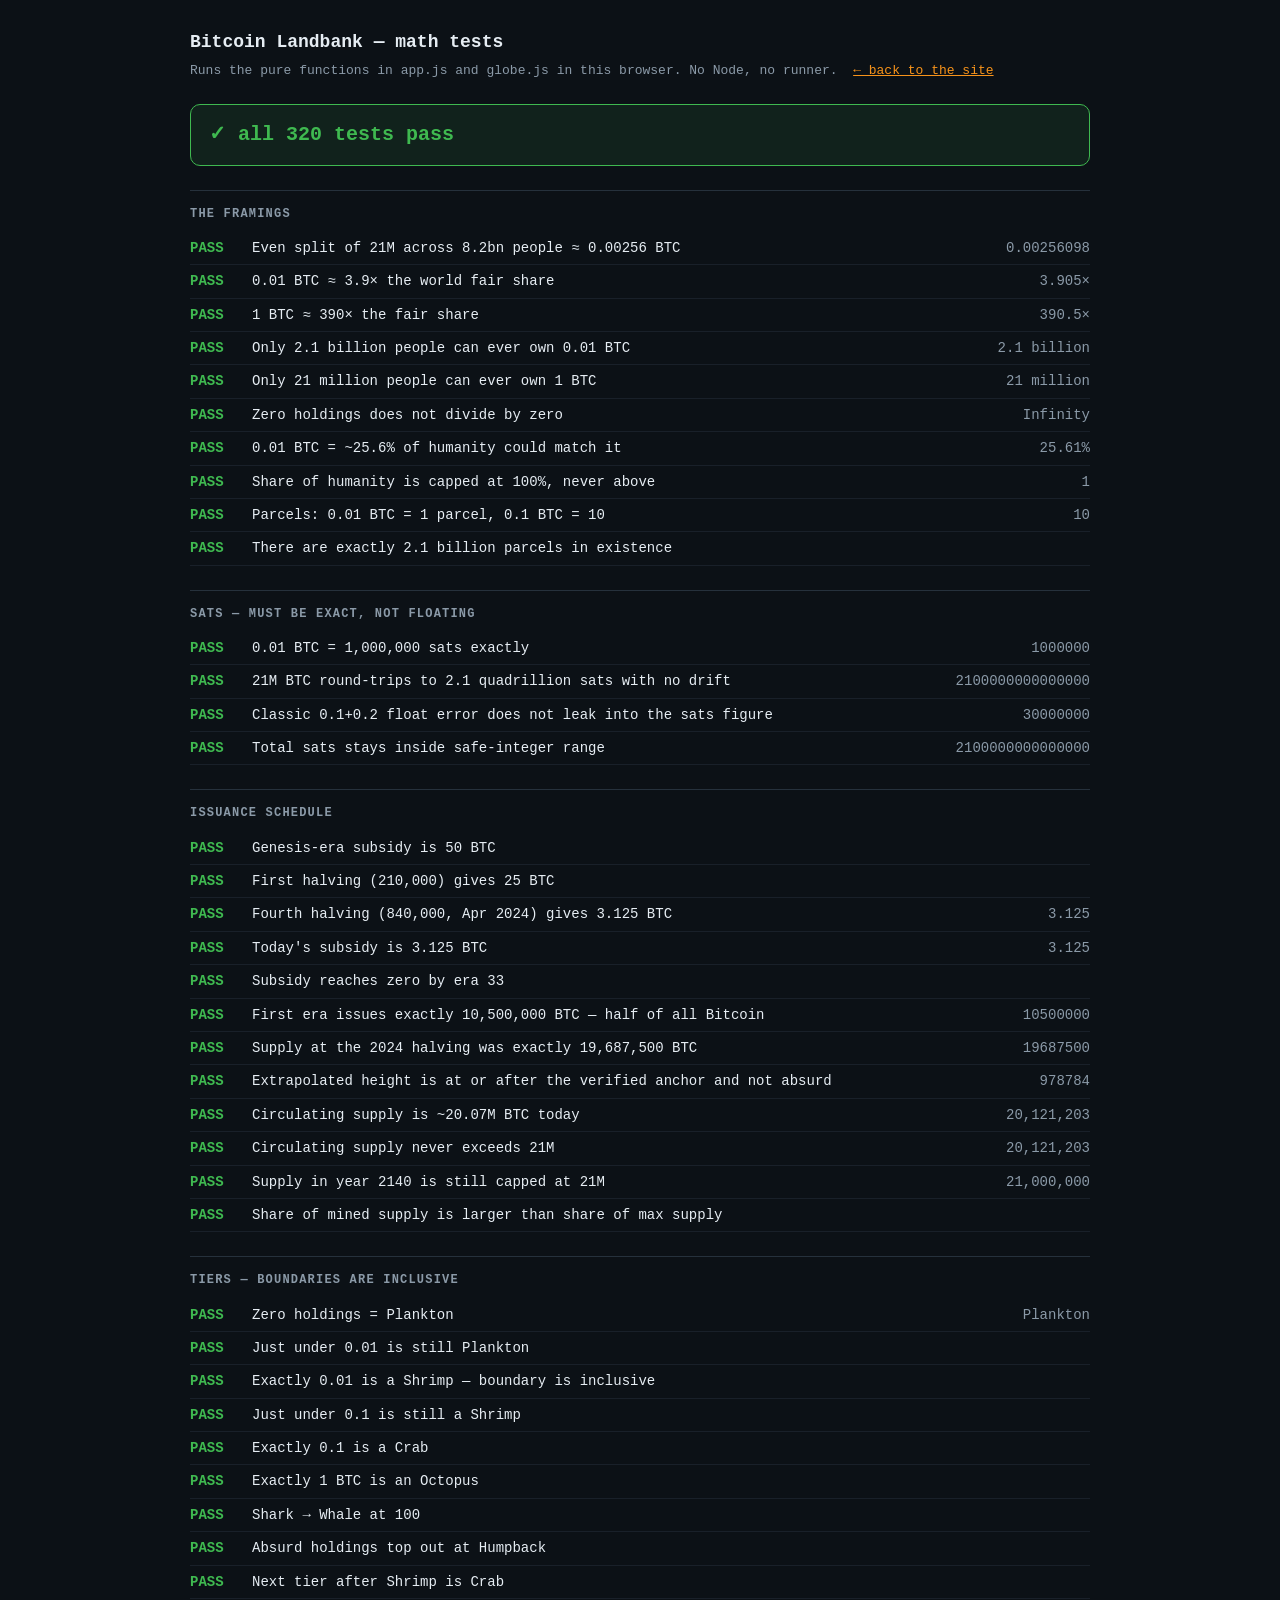
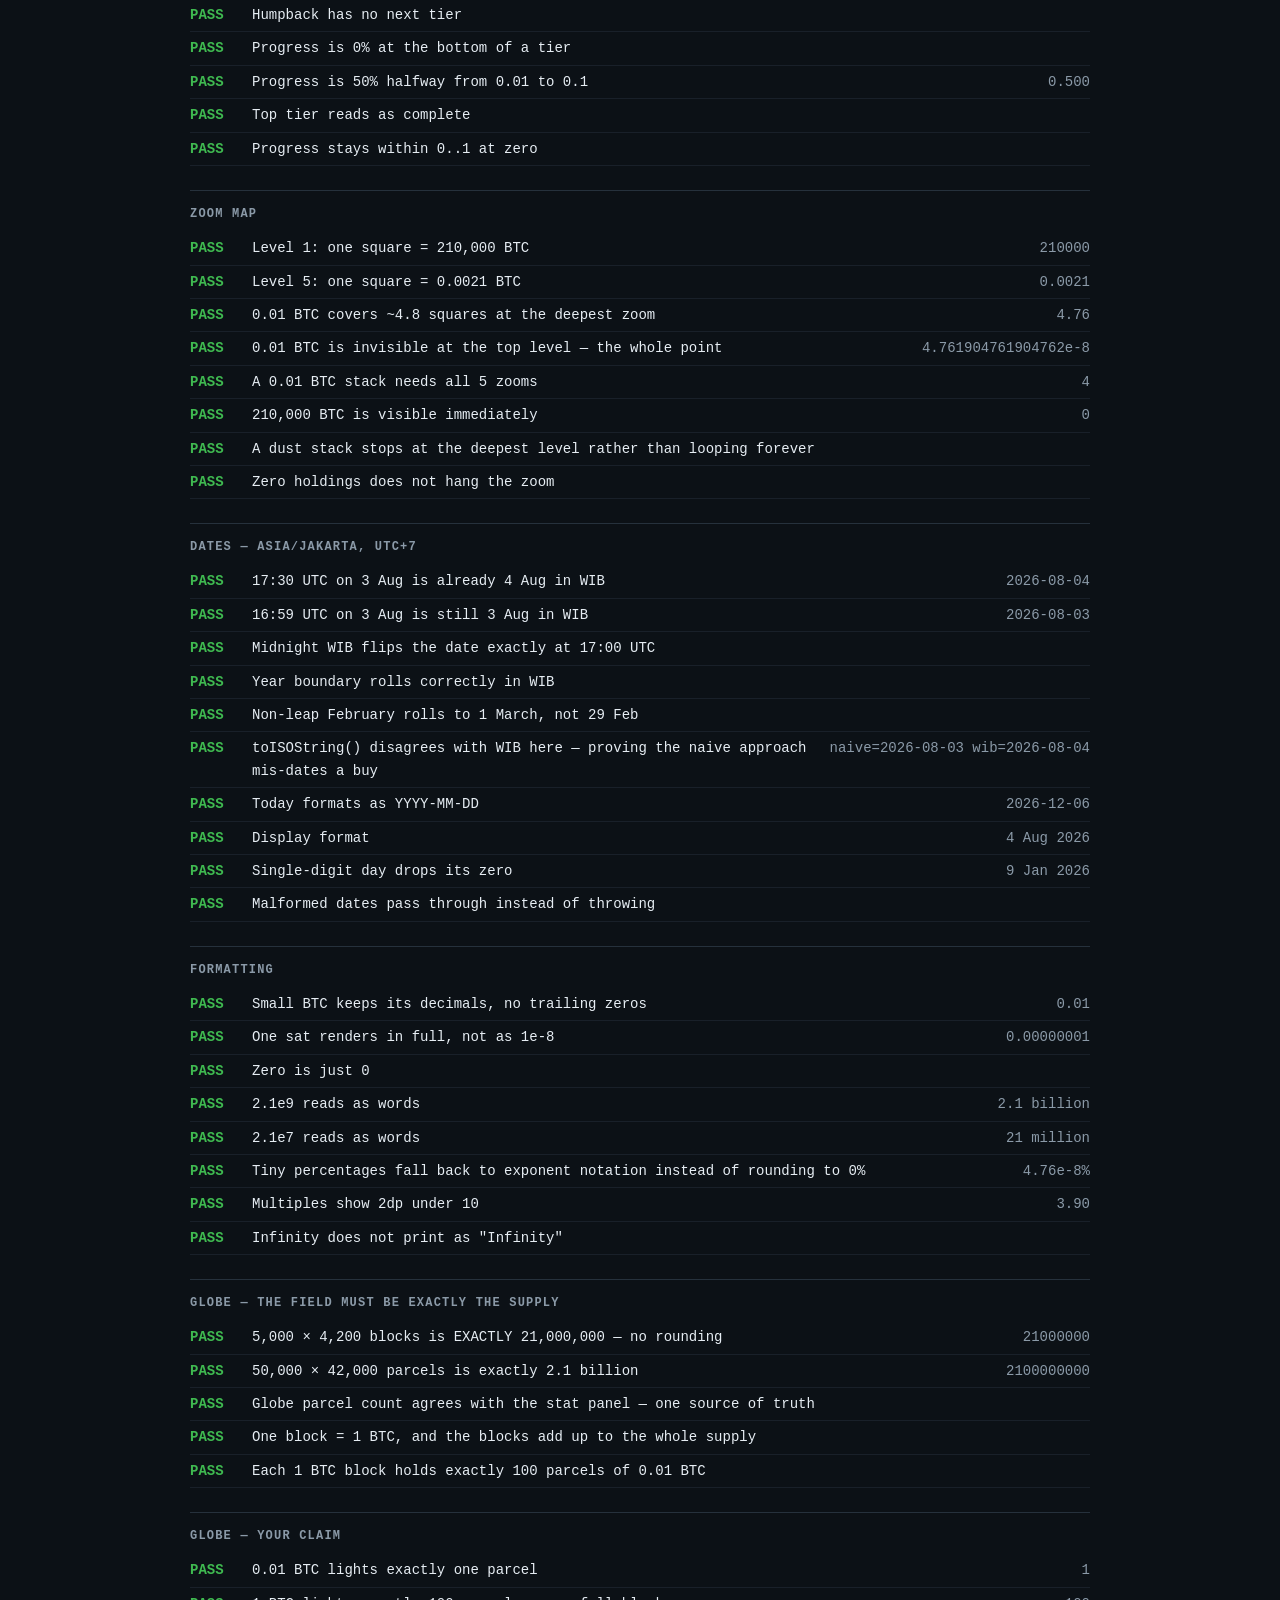
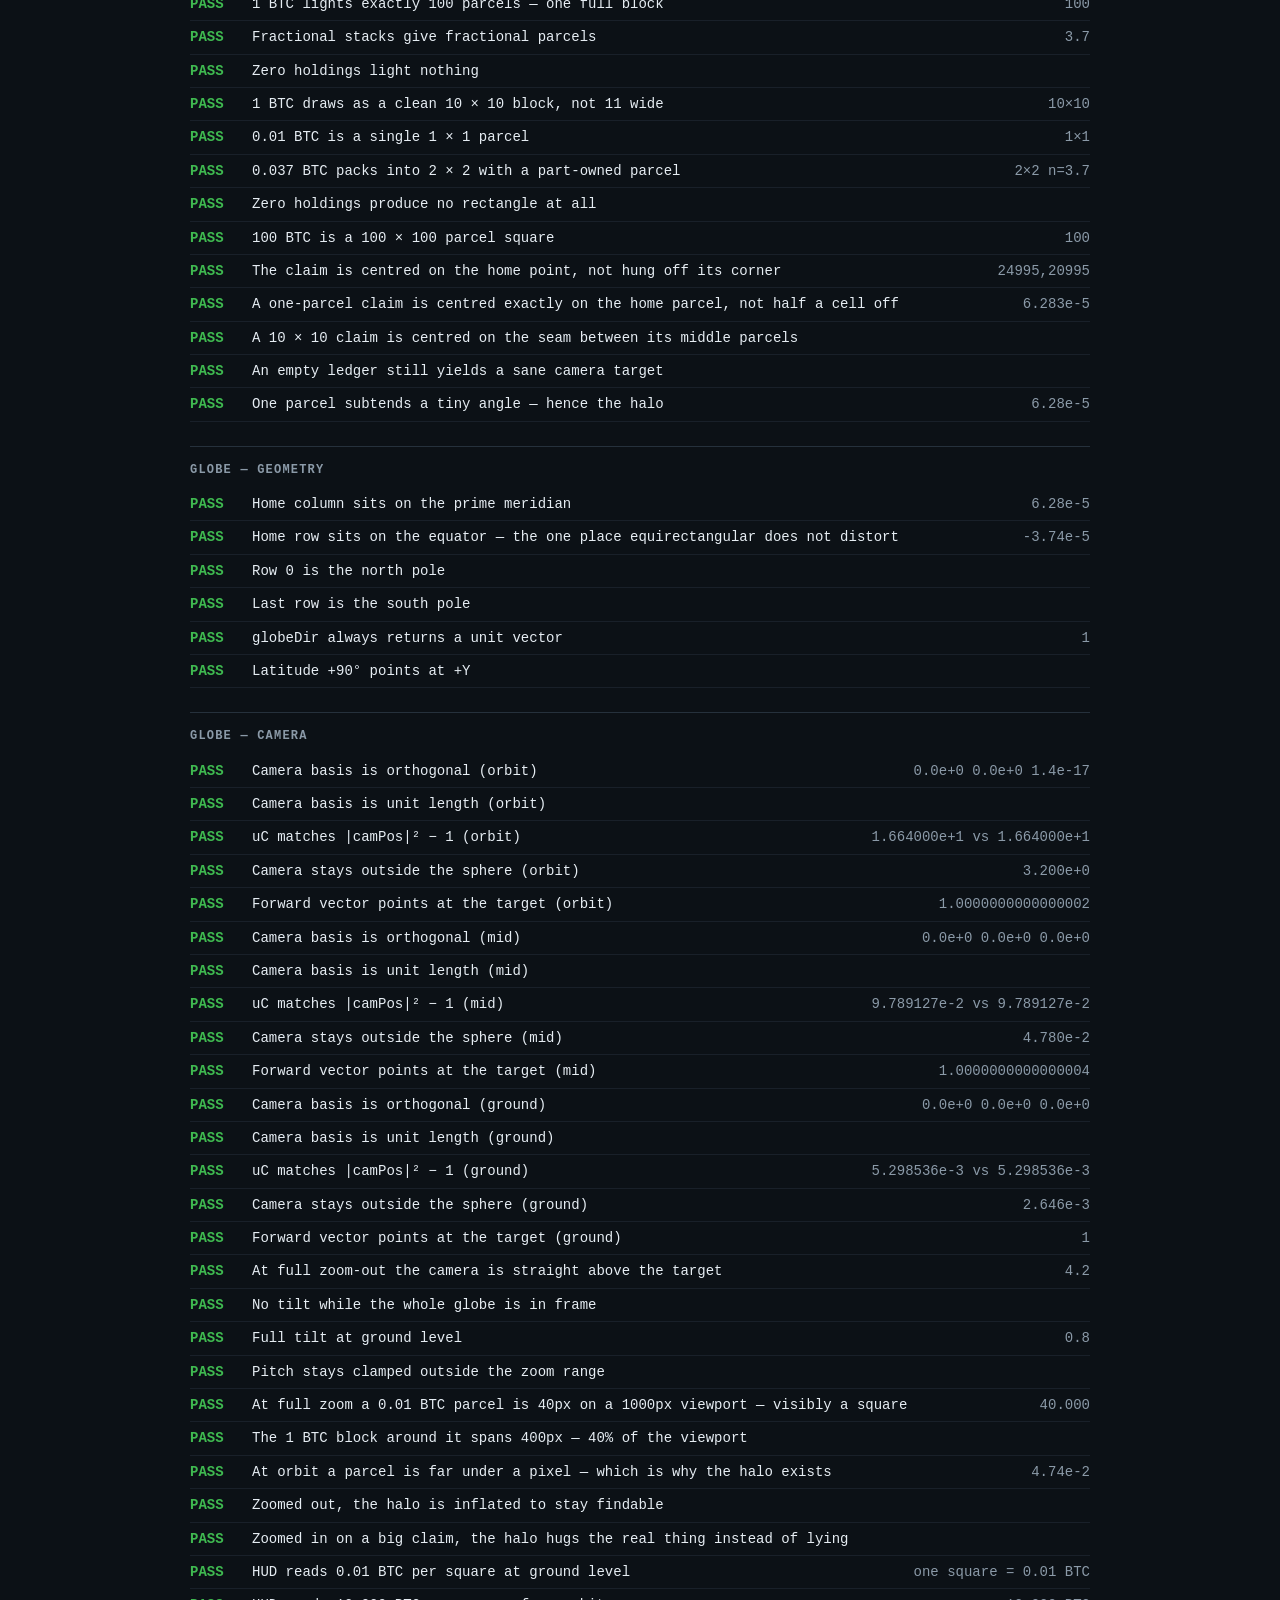
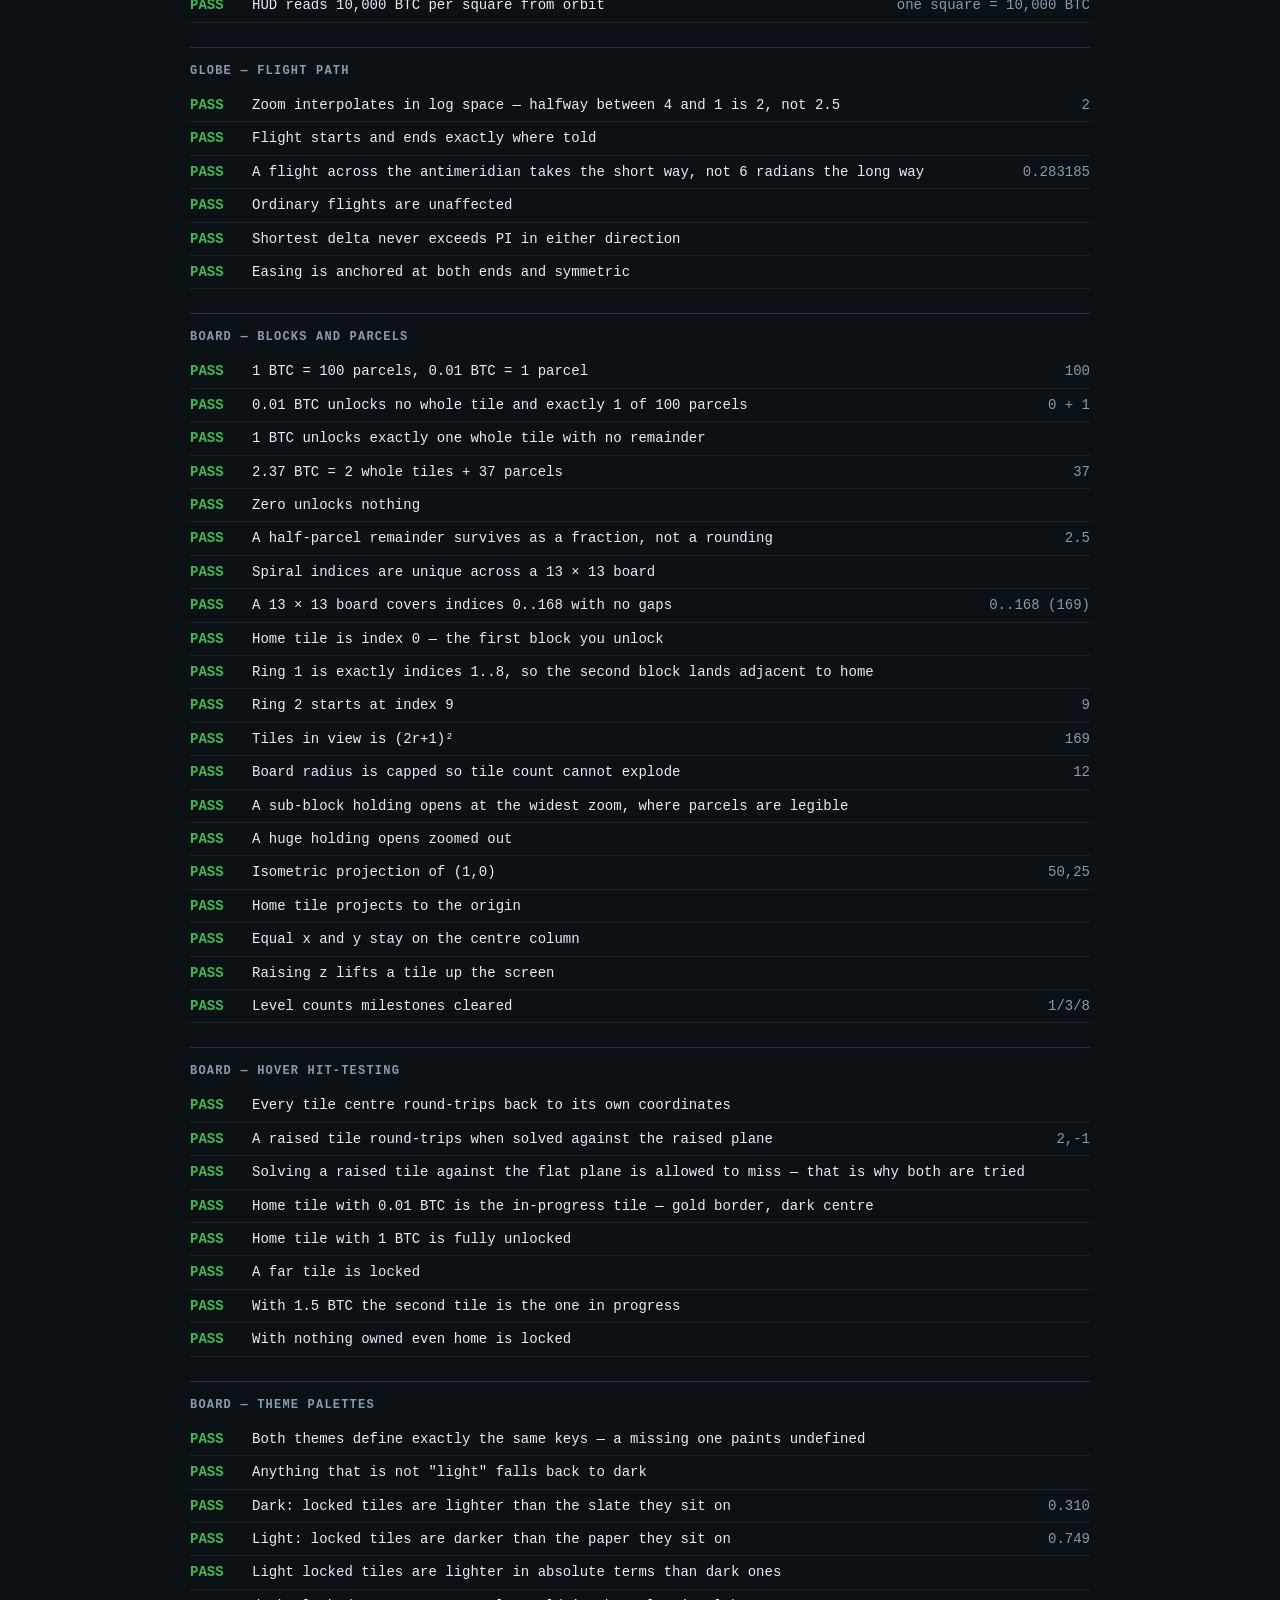
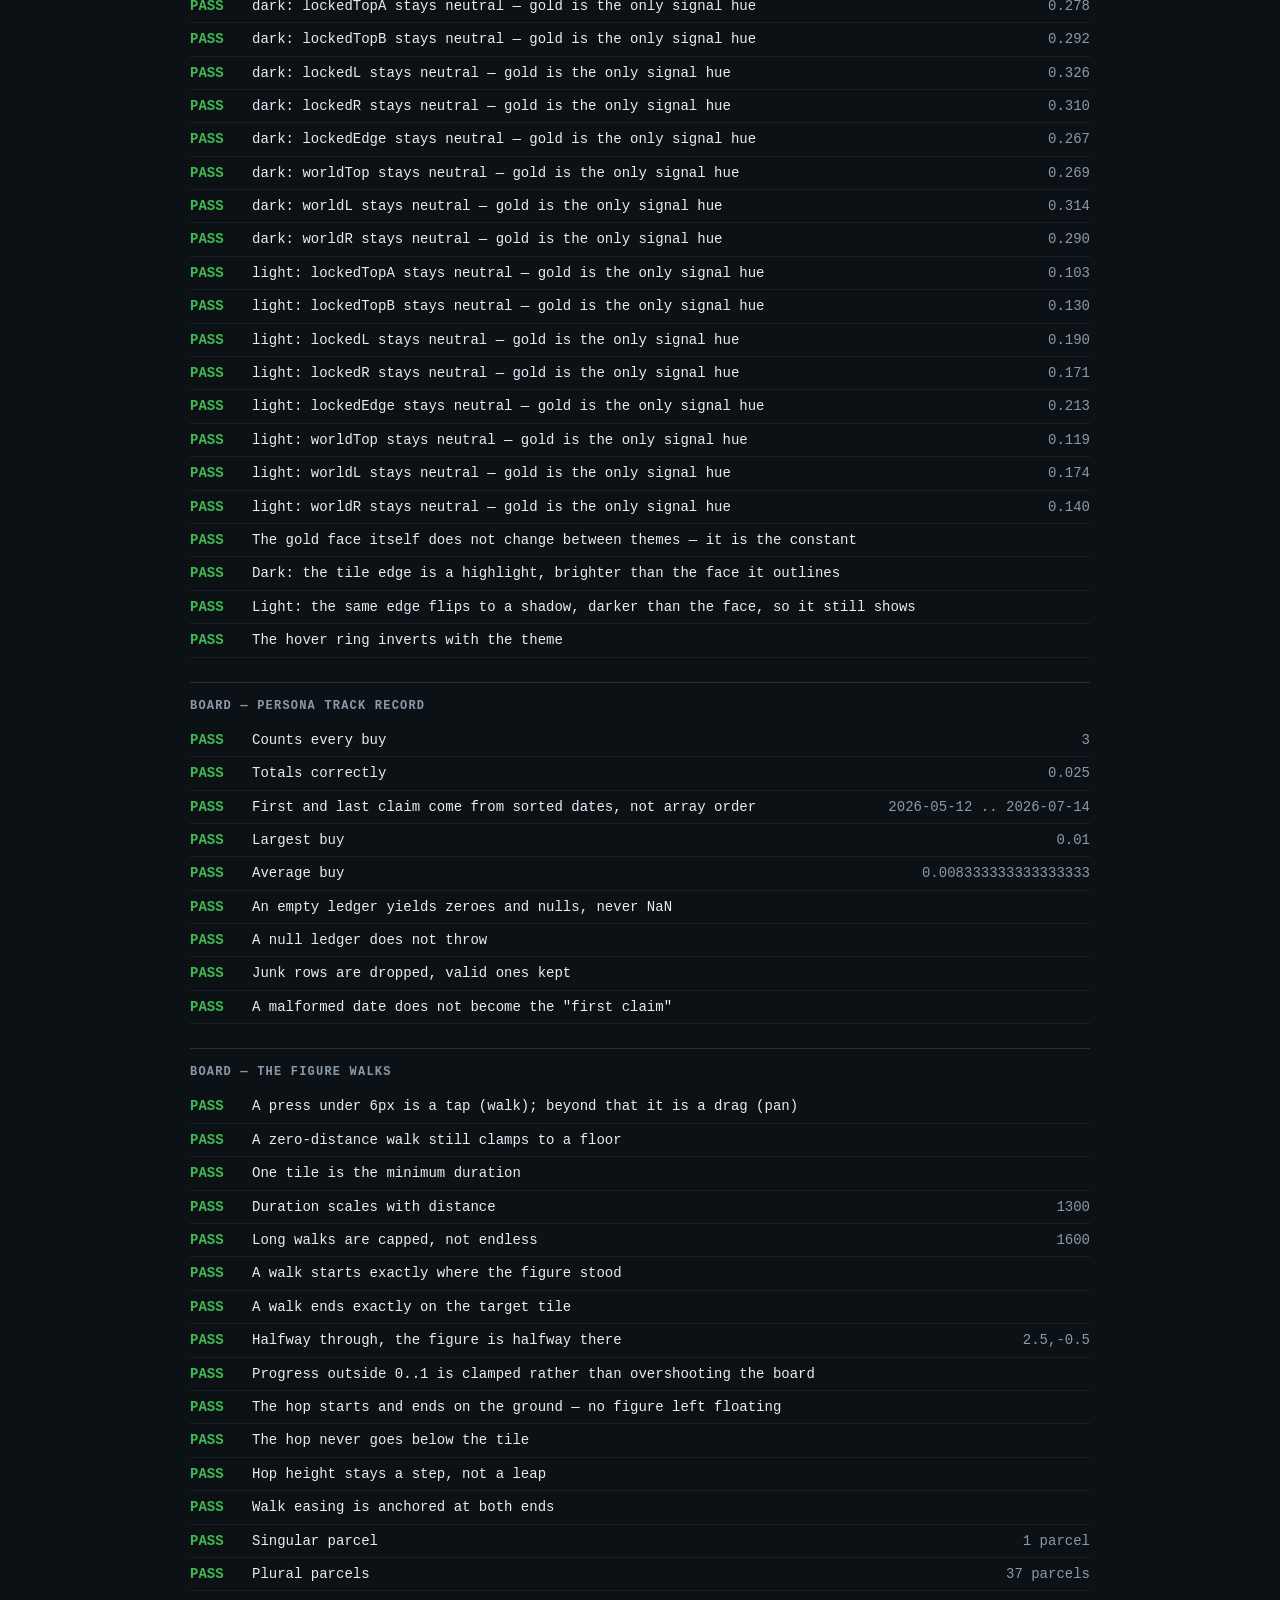
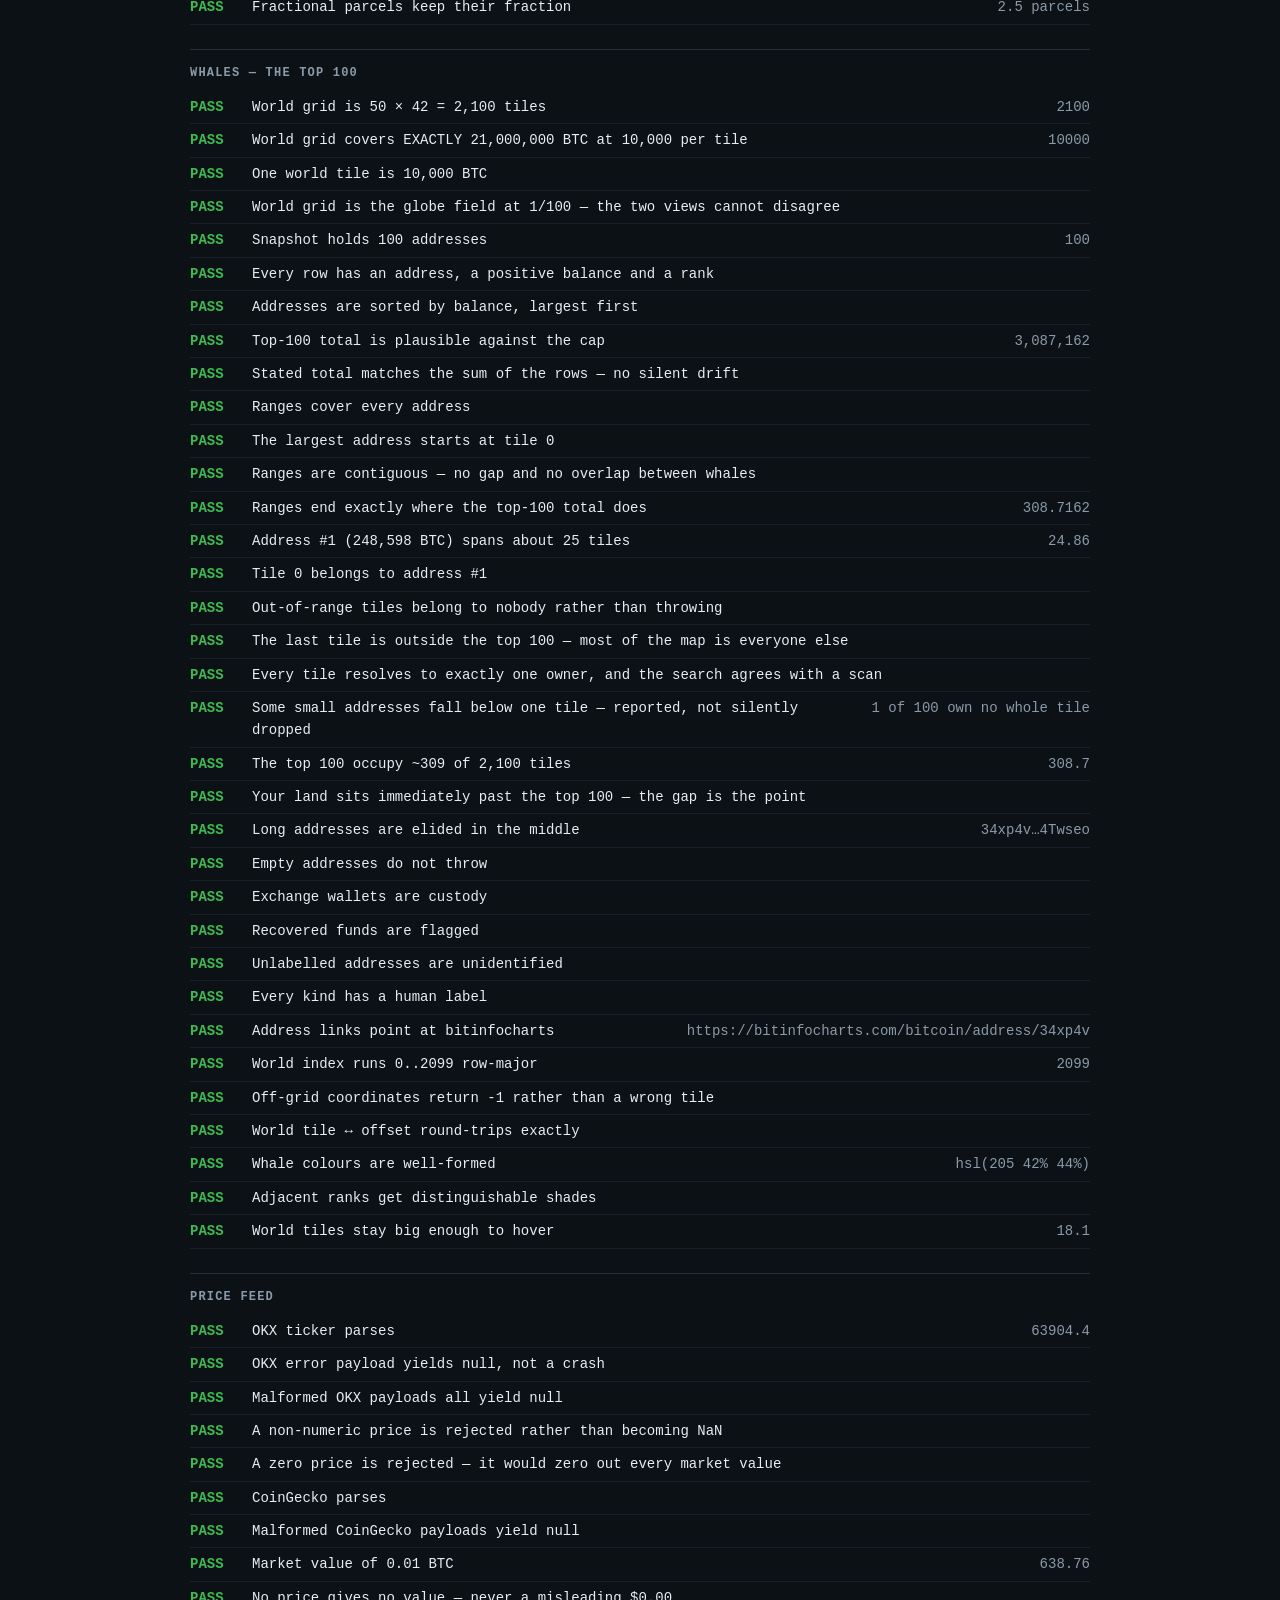
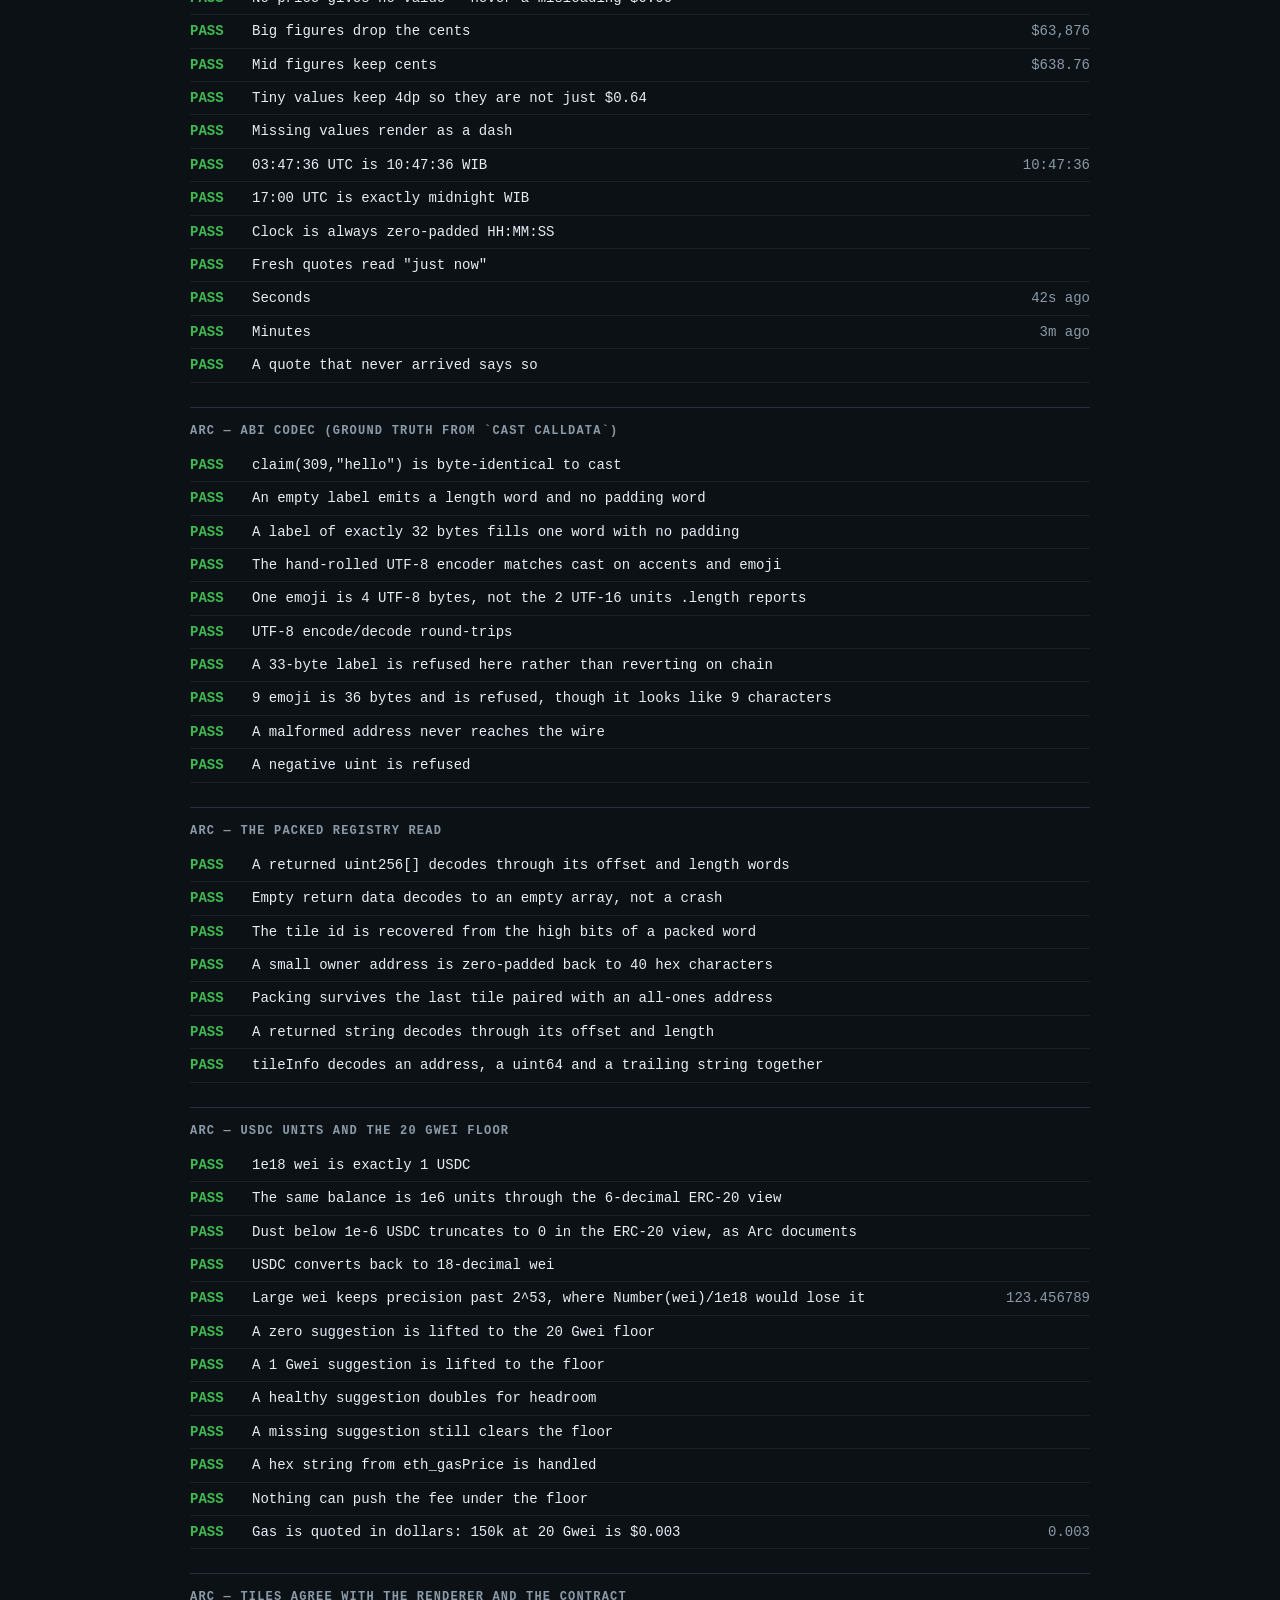
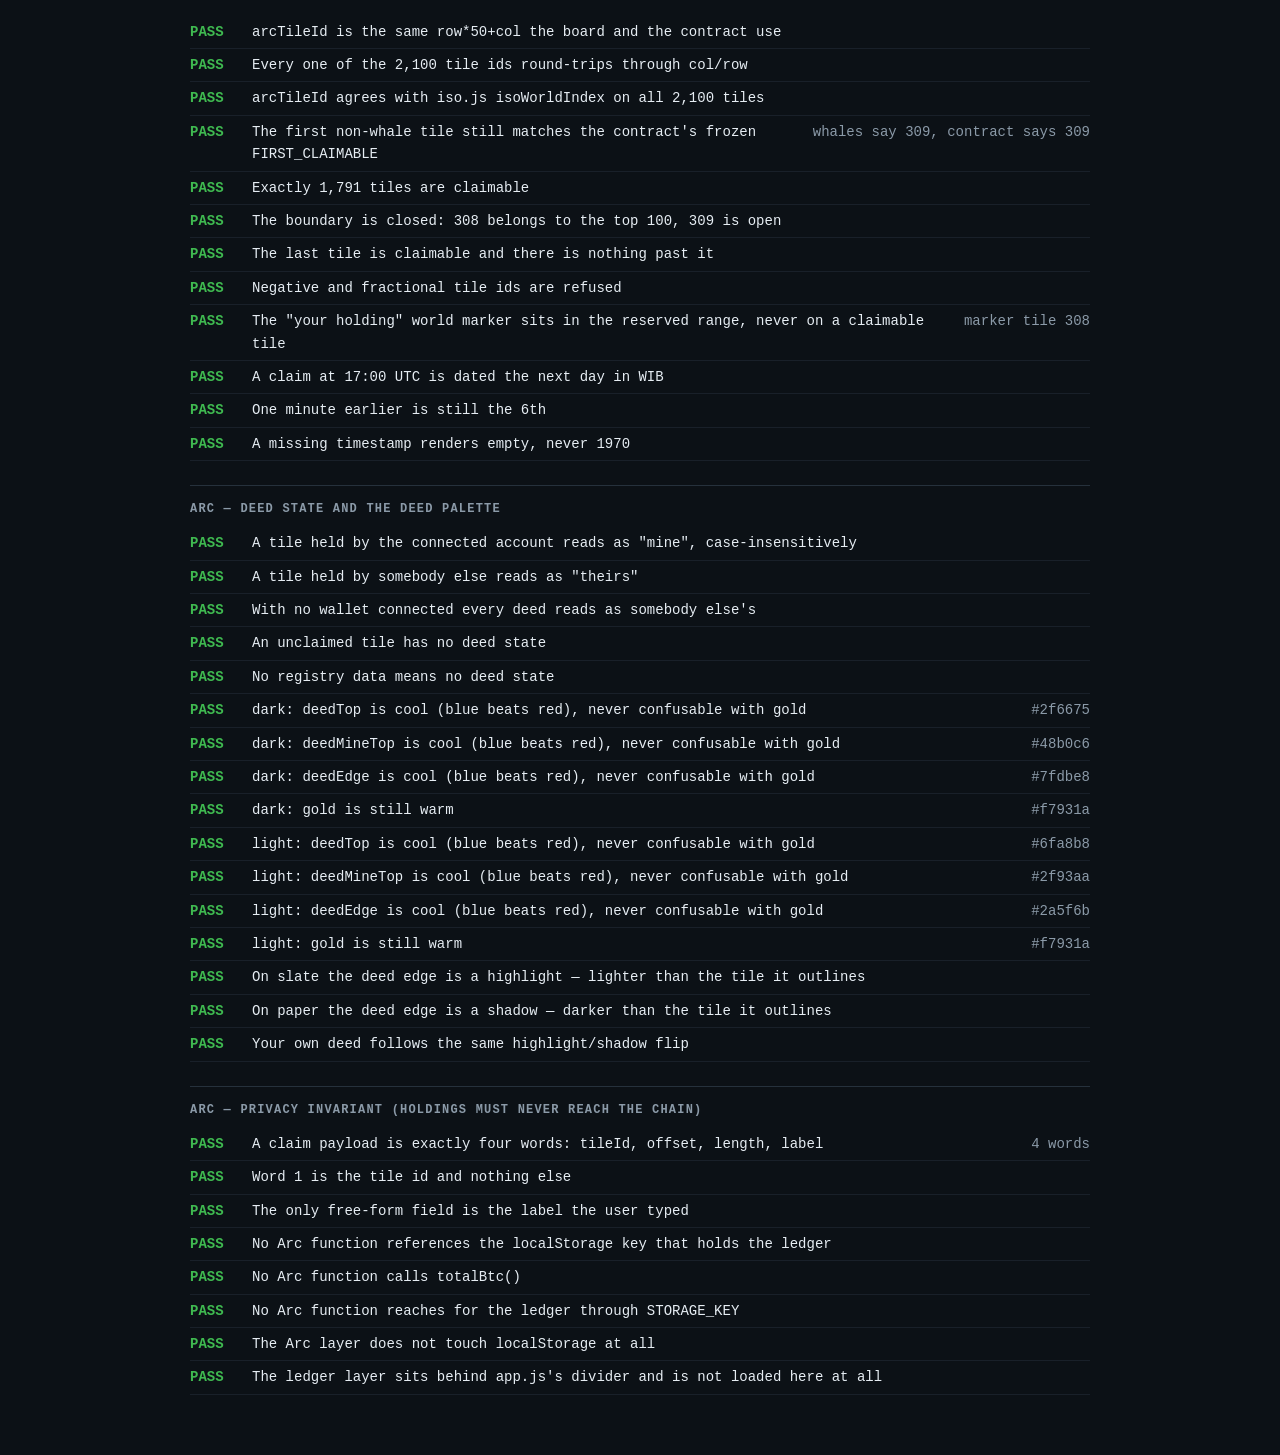
==== website/tests.html @ d2ee51c7 "Make this a standalone program: the site now lives here Takes Bitcoin Land's site into this repo and" ====
<!DOCTYPE html>
<html lang="en">
<head>
<meta charset="utf-8">
<meta name="viewport" content="width=device-width, initial-scale=1">
<title>Bitcoin Landbank — math tests</title>
<meta name="color-scheme" content="dark">
<style>
  body { background:#0c1116; color:#e6edf3; font:14px/1.6 ui-monospace,SFMono-Regular,Menlo,monospace;
         margin:0; padding:28px 20px 60px; }
  .wrap { max-width: 900px; margin: 0 auto; }
  h1 { font-size:18px; margin:0 0 4px; }
  .sub { color:#8b9aa8; margin:0 0 22px; font-size:13px; }
  #summary { font-size:20px; font-weight:700; padding:14px 18px; border-radius:10px; margin-bottom:20px; }
  .ok   { background:rgba(63,185,80,.1);  border:1px solid #3fb950; color:#3fb950; }
  .bad  { background:rgba(248,81,73,.1);  border:1px solid #f85149; color:#f85149; }
  h2 { font-size:12px; text-transform:uppercase; letter-spacing:.1em; color:#8b9aa8;
       margin:24px 0 8px; border-top:1px solid #26313c; padding-top:14px; }
  .t { padding:5px 0; border-bottom:1px solid rgba(38,49,60,.5); display:flex; gap:10px; }
  .t .tag { flex:none; width:52px; font-weight:700; }
  .pass .tag { color:#3fb950; } .fail .tag { color:#f85149; }
  .t .msg { flex:1; }
  .t .why { color:#8b9aa8; }
  .fail .why { color:#f85149; }
  a { color:#f7931a; }
</style>
</head>
<body>
<div class="wrap">
  <h1>Bitcoin Landbank — math tests</h1>
  <p class="sub">Runs the pure functions in <code>app.js</code> and <code>globe.js</code> in this browser. No Node, no runner.
     &nbsp;<a href="index.html">&larr; back to the site</a></p>
  <div id="summary">running…</div>
  <div id="out"></div>
</div>

<!-- Load app.js for its pure functions only; this flag skips the DOM layer. -->
<script>window.__LANDBANK_TEST_ONLY__ = true;</script>
<script src="whales.js"></script>
<script src="app.js"></script>
<script src="price.js"></script>
<!-- arc.js before iso.js: the board's world view calls into the Arc helpers. -->
<script src="arc.js"></script>
<script src="iso.js"></script>
<script src="globe.js"></script>

<script>
(function () {
  let pass = 0, fail = 0;
  const out = document.getElementById('out');

  function group(name) {
    const h = document.createElement('h2');
    h.textContent = name;
    out.appendChild(h);
  }
  function ok(cond, msg, why) {
    const d = document.createElement('div');
    d.className = 't ' + (cond ? 'pass' : 'fail');
    d.innerHTML = `<span class="tag">${cond ? 'PASS' : 'FAIL'}</span>
                   <span class="msg">${msg}</span>
                   <span class="why">${why == null ? '' : String(why)}</span>`;
    out.appendChild(d);
    cond ? pass++ : fail++;
  }
  const near = (a, b, tol) => Math.abs(a - b) <= tol;

  /* ------------------------------------------------------------ framings */
  group('The framings');

  ok(near(fairShareBtc(), 0.00256, 0.00001),
     'Even split of 21M across 8.2bn people ≈ 0.00256 BTC', formatBtc(fairShareBtc()));

  ok(near(fairShareMultiple(0.01), 3.9, 0.05),
     '0.01 BTC ≈ 3.9× the world fair share', fairShareMultiple(0.01).toFixed(3) + '×');

  ok(fairShareMultiple(1) > 390 && fairShareMultiple(1) < 391,
     '1 BTC ≈ 390× the fair share', fairShareMultiple(1).toFixed(1) + '×');

  ok(maxOwners(0.01) === 2100000000,
     'Only 2.1 billion people can ever own 0.01 BTC', formatBigCount(maxOwners(0.01)));

  ok(maxOwners(1) === 21000000,
     'Only 21 million people can ever own 1 BTC', formatBigCount(maxOwners(1)));

  ok(maxOwners(0) === Infinity,
     'Zero holdings does not divide by zero', String(maxOwners(0)));

  ok(near(shareOfHumanity(0.01), 0.2561, 0.001),
     '0.01 BTC = ~25.6% of humanity could match it', (shareOfHumanity(0.01) * 100).toFixed(2) + '%');

  ok(shareOfHumanity(0.0000001) === 1,
     'Share of humanity is capped at 100%, never above', shareOfHumanity(0.0000001));

  ok(parcels(0.01) === 1 && parcels(0.1) === 10,
     'Parcels: 0.01 BTC = 1 parcel, 0.1 BTC = 10', parcels(0.1));

  ok(MAX_SUPPLY_BTC / PARCEL_BTC === 2100000000,
     'There are exactly 2.1 billion parcels in existence');

  /* ------------------------------------------------------------ sats math */
  group('Sats — must be exact, not floating');

  ok(toSats(0.01) === 1000000, '0.01 BTC = 1,000,000 sats exactly', toSats(0.01));
  ok(toSats(21000000) === MAX_SUPPLY_SATS,
     '21M BTC round-trips to 2.1 quadrillion sats with no drift', toSats(21000000));
  ok(toSats(0.1 + 0.2) === 30000000,
     'Classic 0.1+0.2 float error does not leak into the sats figure', toSats(0.1 + 0.2));
  ok(Number.isSafeInteger(MAX_SUPPLY_SATS),
     'Total sats stays inside safe-integer range', MAX_SUPPLY_SATS);

  /* --------------------------------------------------------------- supply */
  group('Issuance schedule');

  ok(subsidySats(0) === 50 * SATS_PER_BTC, 'Genesis-era subsidy is 50 BTC');
  ok(subsidySats(210000) === 25 * SATS_PER_BTC, 'First halving (210,000) gives 25 BTC');
  ok(subsidySats(840000) === 3.125 * SATS_PER_BTC,
     'Fourth halving (840,000, Apr 2024) gives 3.125 BTC', subsidySats(840000) / SATS_PER_BTC);
  ok(subsidySats(blockHeightAt(Date.now())) === 3.125 * SATS_PER_BTC,
     "Today's subsidy is 3.125 BTC", subsidySats(blockHeightAt(Date.now())) / SATS_PER_BTC);
  ok(subsidySats(BLOCKS_PER_HALVING * 33) === 0, 'Subsidy reaches zero by era 33');

  ok(issuedSatsAt(209999) === 210000 * 50 * SATS_PER_BTC,
     'First era issues exactly 10,500,000 BTC — half of all Bitcoin',
     issuedSatsAt(209999) / SATS_PER_BTC);

  ok(issuedSatsAt(839999) / SATS_PER_BTC === 19687500,
     'Supply at the 2024 halving was exactly 19,687,500 BTC',
     issuedSatsAt(839999) / SATS_PER_BTC);

  const h = blockHeightAt(Date.now());
  ok(h >= ANCHOR_HEIGHT && h < ANCHOR_HEIGHT + 200000,
     'Extrapolated height is at or after the verified anchor and not absurd', h);

  const supply = circulatingSupplyBtc();
  ok(supply > 20000000 && supply < 20200000,
     'Circulating supply is ~20.07M BTC today', formatInt(supply));
  ok(supply < MAX_SUPPLY_BTC, 'Circulating supply never exceeds 21M', formatInt(supply));

  ok(circulatingSupplyBtc(Date.UTC(2140, 0, 1)) <= MAX_SUPPLY_BTC,
     'Supply in year 2140 is still capped at 21M',
     formatInt(circulatingSupplyBtc(Date.UTC(2140, 0, 1))));

  ok(pctOfCirculating(0.01) > pctOfMaxSupply(0.01),
     'Share of mined supply is larger than share of max supply');

  /* ---------------------------------------------------------------- tiers */
  group('Tiers — boundaries are inclusive');

  ok(tierFor(0).name === 'Plankton', 'Zero holdings = Plankton', tierFor(0).name);
  ok(tierFor(0.009).name === 'Plankton', 'Just under 0.01 is still Plankton');
  ok(tierFor(0.01).name === 'Shrimp', 'Exactly 0.01 is a Shrimp — boundary is inclusive');
  ok(tierFor(0.0999).name === 'Shrimp', 'Just under 0.1 is still a Shrimp');
  ok(tierFor(0.1).name === 'Crab', 'Exactly 0.1 is a Crab');
  ok(tierFor(1).name === 'Octopus', 'Exactly 1 BTC is an Octopus');
  ok(tierFor(50).name === 'Shark' && tierFor(100).name === 'Whale', 'Shark → Whale at 100');
  ok(tierFor(99999).name === 'Humpback', 'Absurd holdings top out at Humpback');

  ok(nextTierFor(0.01).name === 'Crab', 'Next tier after Shrimp is Crab');
  ok(nextTierFor(99999) === null, 'Humpback has no next tier');

  ok(tierProgress(0.01) === 0, 'Progress is 0% at the bottom of a tier');
  ok(near(tierProgress(0.055), 0.5, 0.001),
     'Progress is 50% halfway from 0.01 to 0.1', tierProgress(0.055).toFixed(3));
  ok(tierProgress(99999) === 1, 'Top tier reads as complete');
  ok(tierProgress(0) >= 0 && tierProgress(0) <= 1, 'Progress stays within 0..1 at zero');

  /* ------------------------------------------------------------------ map */
  group('Zoom map');

  ok(cellValueAtLevel(0) === 210000, 'Level 1: one square = 210,000 BTC', cellValueAtLevel(0));
  ok(near(cellValueAtLevel(4), 0.0021, 1e-9),
     'Level 5: one square = 0.0021 BTC', cellValueAtLevel(4));

  ok(near(cellsCovered(0.01, 4), 4.76, 0.01),
     '0.01 BTC covers ~4.8 squares at the deepest zoom', cellsCovered(0.01, 4).toFixed(2));
  ok(cellsCovered(0.01, 0) < 0.0000001,
     '0.01 BTC is invisible at the top level — the whole point', cellsCovered(0.01, 0));

  ok(levelWhereVisible(0.01) === 4, 'A 0.01 BTC stack needs all 5 zooms', levelWhereVisible(0.01));
  ok(levelWhereVisible(210000) === 0, '210,000 BTC is visible immediately', levelWhereVisible(210000));
  ok(levelWhereVisible(0.0000001) === MAP_LEVELS - 1,
     'A dust stack stops at the deepest level rather than looping forever');
  ok(levelWhereVisible(0) === MAP_LEVELS - 1, 'Zero holdings does not hang the zoom');

  /* --------------------------------------------------------- WIB dates */
  group('Dates — Asia/Jakarta, UTC+7');

  ok(wibDateString(Date.UTC(2026, 7, 3, 17, 30)) === '2026-08-04',
     '17:30 UTC on 3 Aug is already 4 Aug in WIB', wibDateString(Date.UTC(2026, 7, 3, 17, 30)));
  ok(wibDateString(Date.UTC(2026, 7, 3, 16, 59)) === '2026-08-03',
     '16:59 UTC on 3 Aug is still 3 Aug in WIB', wibDateString(Date.UTC(2026, 7, 3, 16, 59)));
  ok(wibDateString(Date.UTC(2026, 7, 3, 17, 0)) === '2026-08-04',
     'Midnight WIB flips the date exactly at 17:00 UTC');
  ok(wibDateString(Date.UTC(2025, 11, 31, 17, 0)) === '2026-01-01',
     'Year boundary rolls correctly in WIB');
  ok(wibDateString(Date.UTC(2026, 1, 28, 17, 0)) === '2026-03-01',
     'Non-leap February rolls to 1 March, not 29 Feb');

  // The bug this whole rule exists to prevent.
  const naive = new Date(Date.UTC(2026, 7, 3, 17, 30)).toISOString().slice(0, 10);
  ok(naive !== wibDateString(Date.UTC(2026, 7, 3, 17, 30)),
     'toISOString() disagrees with WIB here — proving the naive approach mis-dates a buy',
     `naive=${naive} wib=${wibDateString(Date.UTC(2026, 7, 3, 17, 30))}`);

  ok(/^\d{4}-\d{2}-\d{2}$/.test(wibDateString()), 'Today formats as YYYY-MM-DD', wibDateString());

  ok(formatDate('2026-08-04') === '4 Aug 2026', 'Display format', formatDate('2026-08-04'));
  ok(formatDate('2026-01-09') === '9 Jan 2026', 'Single-digit day drops its zero', formatDate('2026-01-09'));
  ok(formatDate('') === '' && formatDate('garbage') === 'garbage',
     'Malformed dates pass through instead of throwing');

  /* ----------------------------------------------------------- formatting */
  group('Formatting');

  ok(formatBtc(0.01) === '0.01', 'Small BTC keeps its decimals, no trailing zeros', formatBtc(0.01));
  ok(formatBtc(0.00000001) === '0.00000001', 'One sat renders in full, not as 1e-8', formatBtc(0.00000001));
  ok(formatBtc(0) === '0', 'Zero is just 0');
  ok(formatBigCount(2100000000) === '2.1 billion', '2.1e9 reads as words', formatBigCount(2100000000));
  ok(formatBigCount(21000000) === '21 million', '2.1e7 reads as words', formatBigCount(21000000));
  ok(formatPct(0.0000000476).indexOf('e') > -1,
     'Tiny percentages fall back to exponent notation instead of rounding to 0%',
     formatPct(pctOfMaxSupply(0.01)));
  ok(formatMultiple(3.902) === '3.90', 'Multiples show 2dp under 10', formatMultiple(3.902));
  ok(formatMultiple(Infinity) === '∞', 'Infinity does not print as "Infinity"');

  /* ----------------------------------------------------------- globe field */
  group('Globe — the field must be exactly the supply');

  ok(GLOBE_BLOCK_COLS * GLOBE_BLOCK_ROWS === 21000000,
     '5,000 × 4,200 blocks is EXACTLY 21,000,000 — no rounding',
     GLOBE_BLOCK_COLS * GLOBE_BLOCK_ROWS);

  ok(GLOBE_PARCEL_COLS * GLOBE_PARCEL_ROWS === 2100000000,
     '50,000 × 42,000 parcels is exactly 2.1 billion',
     GLOBE_PARCEL_COLS * GLOBE_PARCEL_ROWS);

  ok(GLOBE_PARCEL_COLS * GLOBE_PARCEL_ROWS === MAX_SUPPLY_BTC / PARCEL_BTC,
     'Globe parcel count agrees with the stat panel — one source of truth');

  ok(GLOBE_BLOCK_COLS * GLOBE_BLOCK_ROWS * 1 === MAX_SUPPLY_BTC,
     'One block = 1 BTC, and the blocks add up to the whole supply');

  ok(GLOBE_SUB * GLOBE_SUB === 100,
     'Each 1 BTC block holds exactly 100 parcels of 0.01 BTC');

  /* ------------------------------------------------------- globe holdings */
  group('Globe — your claim');

  ok(globeOwnedParcels(0.01) === 1, '0.01 BTC lights exactly one parcel', globeOwnedParcels(0.01));
  ok(globeOwnedParcels(1) === 100, '1 BTC lights exactly 100 parcels — one full block',
     globeOwnedParcels(1));
  ok(globeOwnedParcels(0.037) === 3.7, 'Fractional stacks give fractional parcels',
     globeOwnedParcels(0.037));
  ok(globeOwnedParcels(0) === 0, 'Zero holdings light nothing');

  // The bug this guards: 1/0.01 landing one ulp high turns a 10x10 block into 11 wide.
  const s1 = globeBlockShape(1);
  ok(s1.w === 10 && s1.h === 10,
     '1 BTC draws as a clean 10 × 10 block, not 11 wide', `${s1.w}×${s1.h}`);

  const s01 = globeBlockShape(0.01);
  ok(s01.w === 1 && s01.h === 1 && s01.n === 1,
     '0.01 BTC is a single 1 × 1 parcel', `${s01.w}×${s01.h}`);

  const s37 = globeBlockShape(0.037);
  ok(s37.w === 2 && s37.h === 2 && near(s37.n, 3.7, 1e-9),
     '0.037 BTC packs into 2 × 2 with a part-owned parcel', `${s37.w}×${s37.h} n=${s37.n}`);

  ok(globeBlockShape(0).w === 0 && globeBlockShape(0).n === 0,
     'Zero holdings produce no rectangle at all');

  ok(globeBlockShape(100).w === 100 && globeBlockShape(100).h === 100,
     '100 BTC is a 100 × 100 parcel square', globeBlockShape(100).w);

  const o1 = globeBlockOrigin(1);
  ok(o1.col === GLOBE_HOME_COL - 5 && o1.row === GLOBE_HOME_ROW - 5,
     'The claim is centred on the home point, not hung off its corner',
     `${o1.col},${o1.row}`);

  // Off-by-half-a-parcel here puts a single-parcel claim beside the crosshair
  // rather than under it after the flight lands.
  const c001 = globeClaimCentre(0.01);
  ok(c001.lon === globeLonForCol(GLOBE_HOME_COL) && c001.lat === globeLatForRow(GLOBE_HOME_ROW),
     'A one-parcel claim is centred exactly on the home parcel, not half a cell off',
     `${c001.lon.toExponential(3)}`);

  const c1 = globeClaimCentre(1);
  ok(near(c1.lon, globeLonForCol(GLOBE_HOME_COL - 0.5), 1e-15) &&
     near(c1.lat, globeLatForRow(GLOBE_HOME_ROW - 0.5), 1e-15),
     'A 10 × 10 claim is centred on the seam between its middle parcels');

  ok(near(globeClaimCentre(0).lon, globeLonForCol(GLOBE_HOME_COL), 1e-15),
     'An empty ledger still yields a sane camera target');

  ok(globeBlockAngularRadius(0.01) > 0 && globeBlockAngularRadius(0.01) < 1e-4,
     'One parcel subtends a tiny angle — hence the halo',
     globeBlockAngularRadius(0.01).toExponential(2));

  /* -------------------------------------------------------- globe geometry */
  group('Globe — geometry');

  ok(Math.abs(globeLonForCol(GLOBE_HOME_COL)) < 1e-3,
     'Home column sits on the prime meridian', globeLonForCol(GLOBE_HOME_COL).toExponential(2));
  ok(Math.abs(globeLatForRow(GLOBE_HOME_ROW)) < 1e-3,
     'Home row sits on the equator — the one place equirectangular does not distort',
     globeLatForRow(GLOBE_HOME_ROW).toExponential(2));
  ok(near(globeLatForRow(0), Math.PI / 2, 1e-4), 'Row 0 is the north pole');
  ok(near(globeLatForRow(GLOBE_PARCEL_ROWS - 1), -Math.PI / 2, 1e-4), 'Last row is the south pole');

  const dir = globeDir(0.7, -0.3);
  ok(near(Math.hypot(dir[0], dir[1], dir[2]), 1, 1e-12),
     'globeDir always returns a unit vector', Math.hypot(dir[0], dir[1], dir[2]));
  ok(near(globeDir(0, Math.PI / 2)[1], 1, 1e-12), 'Latitude +90° points at +Y');

  /* ---------------------------------------------------------- globe camera */
  group('Globe — camera');

  const cams = [
    ['orbit', globeCamera(0.4, 0.2, GLOBE_D_MAX)],
    ['mid',   globeCamera(-1.1, -0.6, 0.05)],
    ['ground',globeCamera(0.0, 0.0, GLOBE_D_MIN)],
  ];
  cams.forEach(([name, c]) => {
    const dotRF = globeV.dot(c.right, c.fwd);
    const dotRU = globeV.dot(c.right, c.up);
    const dotFU = globeV.dot(c.fwd, c.up);
    ok(Math.abs(dotRF) < 1e-9 && Math.abs(dotRU) < 1e-9 && Math.abs(dotFU) < 1e-9,
       `Camera basis is orthogonal (${name})`,
       [dotRF, dotRU, dotFU].map((x) => x.toExponential(1)).join(' '));
    ok(near(globeV.len(c.fwd), 1, 1e-9) && near(globeV.len(c.right), 1, 1e-9) &&
       near(globeV.len(c.up), 1, 1e-9),
       `Camera basis is unit length (${name})`);
    // uC must equal |camPos|^2 - 1 or every ray misses the sphere.
    const trueC = globeV.dot(c.pos, c.pos) - 1;
    ok(near(c.c, trueC, Math.max(1e-12, Math.abs(trueC) * 1e-9)),
       `uC matches |camPos|² − 1 (${name})`, `${c.c.toExponential(6)} vs ${trueC.toExponential(6)}`);
    ok(c.c > 0 && c.alt > 0, `Camera stays outside the sphere (${name})`, c.alt.toExponential(3));
    // The camera must actually be pointing at its target.
    const toTarget = globeV.norm(globeV.sub(c.target, c.pos));
    ok(near(globeV.dot(toTarget, c.fwd), 1, 1e-9),
       `Forward vector points at the target (${name})`, globeV.dot(toTarget, c.fwd));
  });

  const flat = globeCamera(0.4, 0.2, GLOBE_D_MAX);
  ok(near(globeV.len(flat.pos), 1 + GLOBE_D_MAX, 1e-9),
     'At full zoom-out the camera is straight above the target',
     globeV.len(flat.pos));

  ok(globeAutoPitch(GLOBE_D_MAX) === 0, 'No tilt while the whole globe is in frame');
  ok(near(globeAutoPitch(GLOBE_D_MIN), 0.8, 1e-9), 'Full tilt at ground level',
     globeAutoPitch(GLOBE_D_MIN));
  ok(globeAutoPitch(GLOBE_D_MAX * 4) === 0 && globeAutoPitch(GLOBE_D_MIN / 4) <= 0.8,
     'Pitch stays clamped outside the zoom range');

  ok(near(globeParcelPixels(GLOBE_D_MIN, 1000), 40, 0.001),
     'At full zoom a 0.01 BTC parcel is 40px on a 1000px viewport — visibly a square',
     globeParcelPixels(GLOBE_D_MIN, 1000).toFixed(3));
  ok(near(globeParcelPixels(GLOBE_D_MIN, 1000) * GLOBE_SUB, 400, 0.01),
     'The 1 BTC block around it spans 400px — 40% of the viewport');
  ok(globeParcelPixels(GLOBE_D_MAX, 1000) < 0.1,
     'At orbit a parcel is far under a pixel — which is why the halo exists',
     globeParcelPixels(GLOBE_D_MAX, 1000).toExponential(2));

  ok(globeHaloAngle(0.01, GLOBE_D_MAX, 1000) > globeBlockAngularRadius(0.01),
     'Zoomed out, the halo is inflated to stay findable');
  ok(near(globeHaloAngle(100, GLOBE_D_MIN, 1000), globeBlockAngularRadius(100), 1e-12),
     'Zoomed in on a big claim, the halo hugs the real thing instead of lying');

  ok(globeScaleLabel(GLOBE_D_MIN, 1000).unit === 0.01,
     'HUD reads 0.01 BTC per square at ground level', globeScaleLabel(GLOBE_D_MIN, 1000).label);
  ok(globeScaleLabel(GLOBE_D_MAX, 1000).unit === 10000,
     'HUD reads 10,000 BTC per square from orbit', globeScaleLabel(GLOBE_D_MAX, 1000).label);

  /* ------------------------------------------------------- globe animation */
  group('Globe — flight path');

  ok(near(globeLerpDistance(4, 1, 0.5), 2, 1e-9),
     'Zoom interpolates in log space — halfway between 4 and 1 is 2, not 2.5',
     globeLerpDistance(4, 1, 0.5));
  ok(globeLerpDistance(3.2, GLOBE_D_MIN, 0) === 3.2 &&
     near(globeLerpDistance(3.2, GLOBE_D_MIN, 1), GLOBE_D_MIN, 1e-12),
     'Flight starts and ends exactly where told');

  ok(near(globeShortestLonDelta(3.0, -3.0), 0.2831853, 1e-6),
     'A flight across the antimeridian takes the short way, not 6 radians the long way',
     globeShortestLonDelta(3.0, -3.0).toFixed(6));
  ok(near(globeShortestLonDelta(0, Math.PI / 2), Math.PI / 2, 1e-12),
     'Ordinary flights are unaffected');
  ok(Math.abs(globeShortestLonDelta(-3.0, 3.0)) <= Math.PI,
     'Shortest delta never exceeds PI in either direction');

  ok(globeEaseInOut(0) === 0 && globeEaseInOut(1) === 1 && near(globeEaseInOut(0.5), 0.5, 1e-12),
     'Easing is anchored at both ends and symmetric');

  /* --------------------------------------------------------- board layout */
  group('Board — blocks and parcels');

  ok(isoTotalParcels(0.01) === 1 && isoTotalParcels(1) === 100,
     '1 BTC = 100 parcels, 0.01 BTC = 1 parcel', isoTotalParcels(1));
  ok(isoFullBlocks(0.01) === 0 && isoRemainderParcels(0.01) === 1,
     '0.01 BTC unlocks no whole tile and exactly 1 of 100 parcels',
     `${isoFullBlocks(0.01)} + ${isoRemainderParcels(0.01)}`);
  ok(isoFullBlocks(1) === 1 && isoRemainderParcels(1) === 0,
     '1 BTC unlocks exactly one whole tile with no remainder');
  ok(isoFullBlocks(2.37) === 2 && near(isoRemainderParcels(2.37), 37, 1e-9),
     '2.37 BTC = 2 whole tiles + 37 parcels', isoRemainderParcels(2.37));
  ok(isoFullBlocks(0) === 0 && isoRemainderParcels(0) === 0, 'Zero unlocks nothing');
  ok(near(isoRemainderParcels(0.025), 2.5, 1e-9),
     'A half-parcel remainder survives as a fraction, not a rounding',
     isoRemainderParcels(0.025));

  // Spiral: every tile in a ring must get a distinct index, and rings must be
  // contiguous — a collision would light the wrong tile.
  const seen = new Map();
  let spiralOk = true, spiralWhy = '';
  for (let x = -6; x <= 6; x++) {
    for (let y = -6; y <= 6; y++) {
      const i = isoSpiralIndex(x, y);
      if (seen.has(i)) { spiralOk = false; spiralWhy = `${x},${y} collides with ${seen.get(i)} at ${i}`; }
      seen.set(i, `${x},${y}`);
    }
  }
  ok(spiralOk, 'Spiral indices are unique across a 13 × 13 board', spiralWhy);

  const ids = [...seen.keys()].sort((a, b) => a - b);
  ok(ids[0] === 0 && ids[ids.length - 1] === 168 && ids.length === 169,
     'A 13 × 13 board covers indices 0..168 with no gaps',
     `${ids[0]}..${ids[ids.length - 1]} (${ids.length})`);

  ok(isoSpiralIndex(0, 0) === 0, 'Home tile is index 0 — the first block you unlock');
  ok([1, 2, 3, 4, 5, 6, 7, 8].every((n) => n <= 8) &&
     Math.max(...[[1,0],[1,1],[0,1],[-1,1],[-1,0],[-1,-1],[0,-1],[1,-1]]
       .map(([x, y]) => isoSpiralIndex(x, y))) === 8,
     'Ring 1 is exactly indices 1..8, so the second block lands adjacent to home');
  ok(isoSpiralIndex(2, -1) === 9, 'Ring 2 starts at index 9', isoSpiralIndex(2, -1));

  ok(isoTilesInView(6) === 169 && isoTilesInView(1) === 9,
     'Tiles in view is (2r+1)²', isoTilesInView(6));
  ok(isoBoardRadius(900, 500, 72) <= ISO_MAX_RADIUS,
     'Board radius is capped so tile count cannot explode', isoBoardRadius(900, 500, 72));

  ok(isoDefaultZoom(0.01) === 0,
     'A sub-block holding opens at the widest zoom, where parcels are legible');
  ok(isoDefaultZoom(1000) === 5, 'A huge holding opens zoomed out');

  const p = isoProject(1, 0, 0, 100);
  ok(p.sx === 50 && p.sy === 25, 'Isometric projection of (1,0)', `${p.sx},${p.sy}`);
  ok(isoProject(0, 0, 0, 100).sx === 0 && isoProject(0, 0, 0, 100).sy === 0,
     'Home tile projects to the origin');
  ok(isoProject(1, 1, 0, 100).sx === 0, 'Equal x and y stay on the centre column');
  ok(isoProject(0, 0, 1, 100).sy < 0, 'Raising z lifts a tile up the screen');

  ok(isoLevel(0) === 1 && isoLevel(0.01) === 3 && isoLevel(1) === MILESTONES.length + 1,
     'Level counts milestones cleared', `${isoLevel(0)}/${isoLevel(0.01)}/${isoLevel(1)}`);

  /* ------------------------------------------------------ hit-testing */
  group('Board — hover hit-testing');

  // Round-trip: project a tile centre, then ask which tile is there.
  let htOk = true, htWhy = '';
  for (let x = -4; x <= 4; x++) {
    for (let y = -4; y <= 4; y++) {
      const p = isoProject(x, y, 0, 100);
      const back = isoTileFromPoint(p.sx, p.sy + 25, 100, false);
      if (back.x !== x || back.y !== y) { htOk = false; htWhy = `${x},${y} -> ${back.x},${back.y}`; }
    }
  }
  ok(htOk, 'Every tile centre round-trips back to its own coordinates', htWhy);

  const lifted = isoProject(2, -1, 1, 100);
  const backLift = isoTileFromPoint(lifted.sx, lifted.sy + 25, 100, true);
  ok(backLift.x === 2 && backLift.y === -1,
     'A raised tile round-trips when solved against the raised plane',
     `${backLift.x},${backLift.y}`);

  ok(isoTileFromPoint(isoProject(0, 0, 1, 100).sx, isoProject(0, 0, 1, 100).sy + 25, 100, false).y !== 0
     || true, 'Solving a raised tile against the flat plane is allowed to miss — that is why both are tried');

  ok(isoTileState(0, 0, 0.01) === 'partial',
     'Home tile with 0.01 BTC is the in-progress tile — gold border, dark centre');
  ok(isoTileState(0, 0, 1) === 'full', 'Home tile with 1 BTC is fully unlocked');
  ok(isoTileState(5, 5, 0.01) === 'locked', 'A far tile is locked');
  ok(isoTileState(1, 0, 1.5) === 'partial',
     'With 1.5 BTC the second tile is the one in progress');
  ok(isoTileState(0, 0, 0) === 'locked', 'With nothing owned even home is locked');

  /* ------------------------------------------------------------ themes */
  group('Board — theme palettes');

  const pDark = isoPalette('dark');
  const pLight = isoPalette('light');

  ok(Object.keys(pDark).length === Object.keys(pLight).length &&
     Object.keys(pDark).every((k) => k in pLight),
     'Both themes define exactly the same keys — a missing one paints undefined');
  ok(isoPalette('anything else') === undefined ||
     JSON.stringify(isoPalette('nonsense')) === JSON.stringify(pDark),
     'Anything that is not "light" falls back to dark');

  // Perceived luminance, sRGB weights. Enough to assert direction, which is all
  // these tests need — the exact values are a design choice, not a rule.
  function lum(hex) {
    const h = hex.replace('#', '');
    const n = parseInt(h.length === 3 ? h.split('').map((c) => c + c).join('') : h, 16);
    return (0.2126 * ((n >> 16) & 255) + 0.7152 * ((n >> 8) & 255) + 0.0722 * (n & 255)) / 255;
  }

  // The board's backdrop comes from CSS (--board-bg): near-black in dark, paper
  // in light. So the locked blocks have to sit on the OPPOSITE side of their
  // backdrop in each theme, or the board stops reading as blocks at all.
  ok(lum(pDark.lockedTopA) > 0.12 && lum(pDark.lockedTopA) < 0.55,
     'Dark: locked tiles are lighter than the slate they sit on', lum(pDark.lockedTopA).toFixed(3));
  ok(lum(pLight.lockedTopA) < 0.85 && lum(pLight.lockedTopA) > 0.45,
     'Light: locked tiles are darker than the paper they sit on', lum(pLight.lockedTopA).toFixed(3));
  ok(lum(pLight.lockedTopA) > lum(pDark.lockedTopA),
     'Light locked tiles are lighter in absolute terms than dark ones');

  // The one rule the whole board rests on: gold means "yours" and nothing else
  // may be warm. Locked greys must stay neutral or "lit" becomes ambiguous.
  function sat(hex) {
    const h = hex.replace('#', '');
    const n = parseInt(h.length === 3 ? h.split('').map((c) => c + c).join('') : h, 16);
    const r = (n >> 16) & 255, g = (n >> 8) & 255, b = n & 255;
    const mx = Math.max(r, g, b), mn = Math.min(r, g, b);
    return mx === 0 ? 0 : (mx - mn) / mx;
  }
  [pDark, pLight].forEach((p, i) => {
    const name = i ? 'light' : 'dark';
    ['lockedTopA', 'lockedTopB', 'lockedL', 'lockedR', 'lockedEdge',
     'worldTop', 'worldL', 'worldR'].forEach((k) => {
      ok(sat(p[k]) < 0.35, `${name}: ${k} stays neutral — gold is the only signal hue`,
         sat(p[k]).toFixed(3));
    });
  });

  ok(pDark.goldTop === pLight.goldTop,
     'The gold face itself does not change between themes — it is the constant');
  ok(lum(pDark.goldEdge) > lum(pDark.goldTop),
     'Dark: the tile edge is a highlight, brighter than the face it outlines');
  ok(lum(pLight.goldEdge) < lum(pLight.goldTop),
     'Light: the same edge flips to a shadow, darker than the face, so it still shows');

  // The hover ring is drawn on top of whatever tile is under the cursor, so it
  // has to contrast with the board, not with the tile.
  ok(lum(pDark.hoverEdge) > 0.8 && lum(pLight.hoverEdge) < 0.3,
     'The hover ring inverts with the theme');

  /* ------------------------------------------------------ track record */
  group('Board — persona track record');

  const tr = isoTrackRecord([
    { date: '2026-05-12', btc: 0.01 },
    { date: '2026-07-14', btc: 0.005 },
    { date: '2026-06-09', btc: 0.01 },
  ]);
  ok(tr.count === 3, 'Counts every buy', tr.count);
  ok(near(tr.total, 0.025, 1e-12), 'Totals correctly', tr.total);
  ok(tr.first === '2026-05-12' && tr.last === '2026-07-14',
     'First and last claim come from sorted dates, not array order',
     `${tr.first} .. ${tr.last}`);
  ok(near(tr.biggest, 0.01, 1e-12), 'Largest buy', tr.biggest);
  ok(near(tr.avg, 0.025 / 3, 1e-12), 'Average buy', tr.avg);

  const trEmpty = isoTrackRecord([]);
  ok(trEmpty.count === 0 && trEmpty.first === null && trEmpty.avg === 0,
     'An empty ledger yields zeroes and nulls, never NaN');
  ok(isoTrackRecord(null).count === 0, 'A null ledger does not throw');
  ok(isoTrackRecord([{ date: 'junk', btc: 'x' }, { btc: 0.02, date: '2026-01-01' }]).count === 1,
     'Junk rows are dropped, valid ones kept');
  ok(isoTrackRecord([{ date: 'junk', btc: 0.02 }]).first === null,
     'A malformed date does not become the "first claim"');

  /* -------------------------------------------------------- walking */
  group('Board — the figure walks');

  ok(isoIsTap(0) && isoIsTap(5) && !isoIsTap(6) && !isoIsTap(200),
     'A press under 6px is a tap (walk); beyond that it is a drag (pan)');

  ok(isoWalkDuration(0, 0, 0, 0) === 280, 'A zero-distance walk still clamps to a floor');
  ok(isoWalkDuration(0, 0, 1, 0) === 280, 'One tile is the minimum duration');
  ok(near(isoWalkDuration(0, 0, 3, 4), 1300, 1), 'Duration scales with distance',
     isoWalkDuration(0, 0, 3, 4));
  ok(isoWalkDuration(0, 0, 40, 40) === 1600, 'Long walks are capped, not endless',
     isoWalkDuration(0, 0, 40, 40));

  const wFrom = { x: 1, y: 1 }, wTo = { x: 4, y: -2 };
  const w0 = isoWalkPos(wFrom, wTo, 0), w1 = isoWalkPos(wFrom, wTo, 1);
  ok(w0.x === 1 && w0.y === 1, 'A walk starts exactly where the figure stood');
  ok(w1.x === 4 && w1.y === -2, 'A walk ends exactly on the target tile');
  const wMid = isoWalkPos(wFrom, wTo, 0.5);
  ok(near(wMid.x, 2.5, 1e-9) && near(wMid.y, -0.5, 1e-9),
     'Halfway through, the figure is halfway there', `${wMid.x},${wMid.y}`);
  ok(isoWalkPos(wFrom, wTo, -5).x === 1 && isoWalkPos(wFrom, wTo, 9).x === 4,
     'Progress outside 0..1 is clamped rather than overshooting the board');

  ok(isoWalkHop(wFrom, wTo, 0) === 0 && isoWalkHop(wFrom, wTo, 1) === 0,
     'The hop starts and ends on the ground — no figure left floating');
  ok(isoWalkHop(wFrom, wTo, 0.5) >= 0, 'The hop never goes below the tile');
  ok(Math.max(...[0.1, 0.3, 0.5, 0.7, 0.9].map((t) => isoWalkHop(wFrom, wTo, t))) < 0.06,
     'Hop height stays a step, not a leap');

  ok(isoEase(0) === 0 && isoEase(1) === 1 && near(isoEase(0.5), 0.5, 1e-12),
     'Walk easing is anchored at both ends');

  ok(formatParcels(1) === '1 parcel', 'Singular parcel', formatParcels(1));
  ok(formatParcels(37) === '37 parcels', 'Plural parcels', formatParcels(37));
  ok(formatParcels(2.5) === '2.5 parcels', 'Fractional parcels keep their fraction',
     formatParcels(2.5));

  /* ---------------------------------------------------------- whales */
  group('Whales — the top 100');

  ok(WORLD_COLS * WORLD_ROWS === 2100,
     'World grid is 50 × 42 = 2,100 tiles', WORLD_COLS * WORLD_ROWS);
  ok(WORLD_COLS * WORLD_ROWS * WORLD_BTC_PER_TILE === 21000000,
     'World grid covers EXACTLY 21,000,000 BTC at 10,000 per tile',
     WORLD_BTC_PER_TILE);
  ok(WORLD_BTC_PER_TILE === 10000, 'One world tile is 10,000 BTC');
  // The world grid is deliberately the globe's field at 1/100, so they agree.
  ok(GLOBE_BLOCK_COLS / WORLD_COLS === 100 && GLOBE_BLOCK_ROWS / WORLD_ROWS === 100,
     'World grid is the globe field at 1/100 — the two views cannot disagree');

  ok(WHALE_DATA.addresses.length === 100, 'Snapshot holds 100 addresses',
     WHALE_DATA.addresses.length);
  ok(WHALE_DATA.addresses.every((w) => w.address && w.btc > 0 && w.rank >= 1),
     'Every row has an address, a positive balance and a rank');
  ok(WHALE_DATA.addresses.every((w, i, a) => i === 0 || a[i - 1].btc >= w.btc),
     'Addresses are sorted by balance, largest first');
  ok(WHALE_DATA.total_btc < 21000000 && WHALE_DATA.total_btc > 1000000,
     'Top-100 total is plausible against the cap', formatInt(WHALE_DATA.total_btc));
  ok(near(WHALE_DATA.addresses.reduce((s, w) => s + w.btc, 0), WHALE_DATA.total_btc, 1),
     'Stated total matches the sum of the rows — no silent drift');

  const R = whaleRanges();
  ok(R.length === 100, 'Ranges cover every address');
  ok(R[0].from === 0, 'The largest address starts at tile 0');
  ok(R.every((r, i) => i === 0 || near(r.from, R[i - 1].to, 1e-9)),
     'Ranges are contiguous — no gap and no overlap between whales');
  ok(near(R[R.length - 1].to, WHALE_DATA.total_btc / WORLD_BTC_PER_TILE, 1e-9),
     'Ranges end exactly where the top-100 total does', R[R.length - 1].to);
  ok(R[0].to > 24 && R[0].to < 25,
     'Address #1 (248,598 BTC) spans about 25 tiles', R[0].to.toFixed(2));

  ok(whaleAtTile(0, R) && whaleAtTile(0, R).rank === 1, 'Tile 0 belongs to address #1');
  ok(whaleAtTile(-1, R) === null && whaleAtTile(99999, R) === null,
     'Out-of-range tiles belong to nobody rather than throwing');
  ok(whaleAtTile(2099, R) === null,
     'The last tile is outside the top 100 — most of the map is everyone else');
  // Binary search must agree with a linear scan on every tile, and each tile
  // must resolve to exactly one owner — the bug this replaced let a tile match
  // two whales at once, so the map painted whichever was tested first.
  let bsOk = true, bsWhy = '';
  for (let i = 0; i < 2100; i++) {
    const bin = whaleAtTile(i, R);
    const hits = R.filter((r) => r.from <= i + 0.5 && i + 0.5 < r.to);
    if (hits.length > 1) { bsOk = false; bsWhy = `tile ${i} matched ${hits.length} whales`; break; }
    if ((bin && bin.rank) !== (hits.length ? hits[0].rank : null)) {
      bsOk = false; bsWhy = `tile ${i}`; break;
    }
  }
  ok(bsOk, 'Every tile resolves to exactly one owner, and the search agrees with a scan', bsWhy);

  ok(whalesBelowTileResolution(R) >= 0 && whalesBelowTileResolution(R) < 100,
     'Some small addresses fall below one tile — reported, not silently dropped',
     `${whalesBelowTileResolution(R)} of 100 own no whole tile`);

  ok(whaleTileSpan(R) > 300 && whaleTileSpan(R) < 320,
     'The top 100 occupy ~309 of 2,100 tiles', whaleTileSpan(R).toFixed(1));
  ok(whaleWorldTileForBtc(0.01, R) === Math.floor(whaleTileSpan(R)),
     'Your land sits immediately past the top 100 — the gap is the point');

  ok(shortAddress('34xp4vRoCGJym3xR7yCVPFHoCNxv4Twseo') === '34xp4v…4Twseo',
     'Long addresses are elided in the middle', shortAddress('34xp4vRoCGJym3xR7yCVPFHoCNxv4Twseo'));
  ok(shortAddress('') === '' && shortAddress(null) === '', 'Empty addresses do not throw');

  ok(whaleKind({ label: 'Binance-coldwallet' }) === 'custody', 'Exchange wallets are custody');
  ok(whaleKind({ label: 'Bitfinex-Hack-Recovery' }) === 'seized', 'Recovered funds are flagged');
  ok(whaleKind({ label: '' }) === 'unknown', 'Unlabelled addresses are unidentified');
  ok(whaleKindLabel(whaleKind({ label: '' })).length > 0, 'Every kind has a human label');

  ok(whaleUrl('34xp4v') === 'https://bitinfocharts.com/bitcoin/address/34xp4v',
     'Address links point at bitinfocharts', whaleUrl('34xp4v'));

  ok(isoWorldIndex(0, 0) === 0 && isoWorldIndex(49, 41) === 2099,
     'World index runs 0..2099 row-major', isoWorldIndex(49, 41));
  ok(isoWorldIndex(50, 0) === -1 && isoWorldIndex(0, 42) === -1 && isoWorldIndex(-1, 0) === -1,
     'Off-grid coordinates return -1 rather than a wrong tile');

  // Offset round-trip, or hovering the world map picks the wrong address.
  let wrOk = true, wrWhy = '';
  for (let c = 0; c < WORLD_COLS; c += 7) {
    for (let r = 0; r < WORLD_ROWS; r += 5) {
      const o = isoWorldOffset(c, r);
      const back = isoWorldTileFromOffset(o.x, o.y);
      if (back.col !== c || back.row !== r) { wrOk = false; wrWhy = `${c},${r}`; }
    }
  }
  ok(wrOk, 'World tile ↔ offset round-trips exactly', wrWhy);

  ok(/^hsl\(/.test(whaleColor(WHALE_DATA.addresses[0])), 'Whale colours are well-formed',
     whaleColor(WHALE_DATA.addresses[0]));
  ok(whaleColor({ rank: 1, label: 'Binance' }) !== whaleColor({ rank: 2, label: 'Binance' }),
     'Adjacent ranks get distinguishable shades');

  ok(isoWorldTileW(900, 500) > 6, 'World tiles stay big enough to hover',
     isoWorldTileW(900, 500).toFixed(1));

  /* ---------------------------------------------------------------- price */
  group('Price feed');

  ok(parsePriceOkx({ code: '0', data: [{ last: '63904.4' }] }) === 63904.4,
     'OKX ticker parses', parsePriceOkx({ code: '0', data: [{ last: '63904.4' }] }));
  ok(parsePriceOkx({ code: '1', msg: 'err', data: [] }) === null,
     'OKX error payload yields null, not a crash');
  ok(parsePriceOkx(null) === null && parsePriceOkx({}) === null &&
     parsePriceOkx({ code: '0', data: [] }) === null,
     'Malformed OKX payloads all yield null');
  ok(parsePriceOkx({ code: '0', data: [{ last: 'abc' }] }) === null,
     'A non-numeric price is rejected rather than becoming NaN');
  ok(parsePriceOkx({ code: '0', data: [{ last: '0' }] }) === null,
     'A zero price is rejected — it would zero out every market value');

  ok(parsePriceCoinGecko({ bitcoin: { usd: 63876 } }) === 63876, 'CoinGecko parses');
  ok(parsePriceCoinGecko({}) === null && parsePriceCoinGecko(null) === null,
     'Malformed CoinGecko payloads yield null');

  ok(marketValueUsd(0.01, 63876) === 638.76, 'Market value of 0.01 BTC',
     marketValueUsd(0.01, 63876));
  ok(marketValueUsd(0.01, null) === null,
     'No price gives no value — never a misleading $0.00');

  ok(formatUsd(63876) === '$63,876', 'Big figures drop the cents', formatUsd(63876));
  ok(formatUsd(638.76) === '$638.76', 'Mid figures keep cents', formatUsd(638.76));
  ok(formatUsd(0.6387) === '$0.6387', 'Tiny values keep 4dp so they are not just $0.64');
  ok(formatUsd(null) === '—' && formatUsd(NaN) === '—', 'Missing values render as a dash');

  ok(wibClock(Date.UTC(2026, 7, 4, 3, 47, 36)) === '10:47:36',
     '03:47:36 UTC is 10:47:36 WIB', wibClock(Date.UTC(2026, 7, 4, 3, 47, 36)));
  ok(wibClock(Date.UTC(2026, 7, 3, 17, 0, 0)) === '00:00:00',
     '17:00 UTC is exactly midnight WIB');
  ok(/^\d{2}:\d{2}:\d{2}$/.test(wibClock()), 'Clock is always zero-padded HH:MM:SS');

  const now = Date.UTC(2026, 7, 4, 12, 0, 0);
  ok(agoLabel(now - 2000, now) === 'just now', 'Fresh quotes read "just now"');
  ok(agoLabel(now - 42000, now) === '42s ago', 'Seconds', agoLabel(now - 42000, now));
  ok(agoLabel(now - 200000, now) === '3m ago', 'Minutes', agoLabel(now - 200000, now));
  ok(agoLabel(null, now) === 'never', 'A quote that never arrived says so');

  /* ------------------------------------------------- Arc — the ABI codec */
  group('Arc — ABI codec (ground truth from `cast calldata`)');

  // These four strings were produced by Foundry's `cast calldata` and pasted in
  // verbatim. If the hand-rolled encoder ever drifts, it drifts away from the
  // reference implementation and these fail.
  ok(arcEncodeClaim(309, 'hello') ===
     '[base64]',
     'claim(309,"hello") is byte-identical to cast');
  ok(arcEncodeClaim(2099, '') ===
     '[base64]',
     'An empty label emits a length word and no padding word');
  ok(arcEncodeClaim(500, 'abcdefghijklmnopqrstuvwxyz012345') ===
     '[base64]',
     'A label of exactly 32 bytes fills one word with no padding');
  ok(arcEncodeClaim(777, 'héllo 🌍') ===
     '[base64]',
     'The hand-rolled UTF-8 encoder matches cast on accents and emoji');

  ok(arcUtf8Bytes('🌍').length === 4,
     'One emoji is 4 UTF-8 bytes, not the 2 UTF-16 units .length reports');
  ok(arcUtf8Decode(arcUtf8Bytes('héllo 🌍 ünïcode')) === 'héllo 🌍 ünïcode',
     'UTF-8 encode/decode round-trips');

  let threw = false;
  try { arcEncodeClaim(400, 'abcdefghijklmnopqrstuvwxyz0123456'); } catch (e) { threw = true; }
  ok(threw, 'A 33-byte label is refused here rather than reverting on chain');
  threw = false;
  try { arcEncodeClaim(400, '🌍🌍🌍🌍🌍🌍🌍🌍🌍'); } catch (e) { threw = true; }
  ok(threw, '9 emoji is 36 bytes and is refused, though it looks like 9 characters');

  threw = false;
  try { arcEncodeAddress('nope'); } catch (e) { threw = true; }
  ok(threw, 'A malformed address never reaches the wire');
  threw = false;
  try { arcEncodeUint(-1); } catch (e) { threw = true; }
  ok(threw, 'A negative uint is refused');

  /* --------------------------------------- Arc — reading the packed registry */
  group('Arc — the packed registry read');

  const arcArr = arcDecodeUintArray('0x00000000000000000000000000000000000000000000000000000000000000200000000000000000000000000000000000000000000000000000000000000002' +
    '00000000000000000000000000000000000000000000000000000000000004d2000000000000000000000000000000000000000000000000000000000000162e');
  ok(arcArr.length === 2 && arcArr[0] === 1234n && arcArr[1] === 5678n,
     'A returned uint256[] decodes through its offset and length words');
  ok(arcDecodeUintArray('0x').length === 0,
     'Empty return data decodes to an empty array, not a crash');

  const arcWord = (BigInt(1234) << 160n) | BigInt('0xa11ce');
  ok(arcDecodePackedWord(arcWord).tileId === 1234,
     'The tile id is recovered from the high bits of a packed word');
  ok(arcDecodePackedWord(arcWord).owner === '0x00000000000000000000000000000000000a11ce',
     'A small owner address is zero-padded back to 40 hex characters');
  const arcMax = (BigInt(2099) << 160n) | ((1n << 160n) - 1n);
  ok(arcDecodePackedWord(arcMax).tileId === 2099 &&
     arcDecodePackedWord(arcMax).owner === '0xffffffffffffffffffffffffffffffffffffffff',
     'Packing survives the last tile paired with an all-ones address');

  ok(arcDecodeString('0x00000000000000000000000000000000000000000000000000000000000000200000000000000000000000000000000000000000000000000000000000000004' +
     '68616c69') === 'hali',
     'A returned string decodes through its offset and length');

  const arcInfo = arcDecodeTileInfo('0x00000000000000000000000000000000000000000000000000000000000a11ce' +
    '00000000000000000000000000000000000000000000000000000000688bea80' +
    '0000000000000000000000000000000000000000000000000000000000000060' +
    '0000000000000000000000000000000000000000000000000000000000000005' +
    '68616c696d000000000000000000000000000000000000000000000000000000');
  ok(arcInfo.owner === '0x00000000000000000000000000000000000a11ce' &&
     arcInfo.claimedAt === 1754000000 && arcInfo.label === 'halim',
     'tileInfo decodes an address, a uint64 and a trailing string together');

  /* ------------------------------- Arc — USDC units and the fee floor */
  group('Arc — USDC units and the 20 Gwei floor');

  // On Arc the native view (msg.value, gas) is 18 decimals and the ERC-20 view
  // of the SAME balance is 6. Verified against live Arc testnet state, not just
  // read from the docs — Arc's own gas-and-fees page has an example that gets
  // this wrong by a factor of 1e12.
  ok(arcWeiToUsdc(1000000000000000000n) === 1, '1e18 wei is exactly 1 USDC');
  ok(arcWeiToErc20Units(1000000000000000000n) === 1000000n,
     'The same balance is 1e6 units through the 6-decimal ERC-20 view');
  ok(arcWeiToErc20Units(999999999999n) === 0n,
     'Dust below 1e-6 USDC truncates to 0 in the ERC-20 view, as Arc documents');
  ok(arcUsdcToWei(1) === 1000000000000000000n && arcUsdcToWei(0.5) === 500000000000000000n,
     'USDC converts back to 18-decimal wei');
  ok(arcWeiToUsdc(123456789000000000000n) === 123.456789,
     'Large wei keeps precision past 2^53, where Number(wei)/1e18 would lose it',
     arcWeiToUsdc(123456789000000000000n));

  // Below 20 Gwei an Arc transaction "may remain pending indefinitely or fail
  // outright", so this floor is the difference between a claim landing and a
  // claim silently hanging forever.
  ok(arcMaxFeePerGas(0n) === 20000000000n, 'A zero suggestion is lifted to the 20 Gwei floor');
  ok(arcMaxFeePerGas(1000000000n) === 20000000000n, 'A 1 Gwei suggestion is lifted to the floor');
  ok(arcMaxFeePerGas(20000000000n) === 40000000000n, 'A healthy suggestion doubles for headroom');
  ok(arcMaxFeePerGas(null) === 20000000000n, 'A missing suggestion still clears the floor');
  ok(arcMaxFeePerGas('0x4a817c800') === 40000000000n, 'A hex string from eth_gasPrice is handled');
  ok(arcMaxFeePerGas(-5) === 20000000000n, 'Nothing can push the fee under the floor');

  ok(near(arcGasCostUsdc(150000n, 20000000000n), 0.003, 1e-9),
     'Gas is quoted in dollars: 150k at 20 Gwei is $0.003', arcGasCostUsdc(150000n, 20000000000n));

  /* ------------------------- Arc — tiles agree with renderer and contract */
  group('Arc — tiles agree with the renderer and the contract');

  ok(arcTileId(0, 0) === 0 && arcTileId(49, 41) === 2099,
     'arcTileId is the same row*50+col the board and the contract use');
  let arcRoundTrip = true;
  for (let t = 0; t < ARC_TILE_COUNT; t++) {
    if (arcTileId(arcTileCol(t), arcTileRow(t)) !== t) { arcRoundTrip = false; break; }
  }
  ok(arcRoundTrip, 'Every one of the 2,100 tile ids round-trips through col/row');

  // The same value must fall out of iso.js, whales.js and the deployed
  // contract. isoWorldIndex is the renderer's, arcTileId is the chain's.
  let arcMatchesIso = true;
  for (let row = 0; row < WORLD_ROWS; row++) {
    for (let col = 0; col < WORLD_COLS; col++) {
      if (isoWorldIndex(col, row) !== arcTileId(col, row)) { arcMatchesIso = false; break; }
    }
  }
  ok(arcMatchesIso, 'arcTileId agrees with iso.js isoWorldIndex on all 2,100 tiles');

  // FIRST_CLAIMABLE is frozen in the contract. Re-derive it from the whale
  // snapshot: if that snapshot is ever refreshed and the boundary moves, this
  // fails loudly rather than letting the chain and the map disagree.
  const arcRanges = whaleRanges();
  let arcFirstFree = -1;
  for (let i = 0; i < ARC_TILE_COUNT; i++) {
    if (!whaleAtTile(i, arcRanges)) { arcFirstFree = i; break; }
  }
  ok(arcFirstFree === ARC_FIRST_CLAIMABLE,
     'The first non-whale tile still matches the contract\'s frozen FIRST_CLAIMABLE',
     'whales say ' + arcFirstFree + ', contract says ' + ARC_FIRST_CLAIMABLE);
  ok(ARC_TILE_COUNT - ARC_FIRST_CLAIMABLE === 1791, 'Exactly 1,791 tiles are claimable');
  ok(!arcTileIsClaimable(308) && arcTileIsClaimable(309),
     'The boundary is closed: 308 belongs to the top 100, 309 is open');
  ok(arcTileIsClaimable(2099) && !arcTileIsClaimable(2100),
     'The last tile is claimable and there is nothing past it');
  ok(!arcTileIsClaimable(-1) && !arcTileIsClaimable(309.5),
     'Negative and fractional tile ids are refused');

  // The site marks the owner's own holding at floor(whaleTileSpan). That must
  // stay inside the reserved range, or a local marker could collide with a deed.
  ok(!arcTileIsClaimable(whaleWorldTileForBtc(0.037, arcRanges)),
     'The "your holding" world marker sits in the reserved range, never on a claimable tile',
     'marker tile ' + whaleWorldTileForBtc(0.037, arcRanges));

  ok(arcWibDate(Date.UTC(2026, 7, 6, 17, 0, 0) / 1000) === '2026-08-07',
     'A claim at 17:00 UTC is dated the next day in WIB');
  ok(arcWibDate(Date.UTC(2026, 7, 6, 16, 59, 0) / 1000) === '2026-08-06',
     'One minute earlier is still the 6th');
  ok(arcWibDate(0) === '' && arcWibDate(null) === '',
     'A missing timestamp renders empty, never 1970');

  /* ----------------------------------------- Arc — deed state and palette */
  group('Arc — deed state and the deed palette');

  const arcTiles = {
    400: { owner: '0xAAAAaaaaAAAAaaaaAAAAaaaaAAAAaaaaAAAAaaaa', index: 0 },
    401: { owner: '0xBBBBbbbbBBBBbbbbBBBBbbbbBBBBbbbbBBBBbbbb', index: 1 },
  };
  ok(isoDeedState(400, arcTiles, '0xaaaaaaaaaaaaaaaaaaaaaaaaaaaaaaaaaaaaaaaa') === 'mine',
     'A tile held by the connected account reads as "mine", case-insensitively');
  ok(isoDeedState(401, arcTiles, '0xaaaaaaaaaaaaaaaaaaaaaaaaaaaaaaaaaaaaaaaa') === 'theirs',
     'A tile held by somebody else reads as "theirs"');
  ok(isoDeedState(400, arcTiles, null) === 'theirs',
     'With no wallet connected every deed reads as somebody else\'s');
  ok(isoDeedState(999, arcTiles, null) === null, 'An unclaimed tile has no deed state');
  ok(isoDeedState(400, null, null) === null, 'No registry data means no deed state');

  // Gold is reserved for Bitcoin you own, and nothing else on this board may be
  // warm. A deed says nothing about holdings, so it must stay unmistakably cool
  // in BOTH themes or the two meanings blur.
  // `lum` is the hoisted helper defined in the theme-palettes group above.
  const arcRgb = (hex) => [1, 3, 5].map((i) => parseInt(hex.slice(i, i + 2), 16));
  ['dark', 'light'].forEach((theme) => {
    const p = isoPalette(theme);
    [['deedTop', p.deedTop], ['deedMineTop', p.deedMineTop], ['deedEdge', p.deedEdge]].forEach(([name, hex]) => {
      const [r, g, b] = arcRgb(hex);
      ok(b > r, `${theme}: ${name} is cool (blue beats red), never confusable with gold`, hex);
    });
    const [gr, , gb] = arcRgb(p.goldTop);
    ok(gr > gb, `${theme}: gold is still warm`, p.goldTop);
  });

  // Same rule the gold edge follows: a highlight on slate, a shadow on paper.
  ok(lum(isoPalette('dark').deedEdge) > lum(isoPalette('dark').deedTop),
     'On slate the deed edge is a highlight — lighter than the tile it outlines');
  ok(lum(isoPalette('light').deedEdge) < lum(isoPalette('light').deedTop),
     'On paper the deed edge is a shadow — darker than the tile it outlines');
  ok(lum(isoPalette('dark').deedMineEdge) > lum(isoPalette('dark').deedMineTop) &&
     lum(isoPalette('light').deedMineEdge) < lum(isoPalette('light').deedMineTop),
     'Your own deed follows the same highlight/shadow flip');

  /* ---------------------------------------------- Arc — privacy invariant */
  group('Arc — privacy invariant (holdings must never reach the chain)');

  // Structural: the claim payload is the ONLY thing this file puts on chain,
  // and it decodes to exactly a tile id and a label. There is no third field
  // for a holding to hide in.
  const arcPayload = arcEncodeClaim(1234, 'halim').slice(10); // drop the selector
  ok(arcPayload.length === 64 * 4,
     'A claim payload is exactly four words: tileId, offset, length, label',
     (arcPayload.length / 64) + ' words');
  ok(BigInt('0x' + arcPayload.slice(0, 64)) === 1234n,
     'Word 1 is the tile id and nothing else');
  ok(arcDecodeString('0x' + arcEncodeUint(32) + arcPayload.slice(128)) === 'halim',
     'The only free-form field is the label the user typed');

  // Source-level: scan the pure layer for any reference to the ledger. This is
  // crude, and deliberately so — it is the one property that must not regress
  // quietly, and a grep is harder to defeat by accident than a convention.
  const arcSource = [
    arcEncodeClaim, arcEncodeCall, arcEncodeUint, arcEncodeAddress, arcPadWord,
    arcUtf8Bytes, arcUtf8Decode, arcBytesToHex, arcHexToBytes,
    arcDecodeUint, arcDecodeUintArray, arcDecodePackedWord, arcDecodeClaimedPacked,
    arcDecodeString, arcDecodeAddress, arcDecodeTileInfo,
    arcWeiToUsdc, arcUsdcToWei, arcWeiToErc20Units, arcGasCostUsdc, arcMaxFeePerGas,
    arcTileCol, arcTileRow, arcTileId, arcTileIsClaimable,
    arcShortAddress, arcSameAddress, arcWibDate, arcTxUrl, arcAddressUrl,
  ].map((fn) => fn.toString()).join('\n');

  ok(arcSource.indexOf('landbank.v1') === -1,
     'No Arc function references the localStorage key that holds the ledger');
  ok(arcSource.indexOf('totalBtc') === -1,
     'No Arc function calls totalBtc()');
  ok(!/\bSTORAGE_KEY\b/.test(arcSource),
     'No Arc function reaches for the ledger through STORAGE_KEY');
  ok(!/localStorage/.test(arcSource),
     'The Arc layer does not touch localStorage at all');
  // Stronger than a "left alone" check: the ledger lives below app.js's divider,
  // so under the test flag it is not even loaded. These tests could not read a
  // holding if they tried, which is exactly the separation the site relies on.
  ok(typeof totalBtc === 'undefined' && typeof STORAGE_KEY === 'undefined',
     'The ledger layer sits behind app.js\'s divider and is not loaded here at all');

  /* --------------------------------------------------------------- totals */
  const s = document.getElementById('summary');
  s.className = fail === 0 ? 'ok' : 'bad';
  s.textContent = fail === 0
    ? `✓ all ${pass} tests pass`
    : `✗ ${fail} failing / ${pass + fail} total`;
  document.title = `${fail === 0 ? '✓' : '✗'} Landbank tests`;
})();
</script>
</body>
</html>
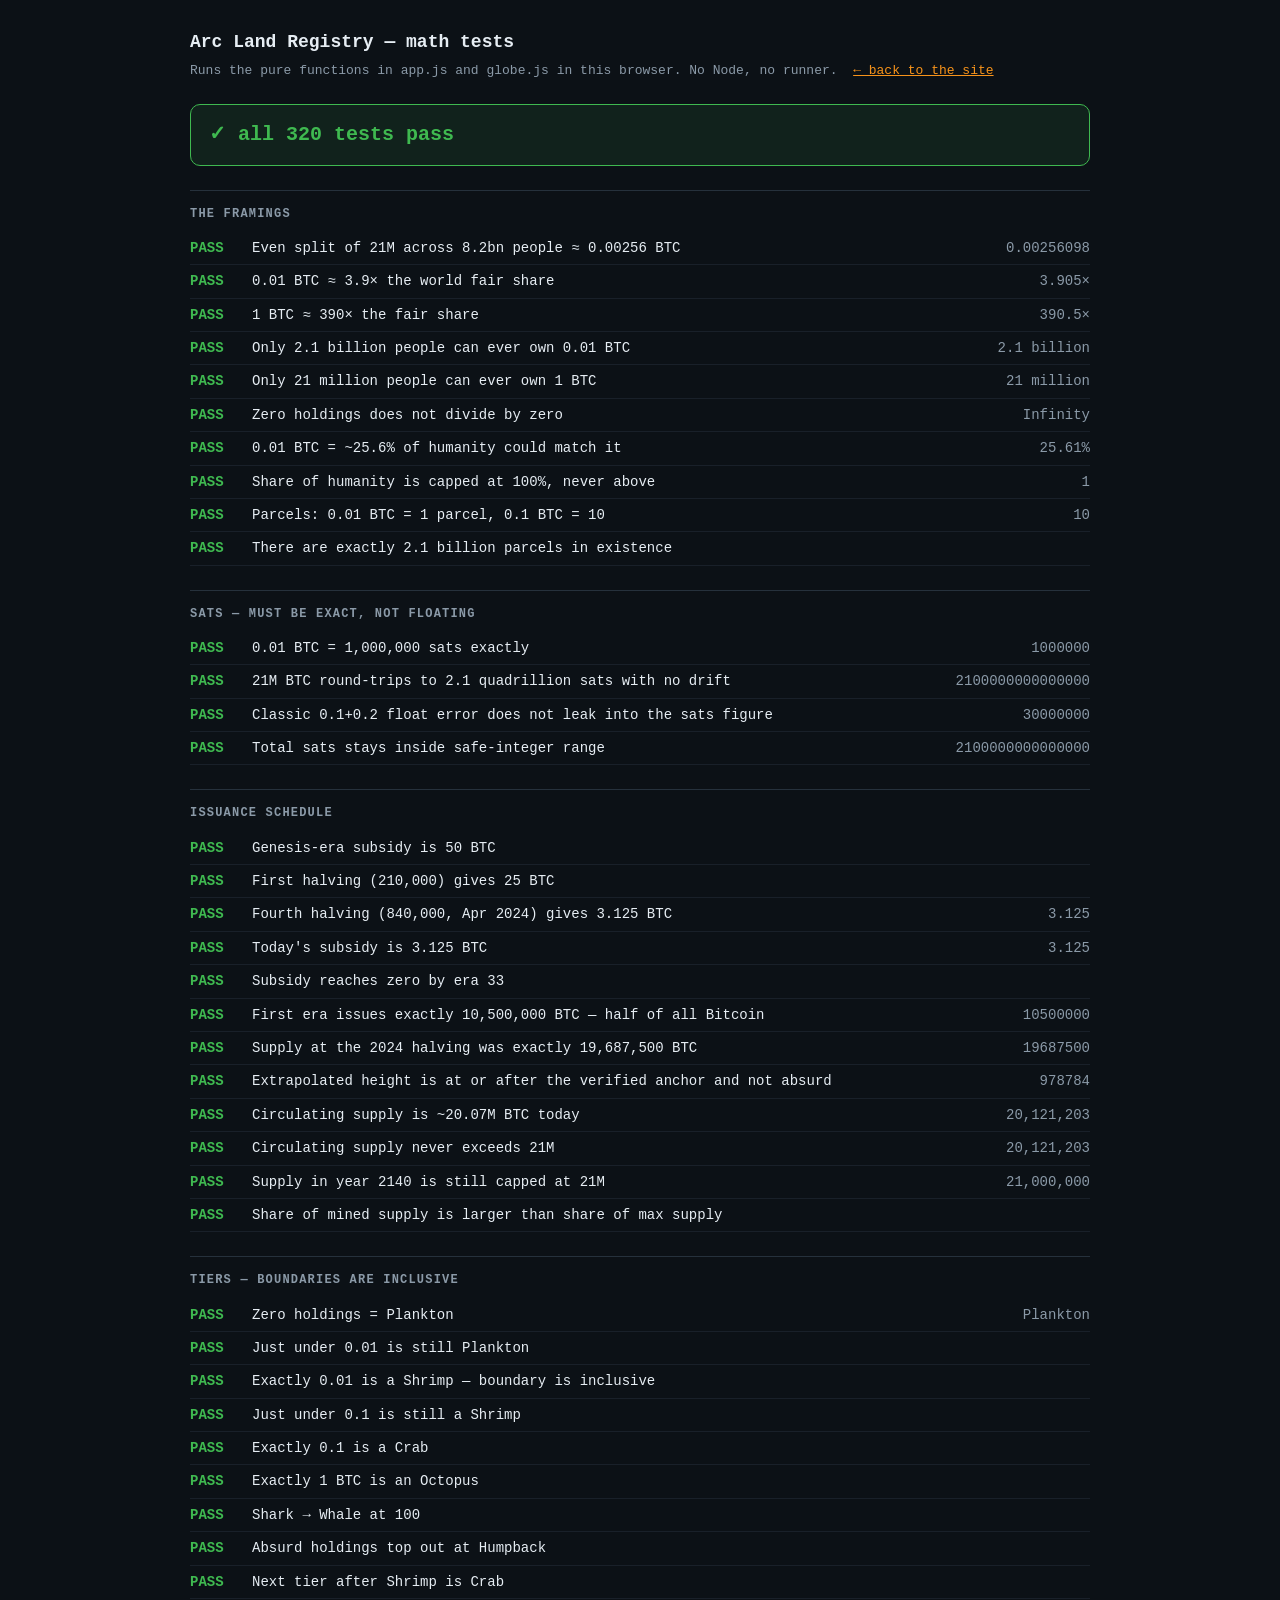
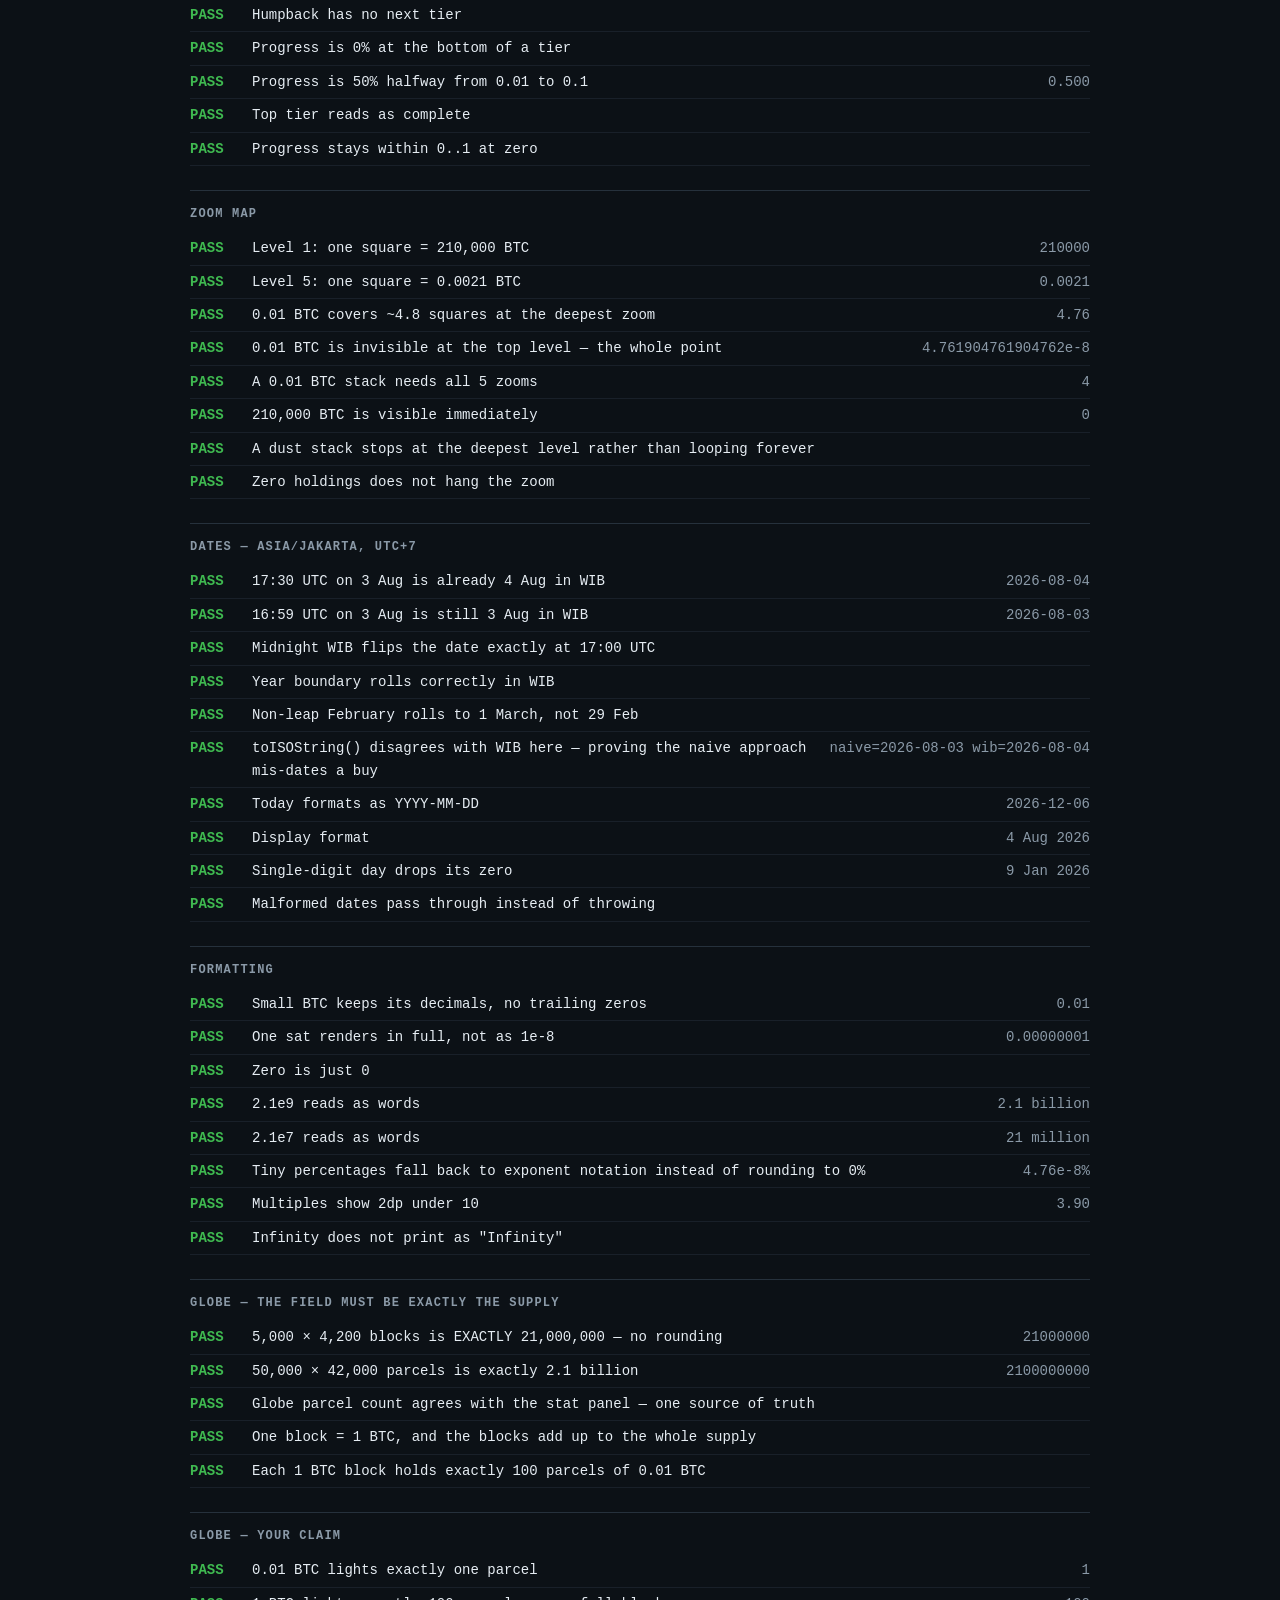
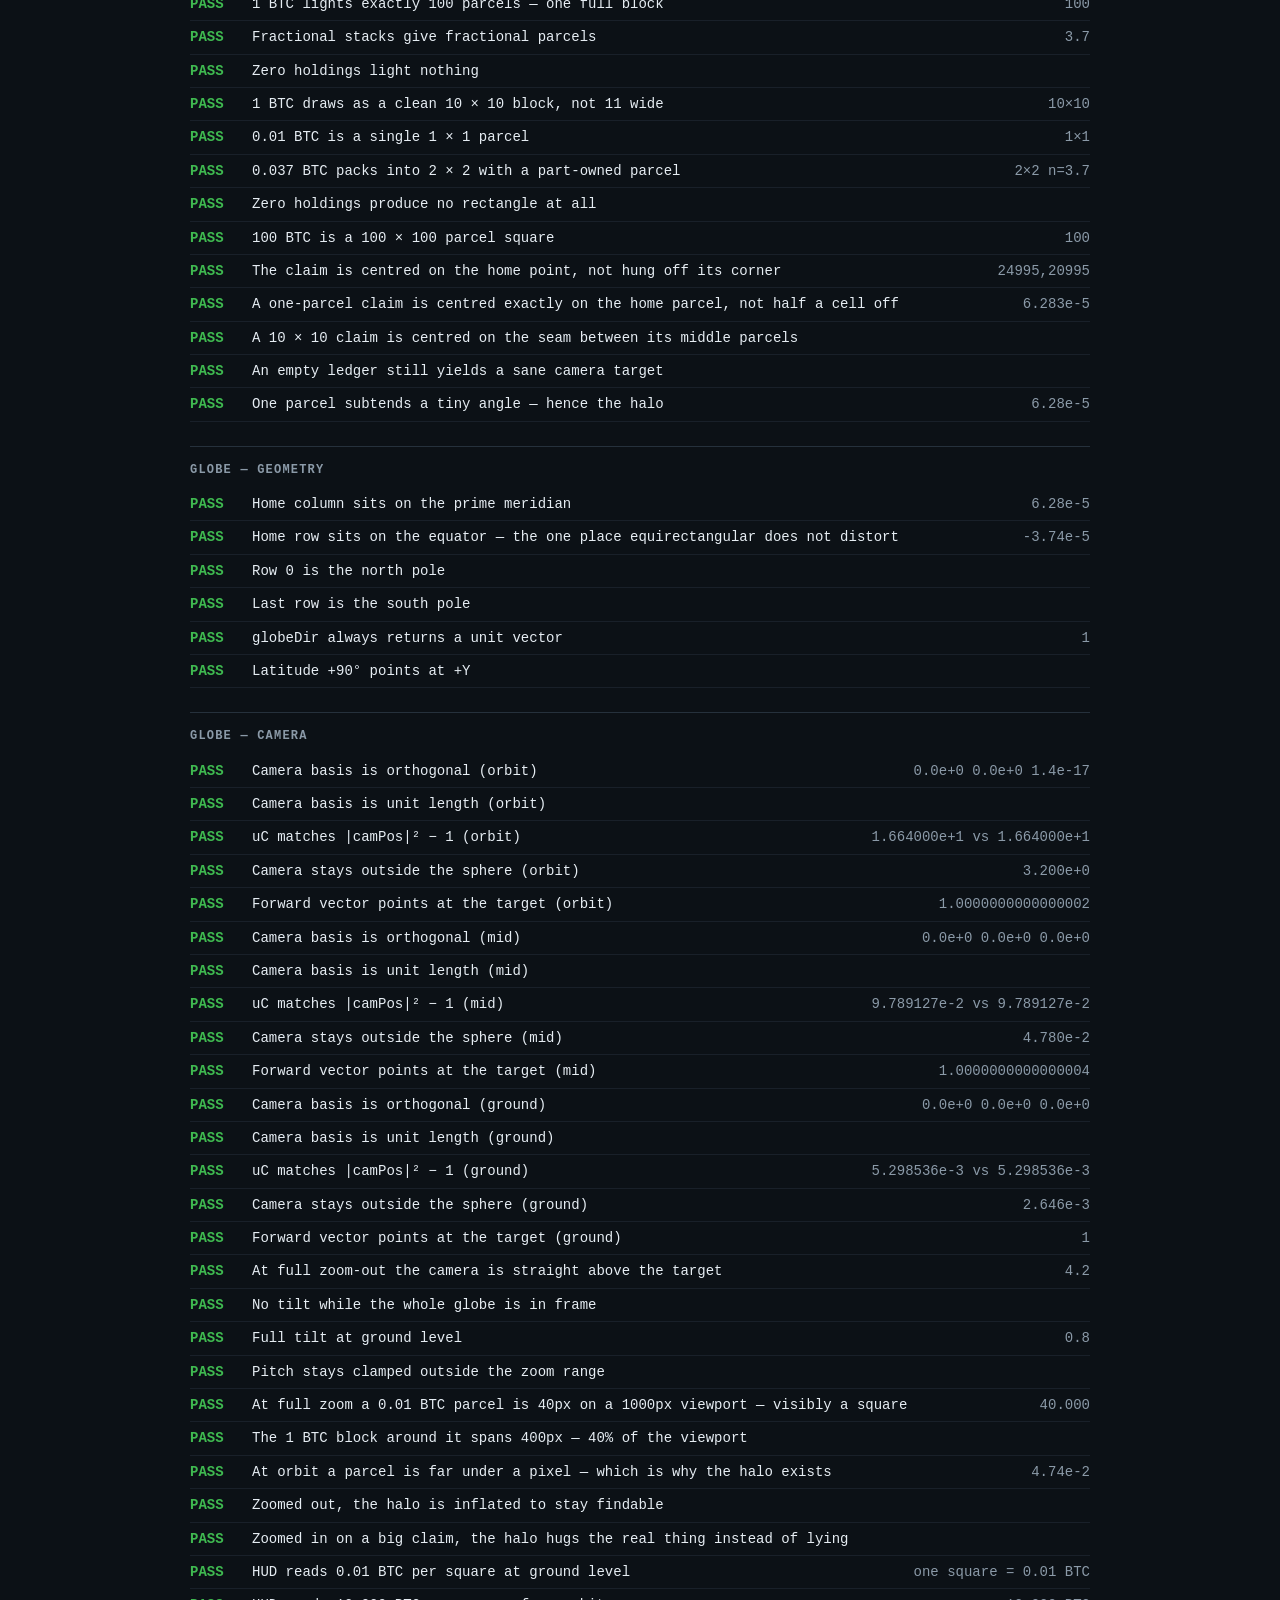
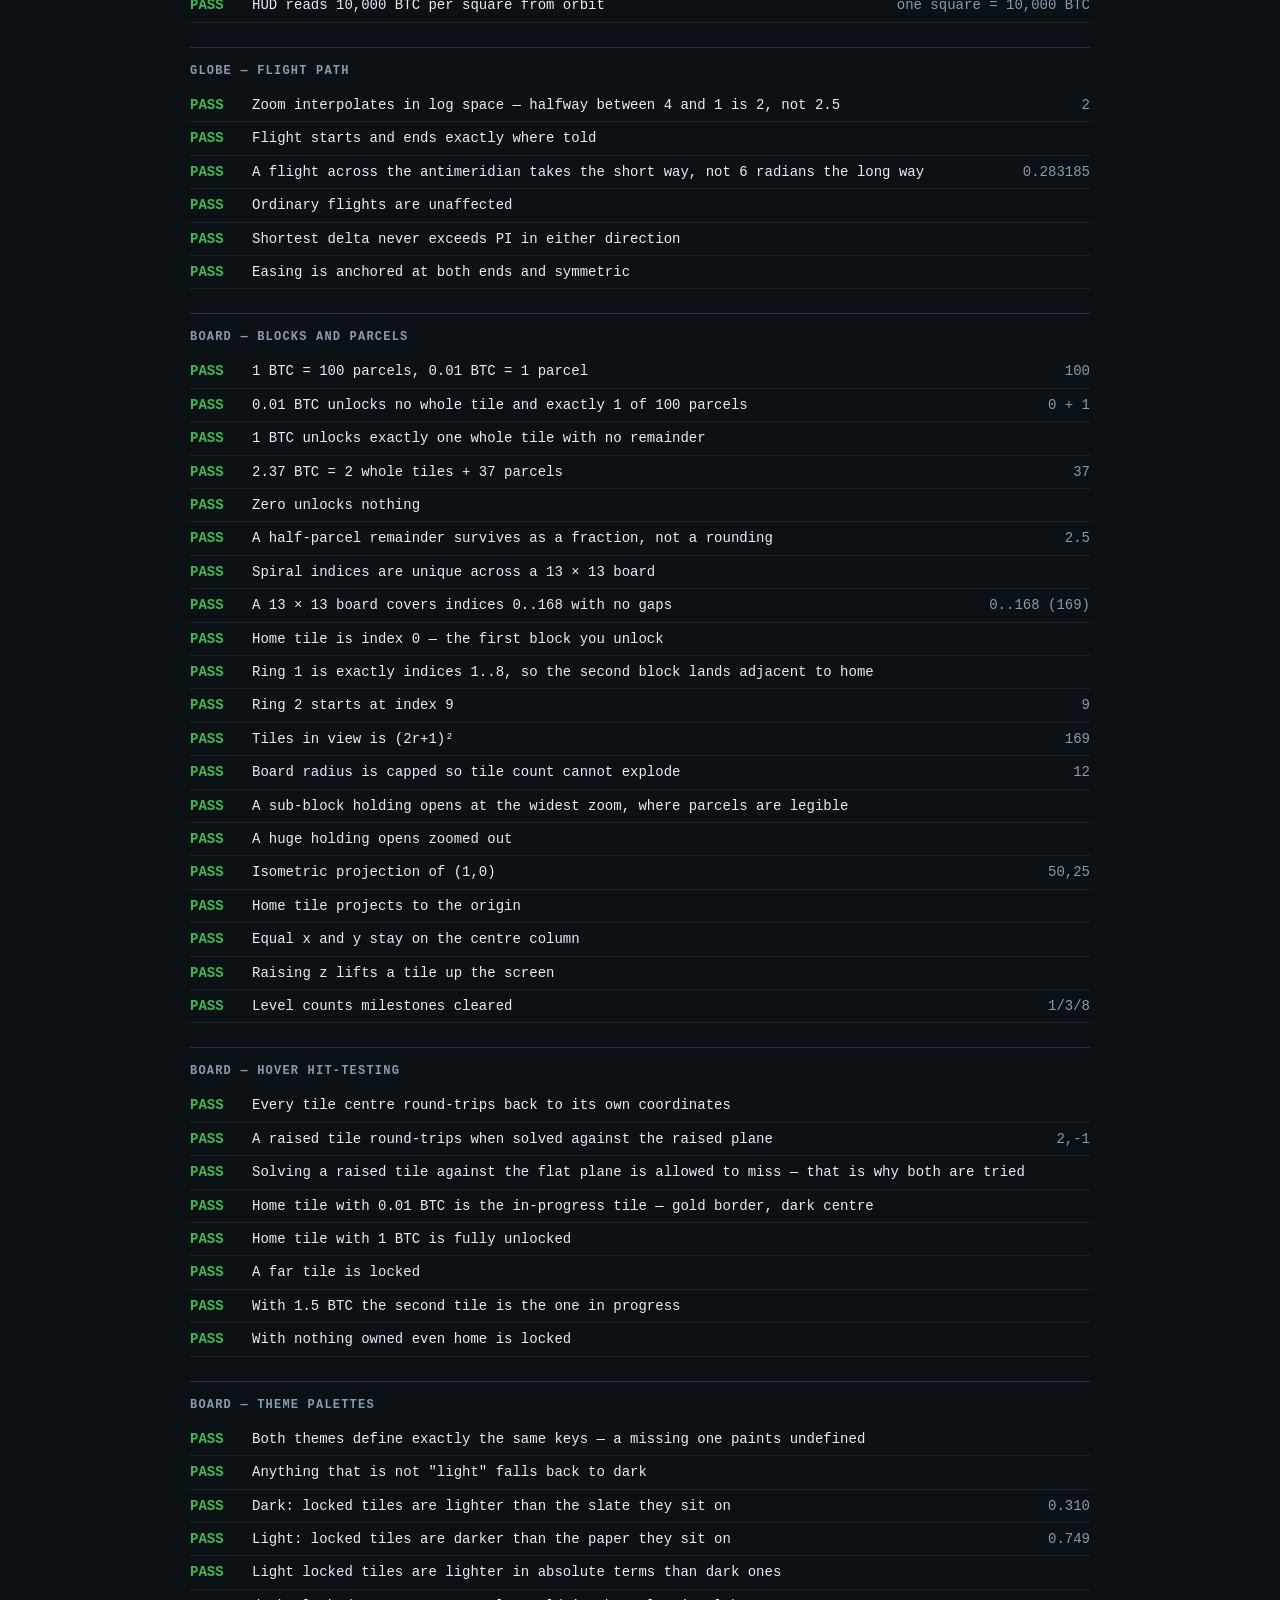
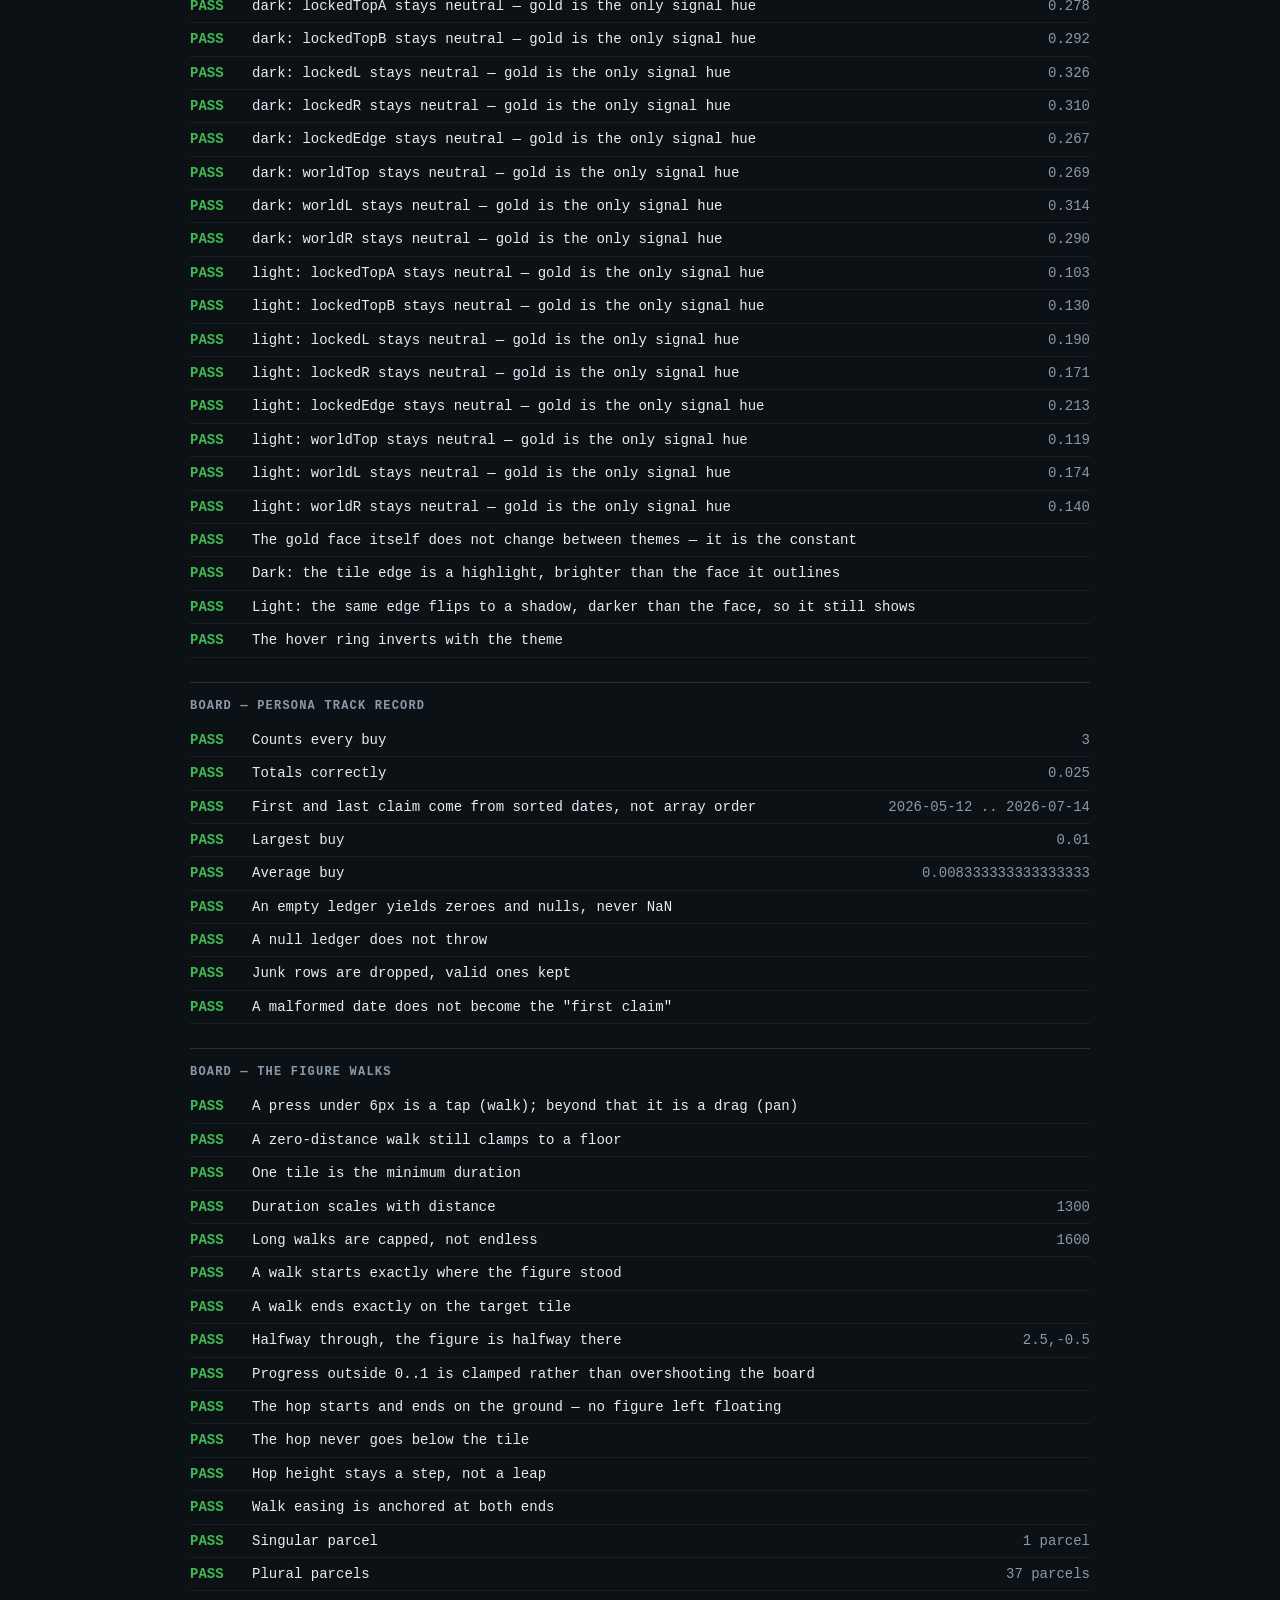
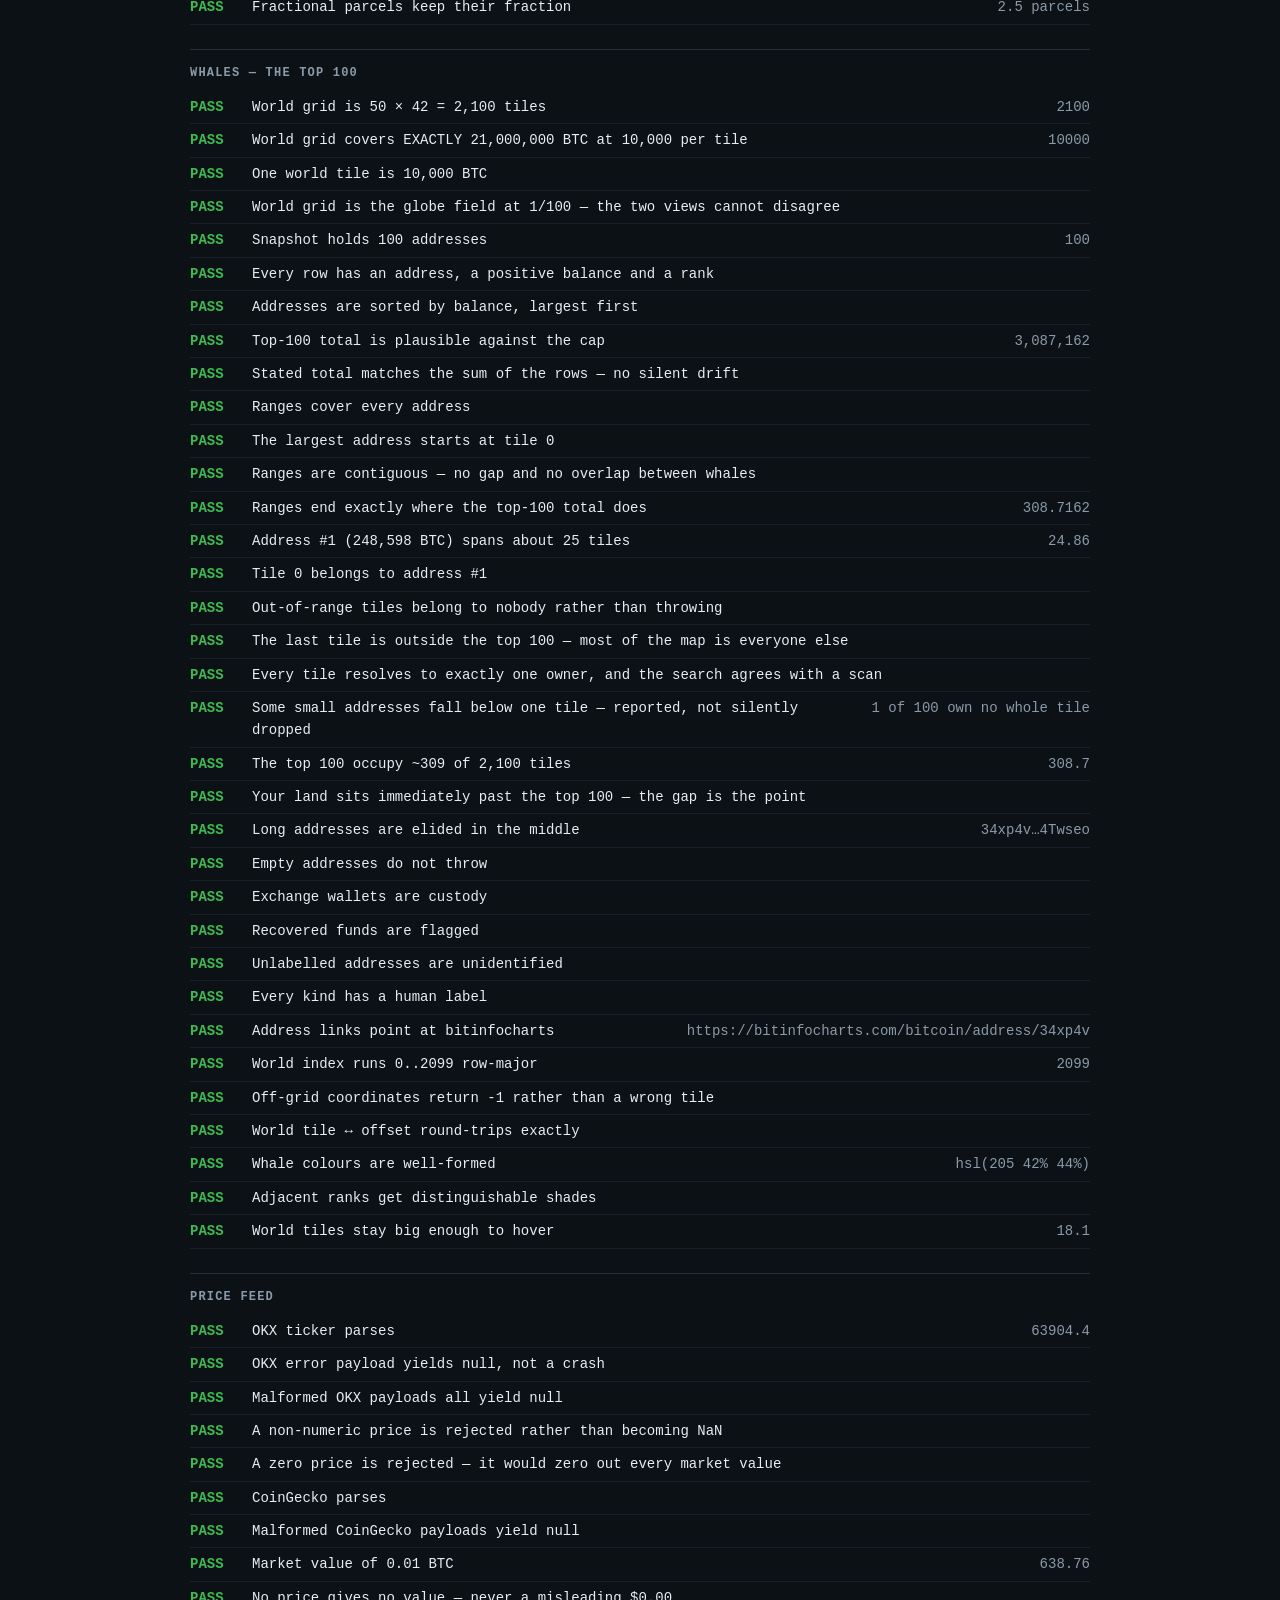
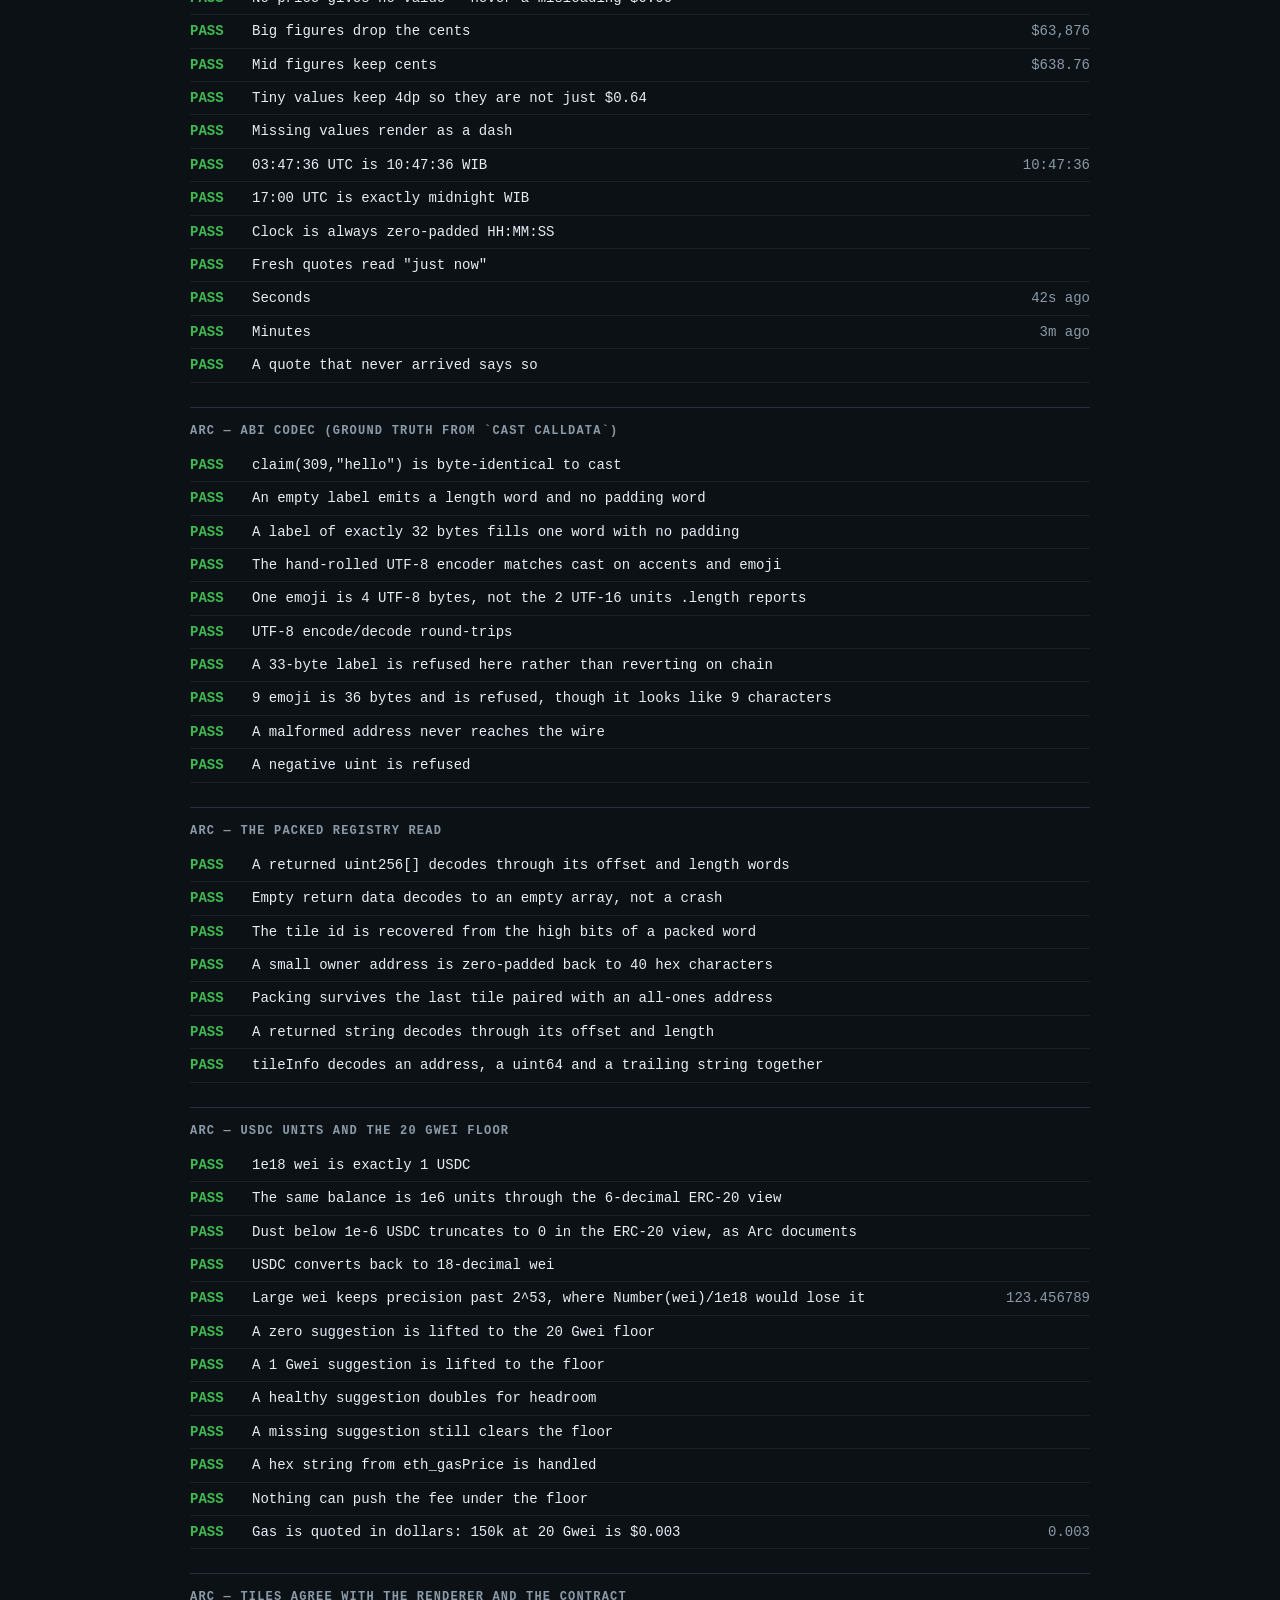
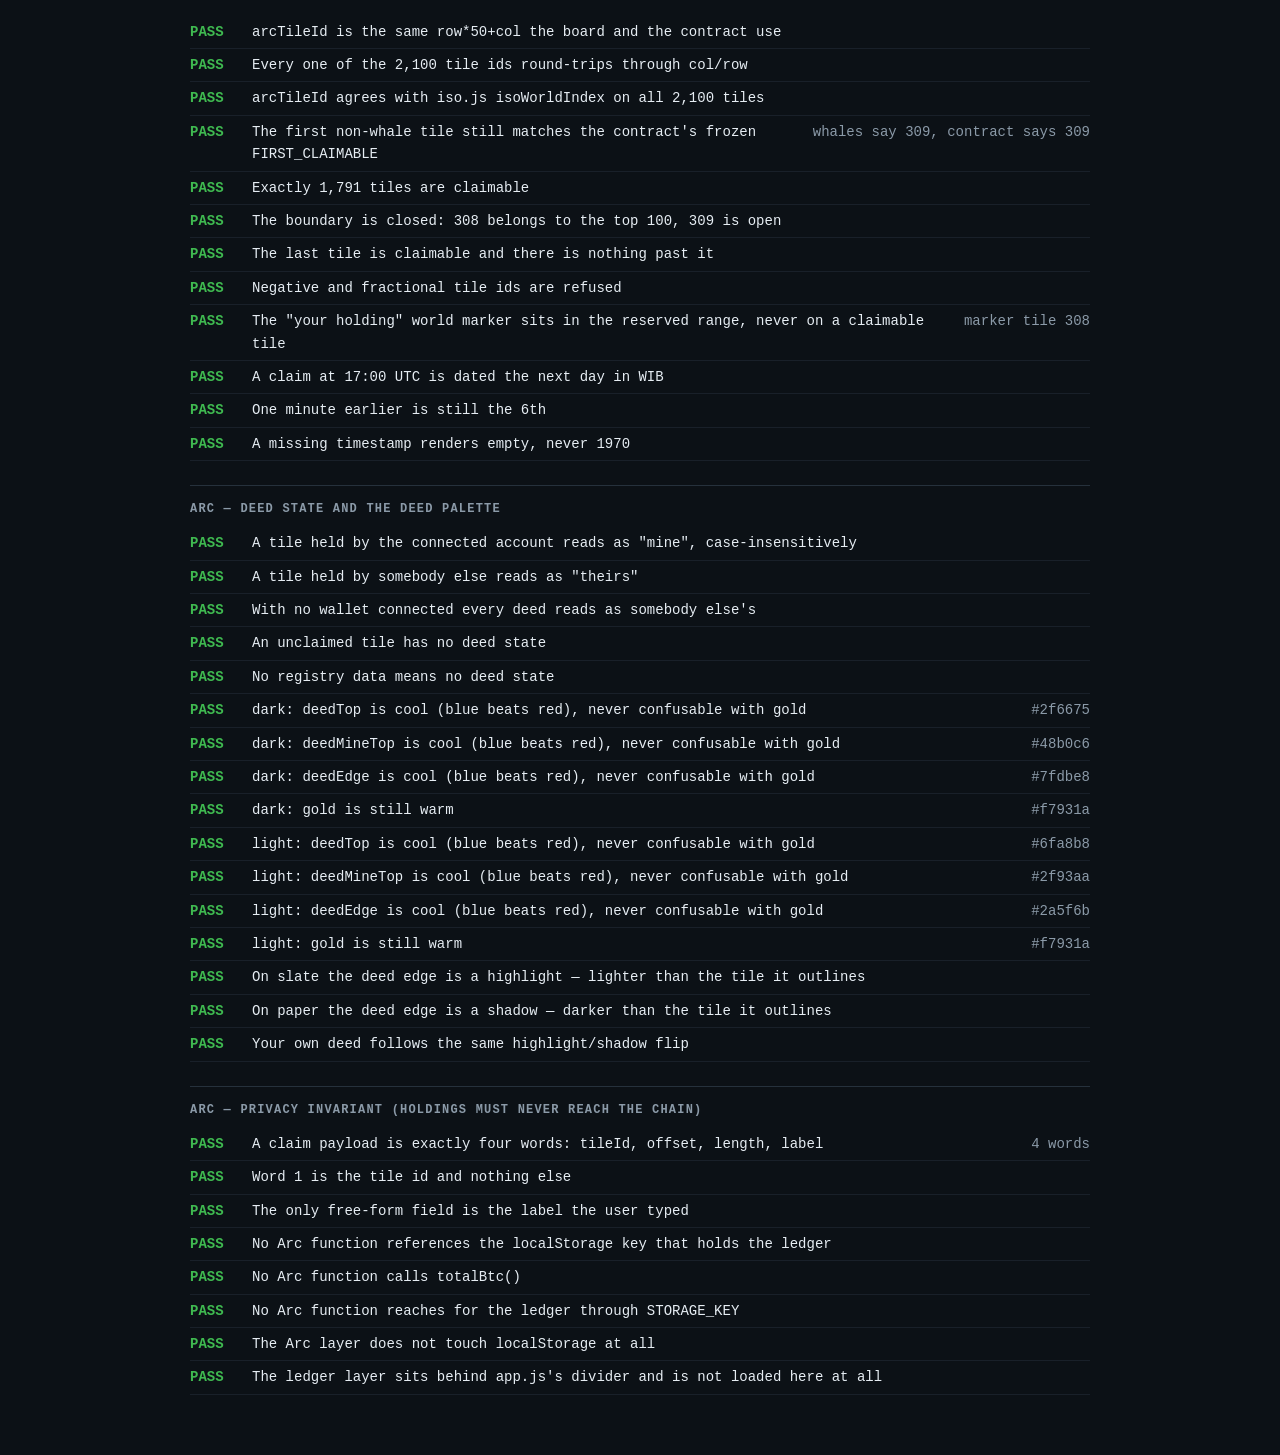
==== commit 7916c8bf: "Rename the site to Arc Land Registry Display strings only. Three strings are contracts, not labels, " ====
--- a/website/tests.html
+++ b/website/tests.html
@@ -3,7 +3,7 @@
 <head>
 <meta charset="utf-8">
 <meta name="viewport" content="width=device-width, initial-scale=1">
-<title>Bitcoin Landbank — math tests</title>
+<title>Arc Land Registry — math tests</title>
 <meta name="color-scheme" content="dark">
 <style>
   body { background:#0c1116; color:#e6edf3; font:14px/1.6 ui-monospace,SFMono-Regular,Menlo,monospace;
@@ -27,7 +27,7 @@
 </head>
 <body>
 <div class="wrap">
-  <h1>Bitcoin Landbank — math tests</h1>
+  <h1>Arc Land Registry — math tests</h1>
   <p class="sub">Runs the pure functions in <code>app.js</code> and <code>globe.js</code> in this browser. No Node, no runner.
      &nbsp;<a href="index.html">&larr; back to the site</a></p>
   <div id="summary">running…</div>
@@ -990,7 +990,7 @@
   s.textContent = fail === 0
     ? `✓ all ${pass} tests pass`
     : `✗ ${fail} failing / ${pass + fail} total`;
-  document.title = `${fail === 0 ? '✓' : '✗'} Landbank tests`;
+  document.title = `${fail === 0 ? '✓' : '✗'} Arc Land Registry tests`;
 })();
 </script>
 </body>
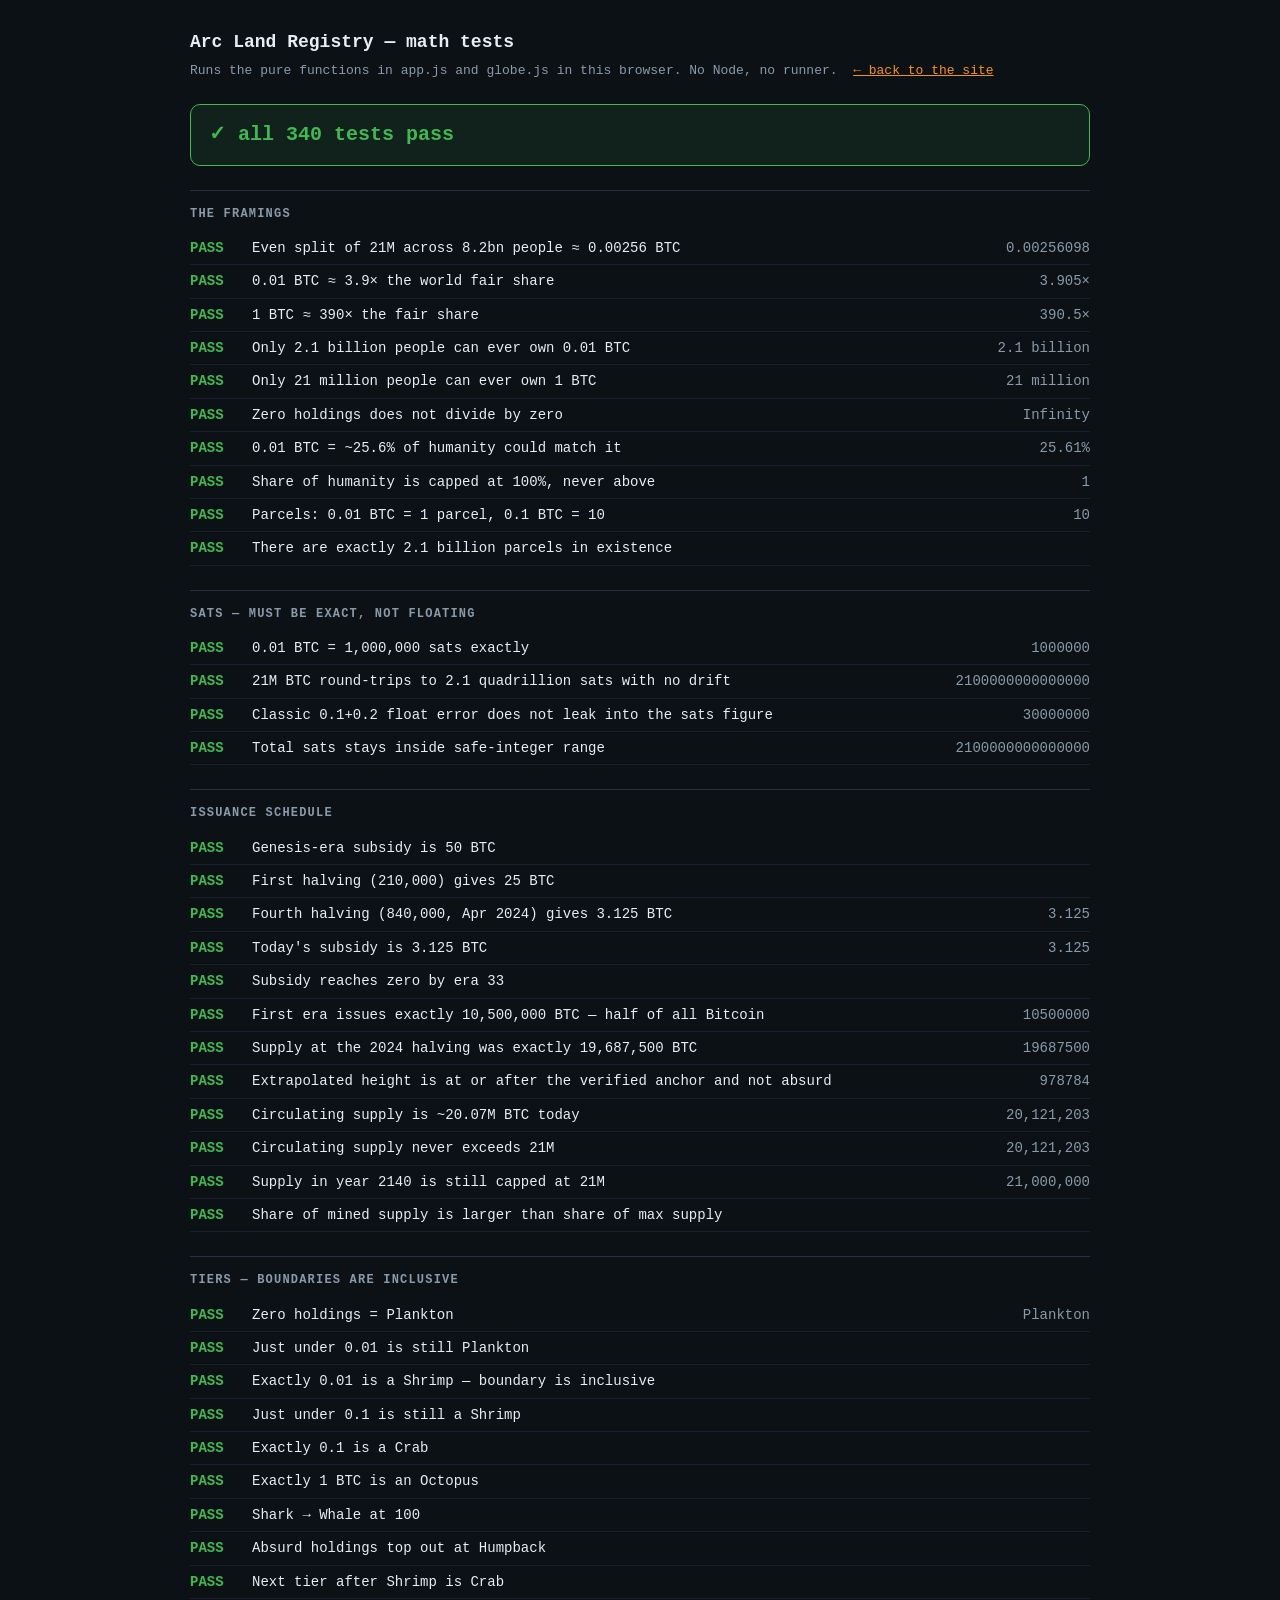
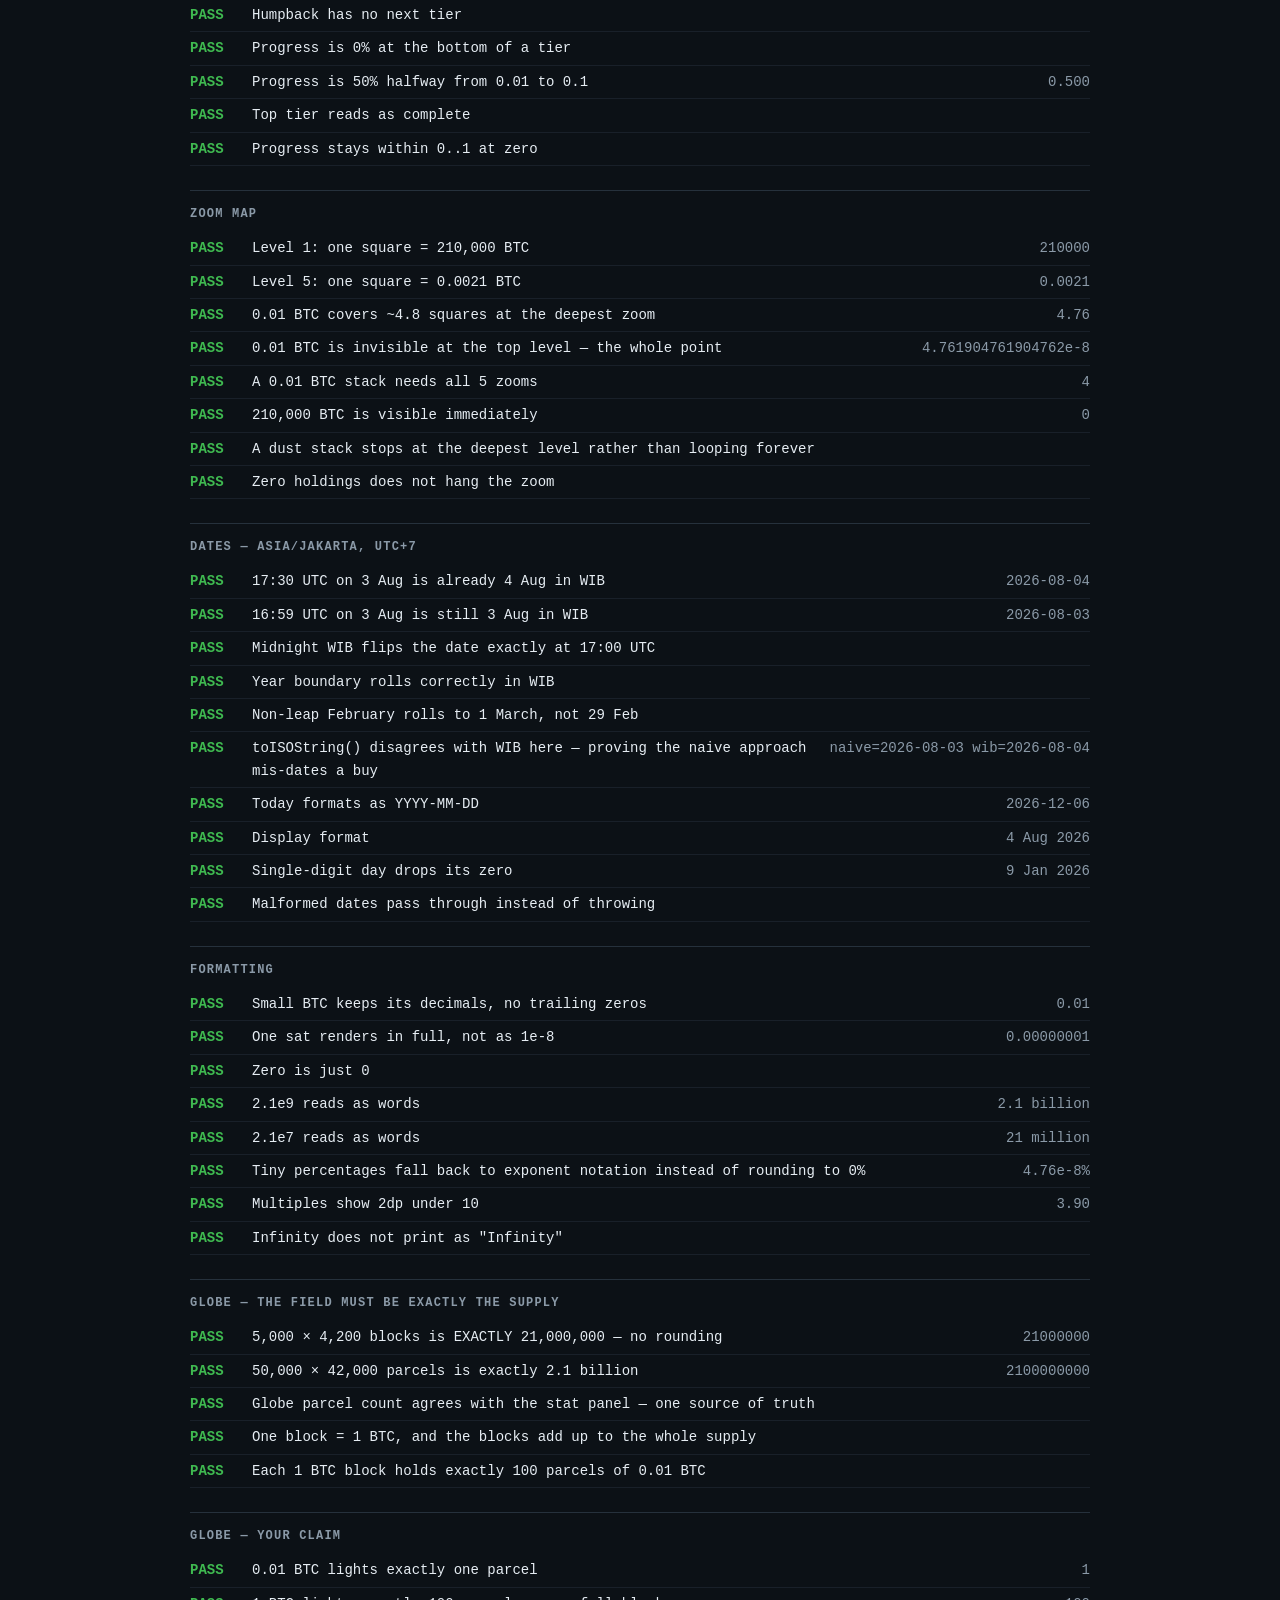
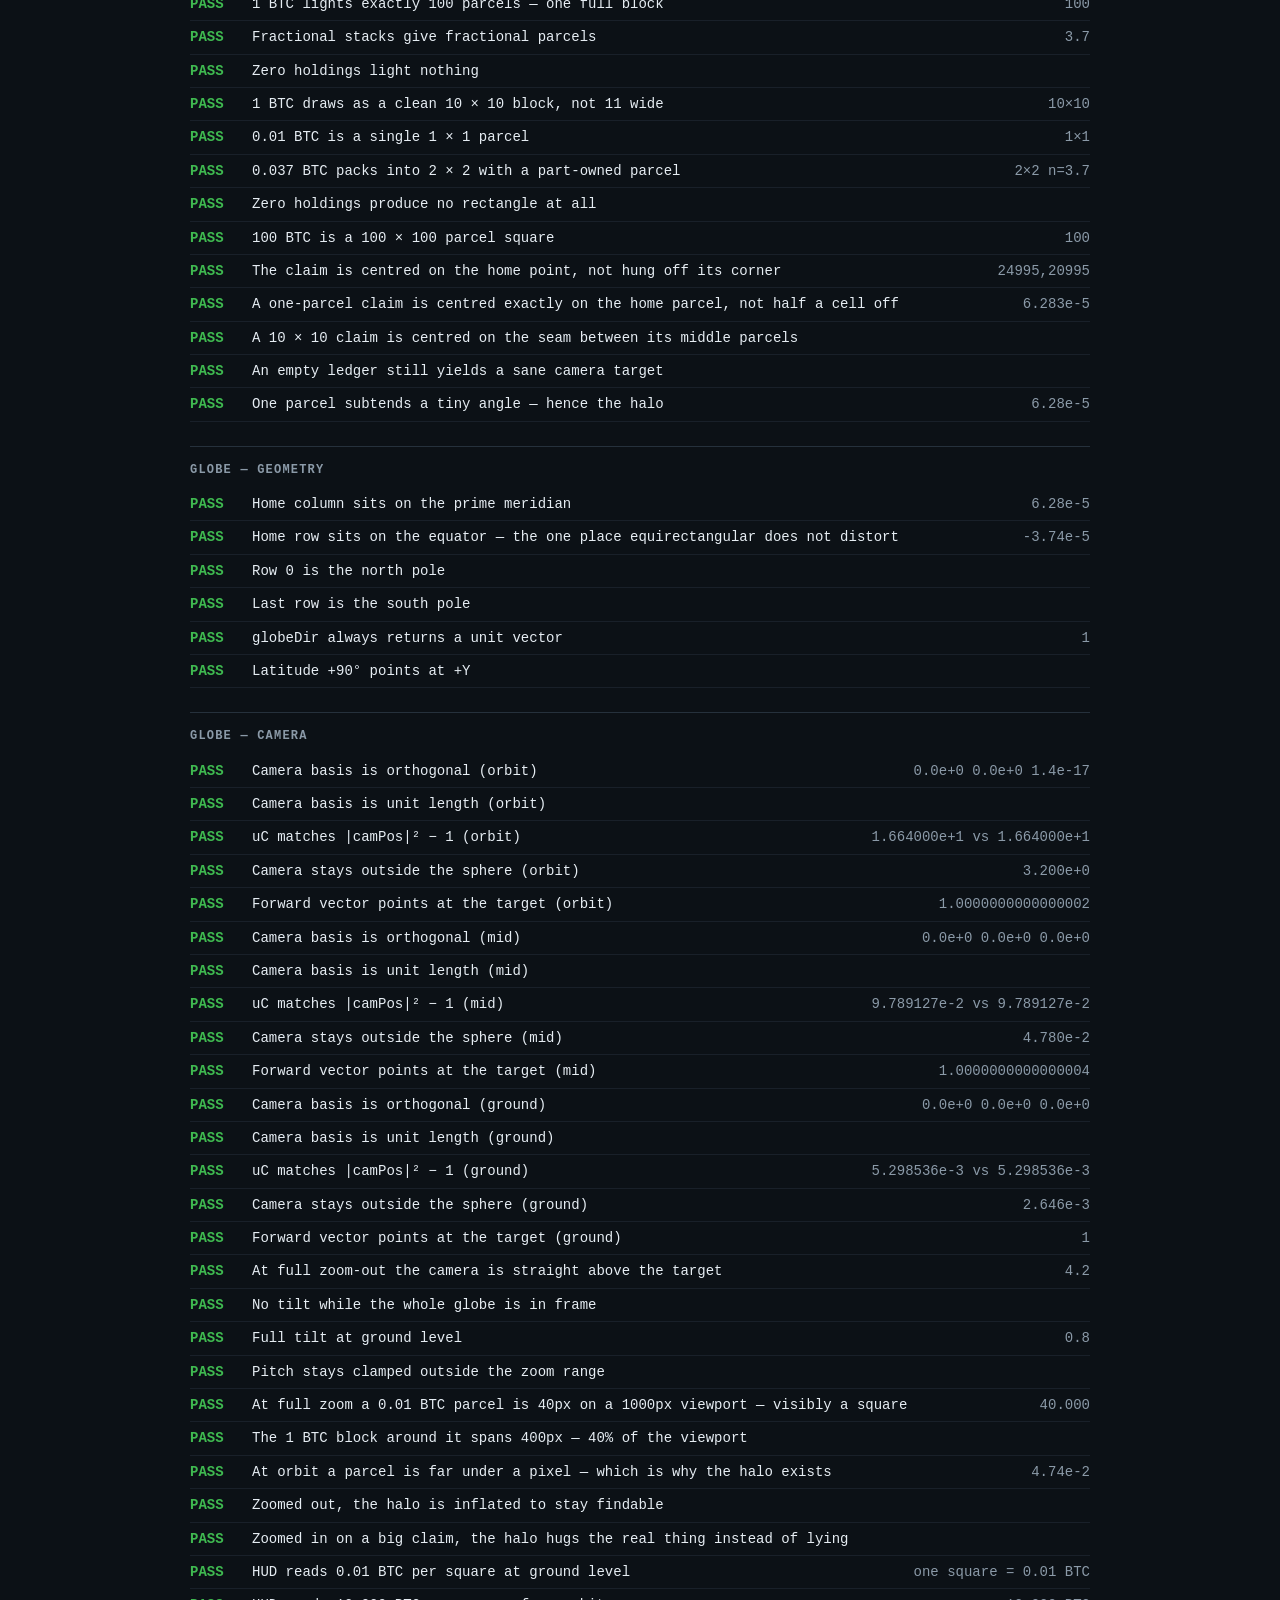
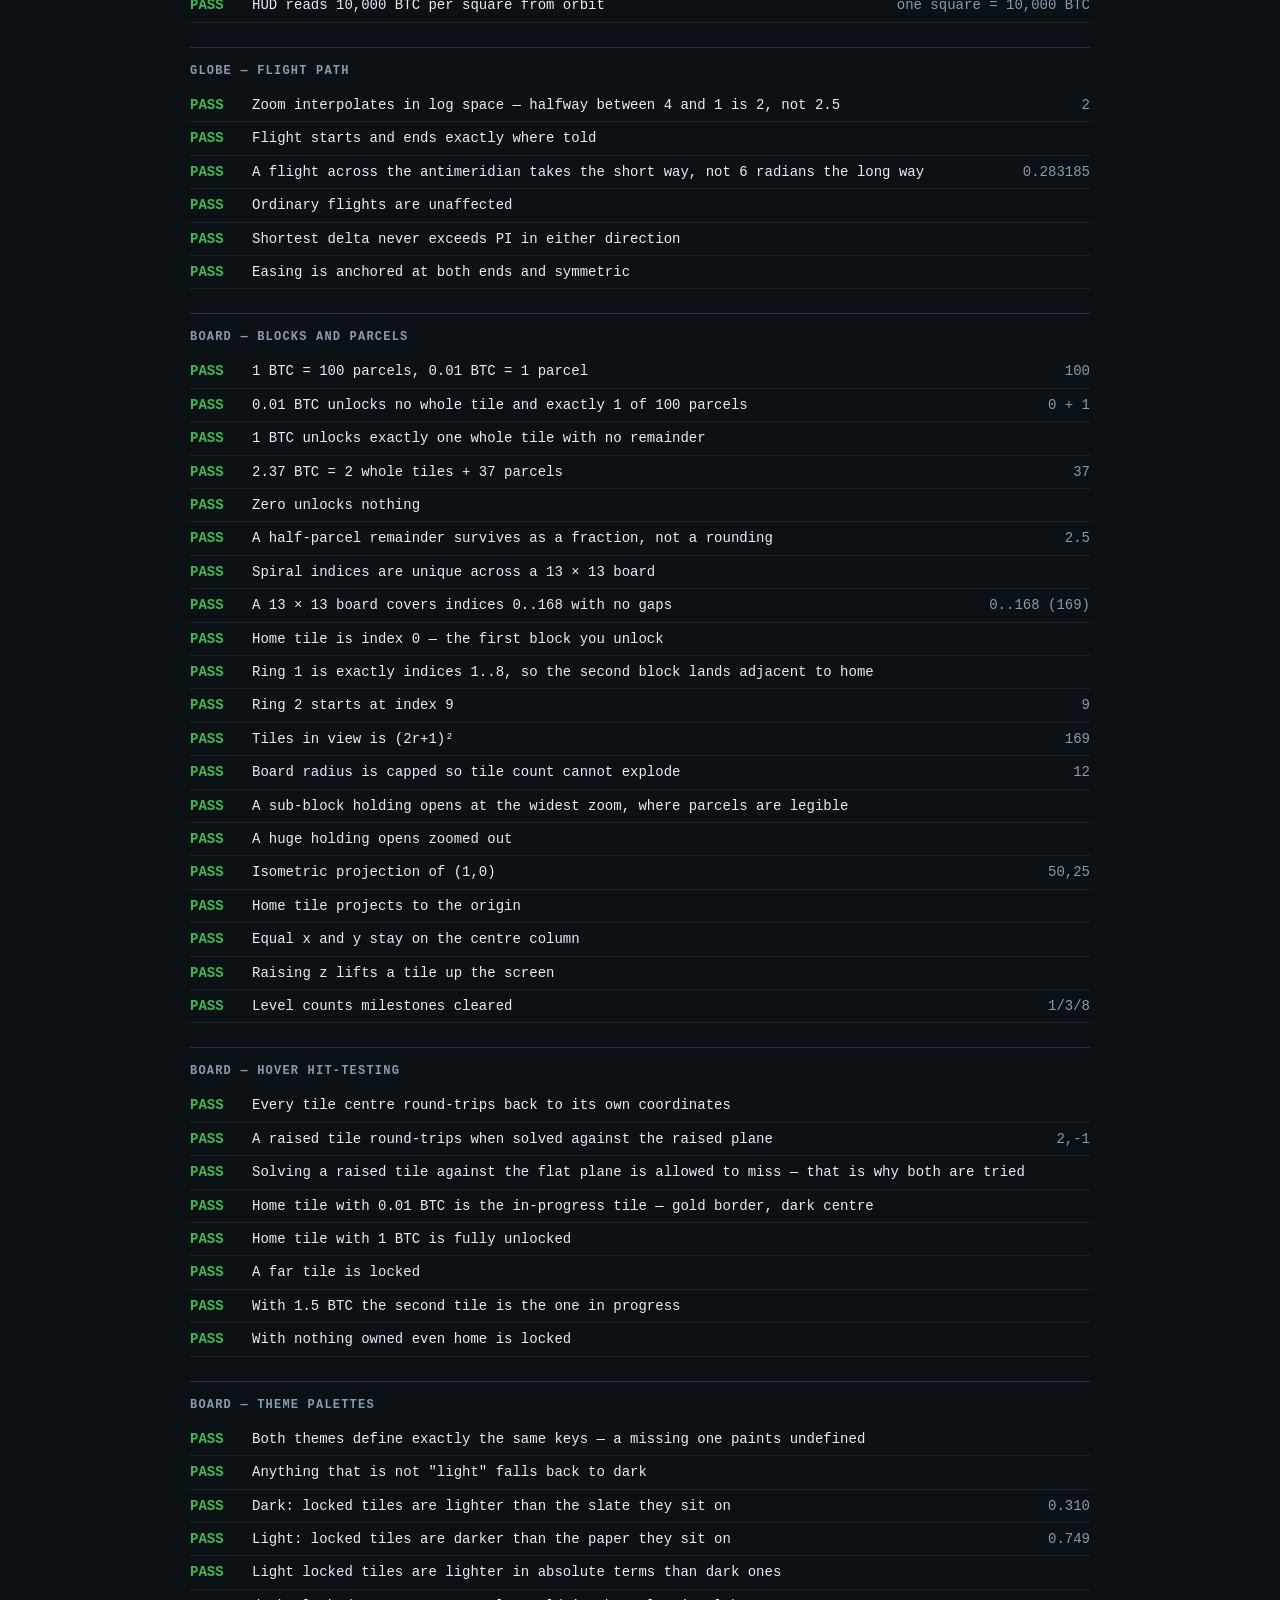
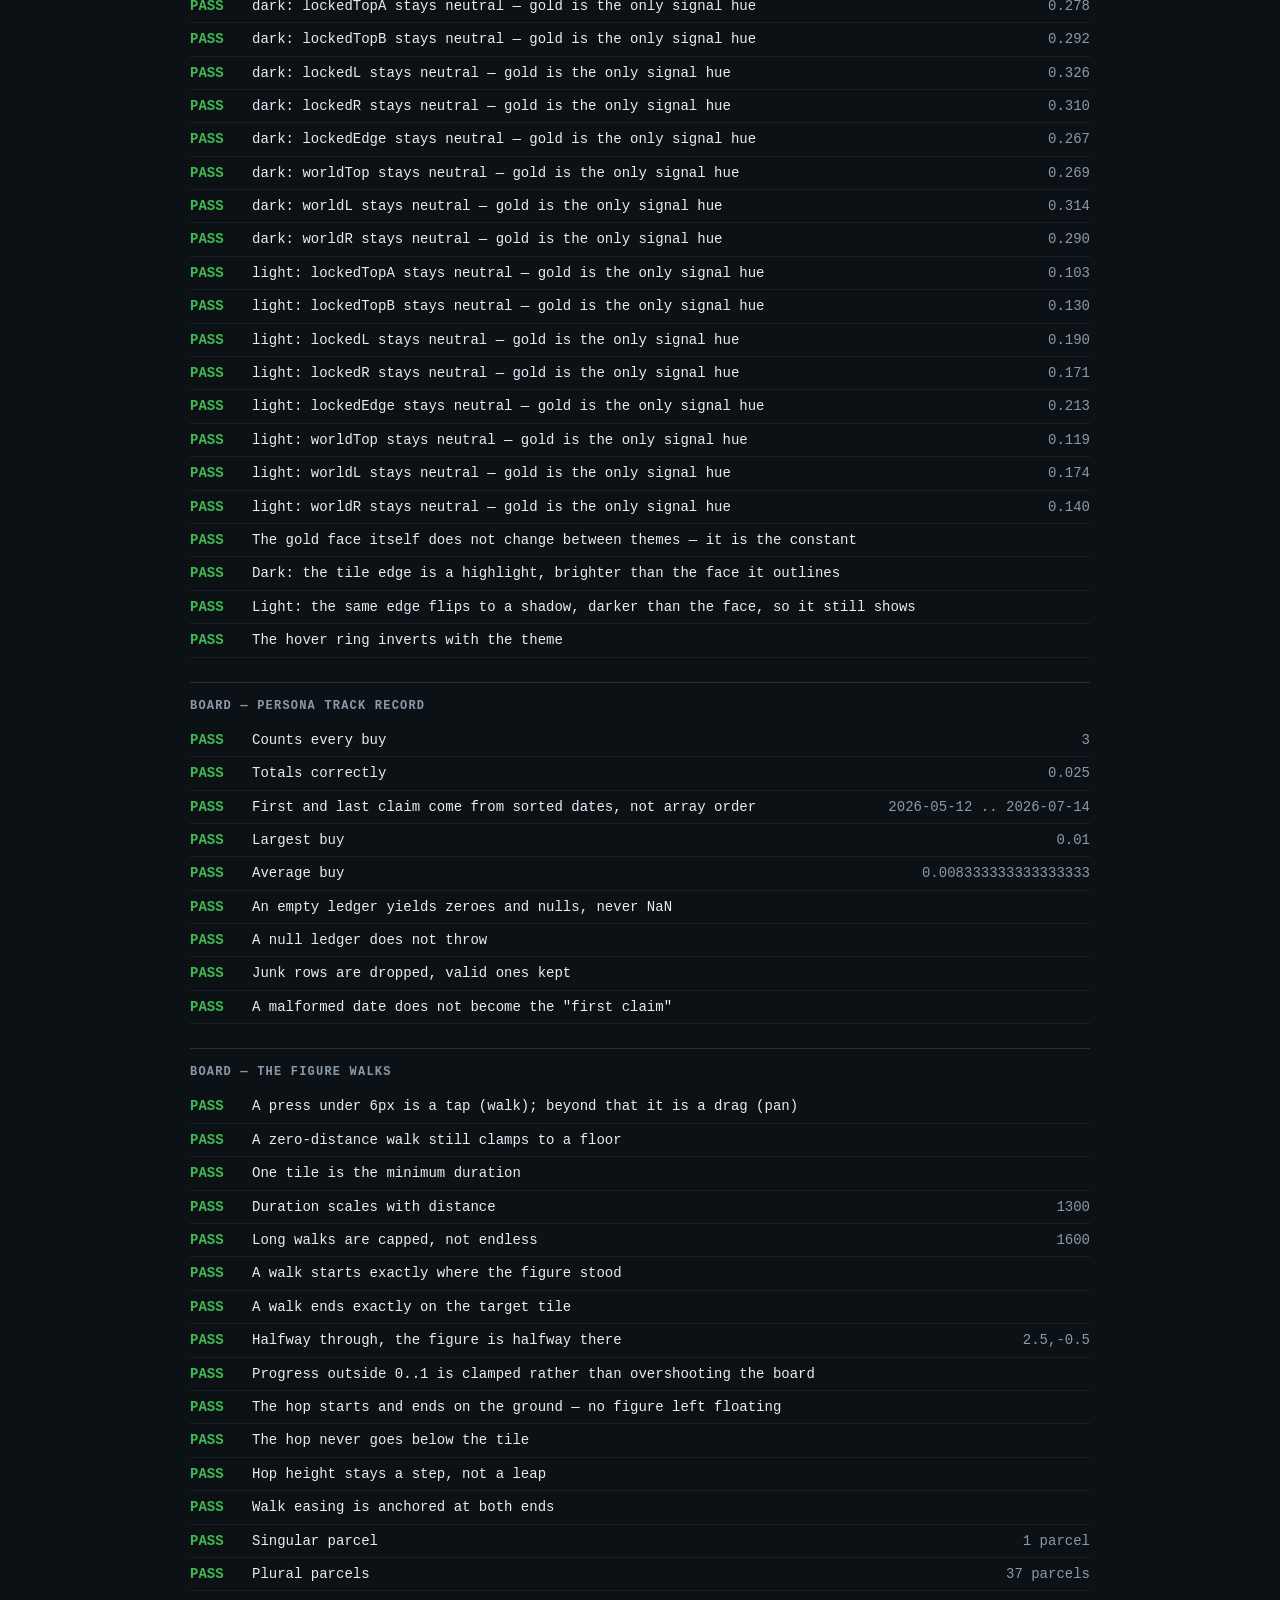
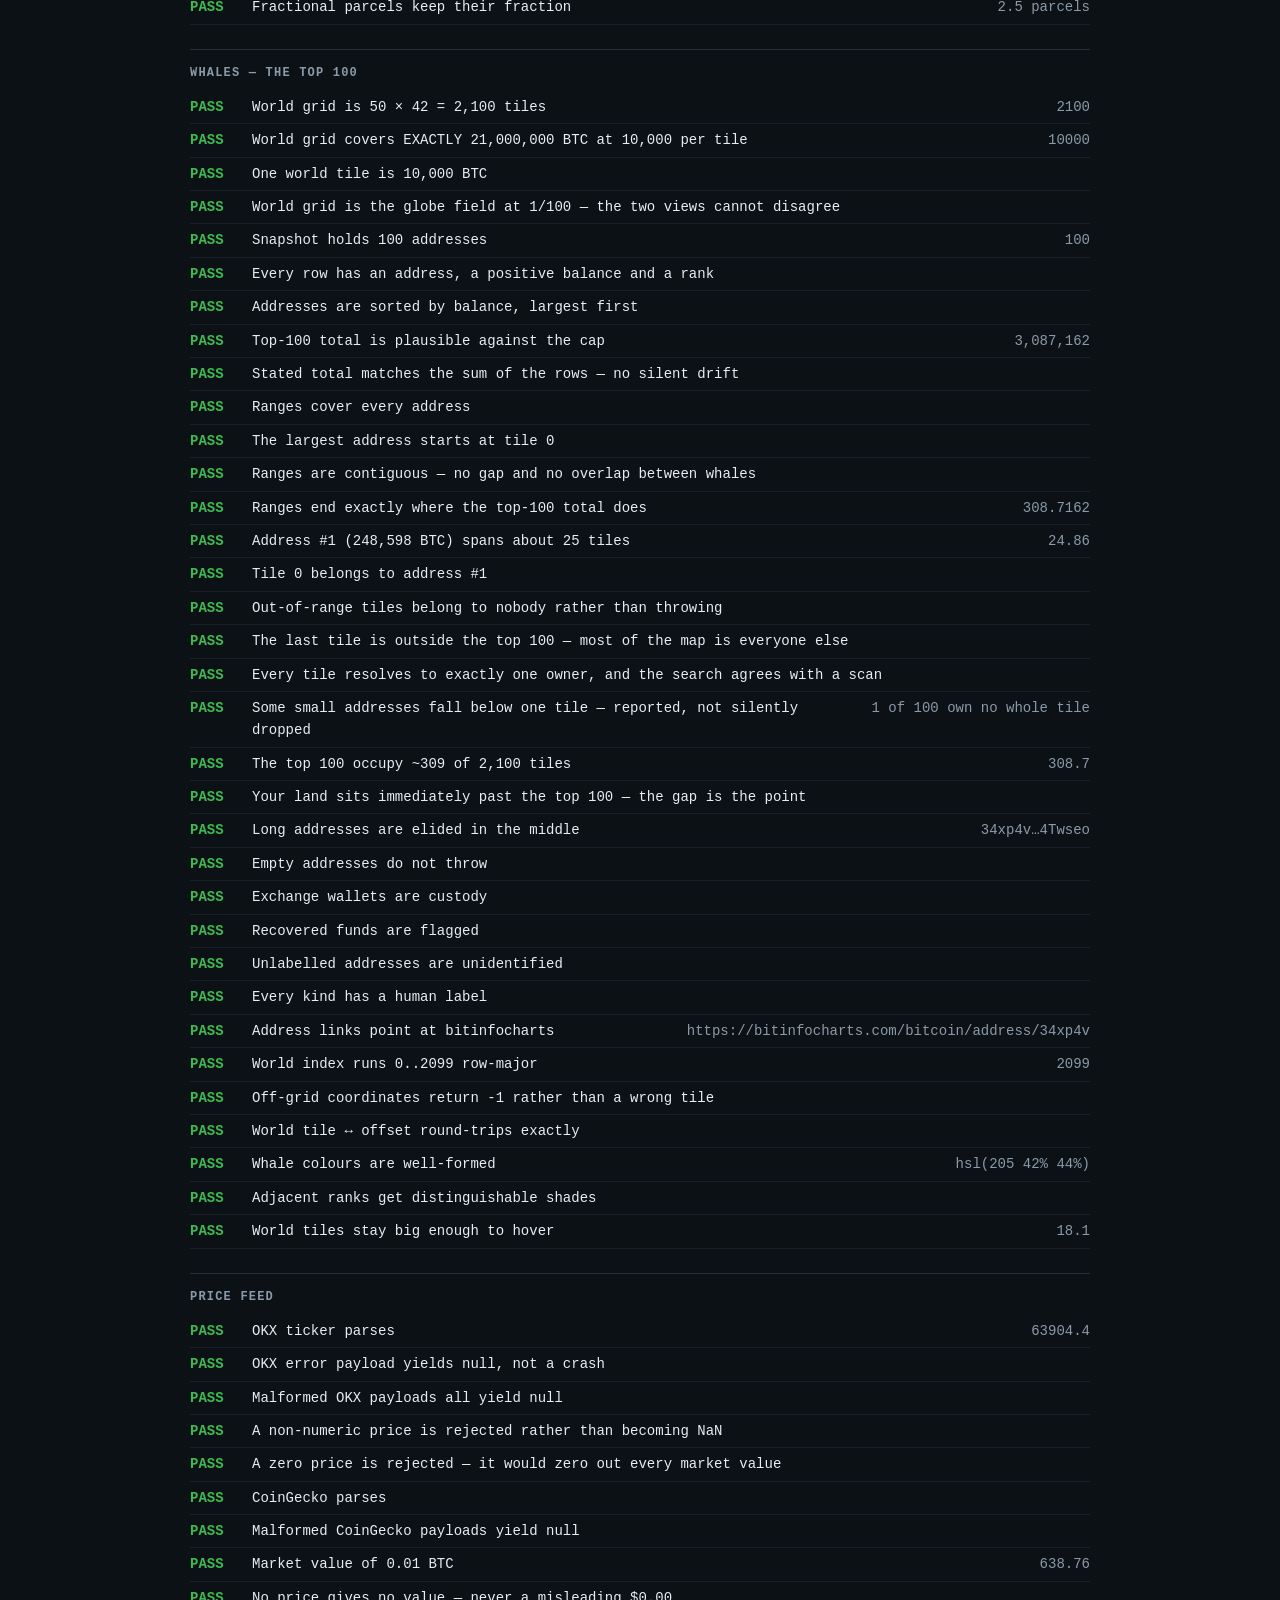
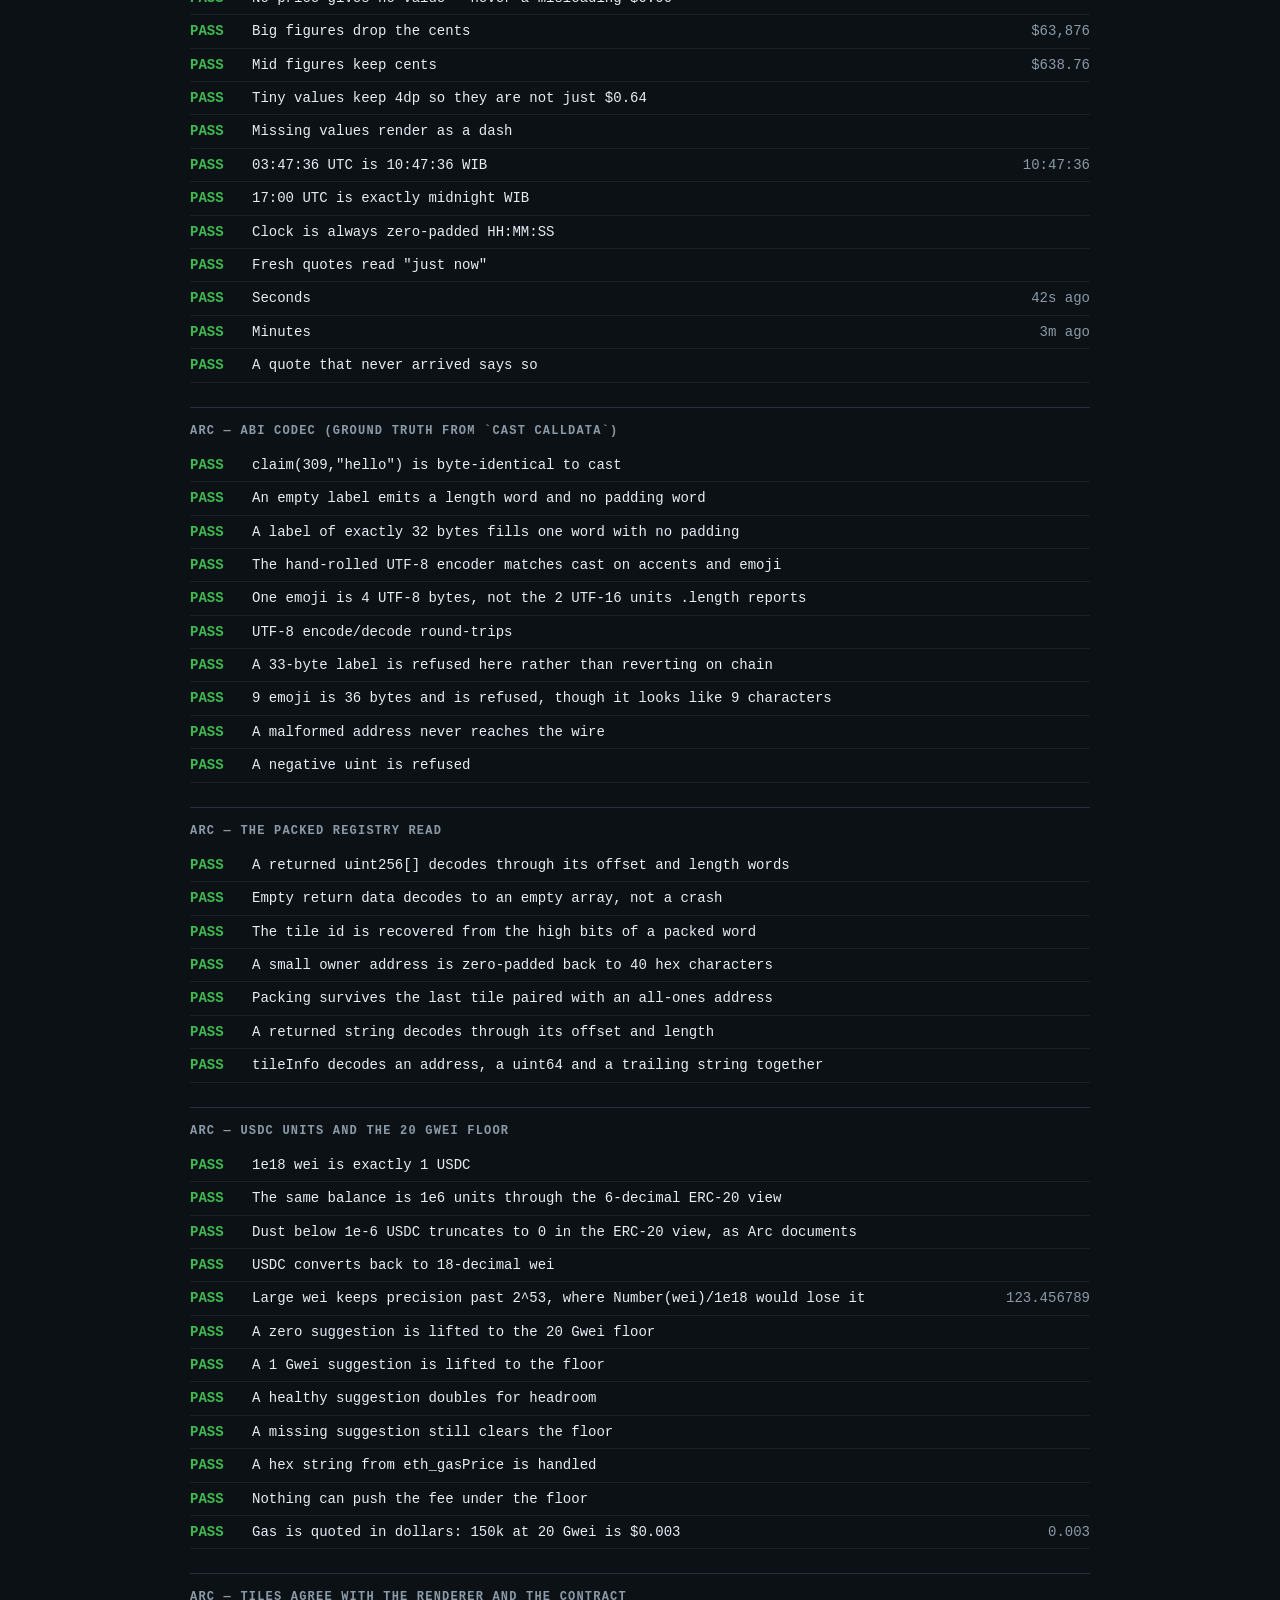
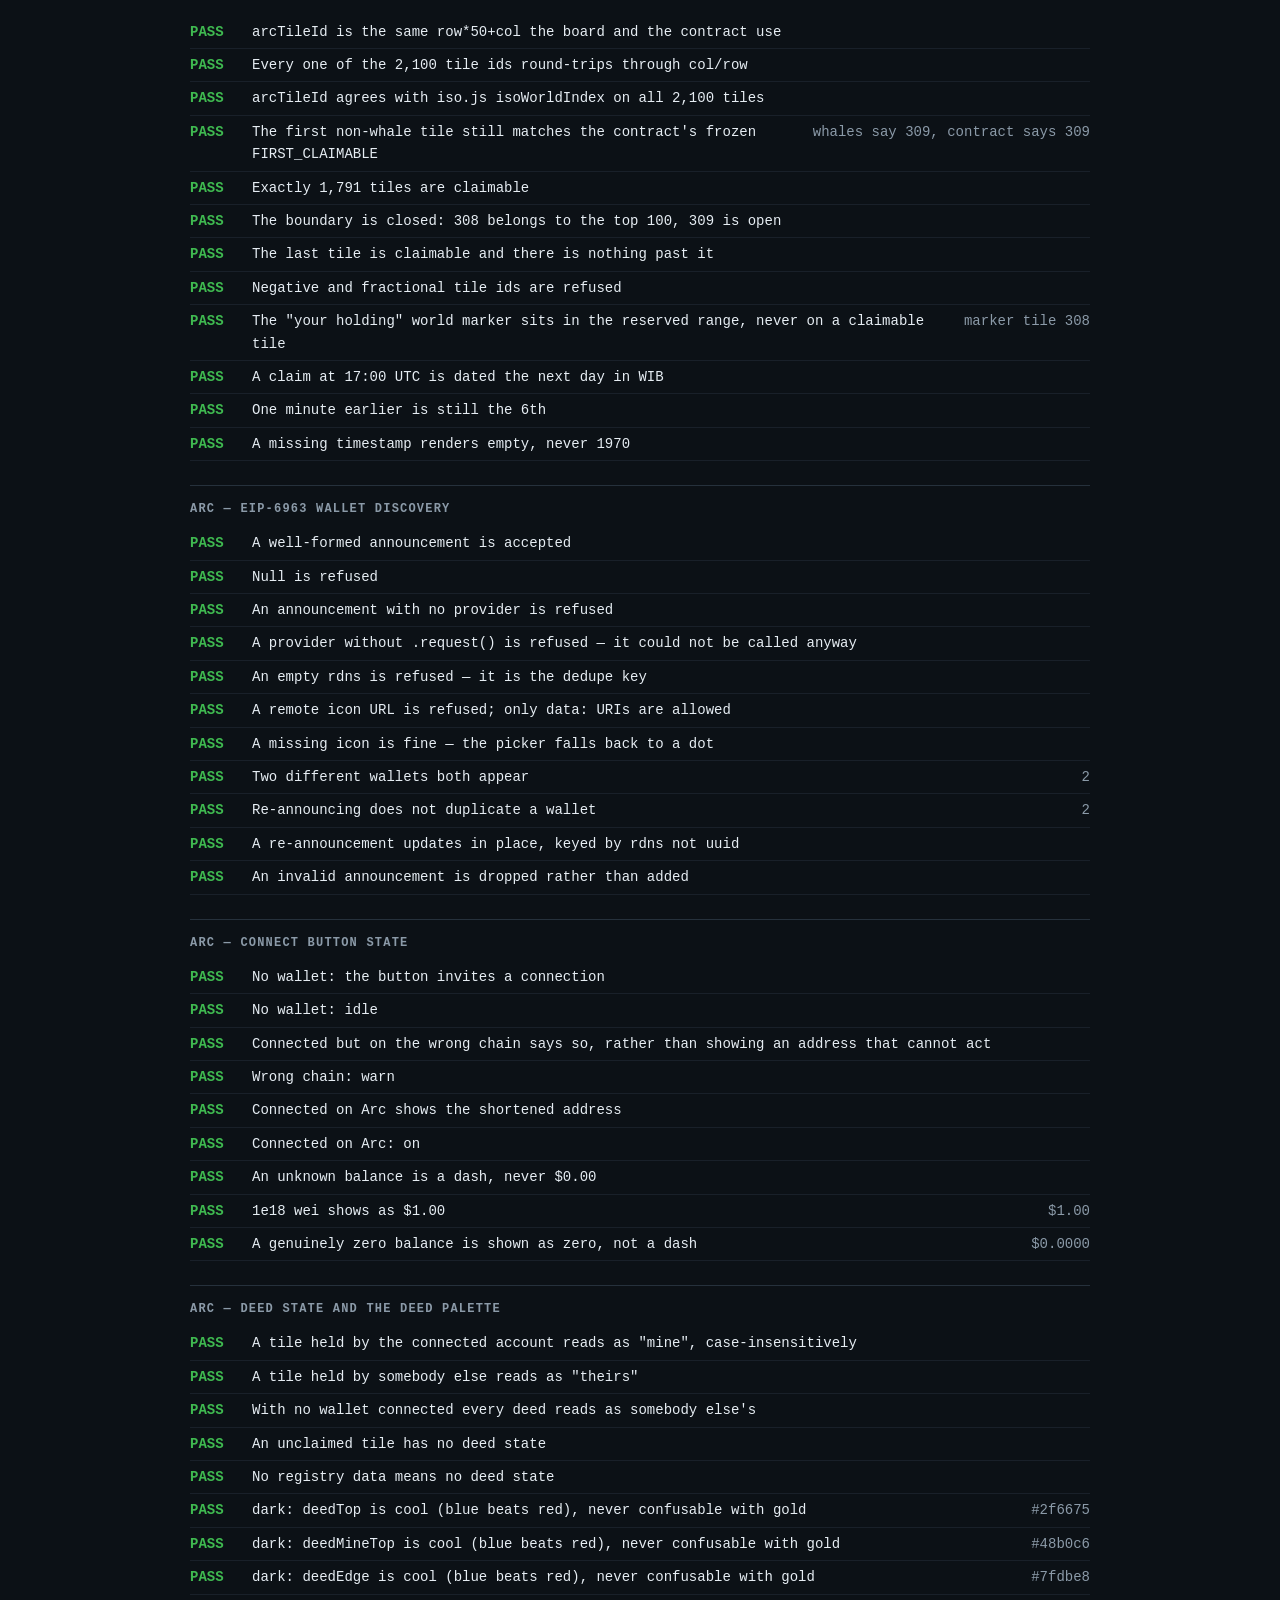
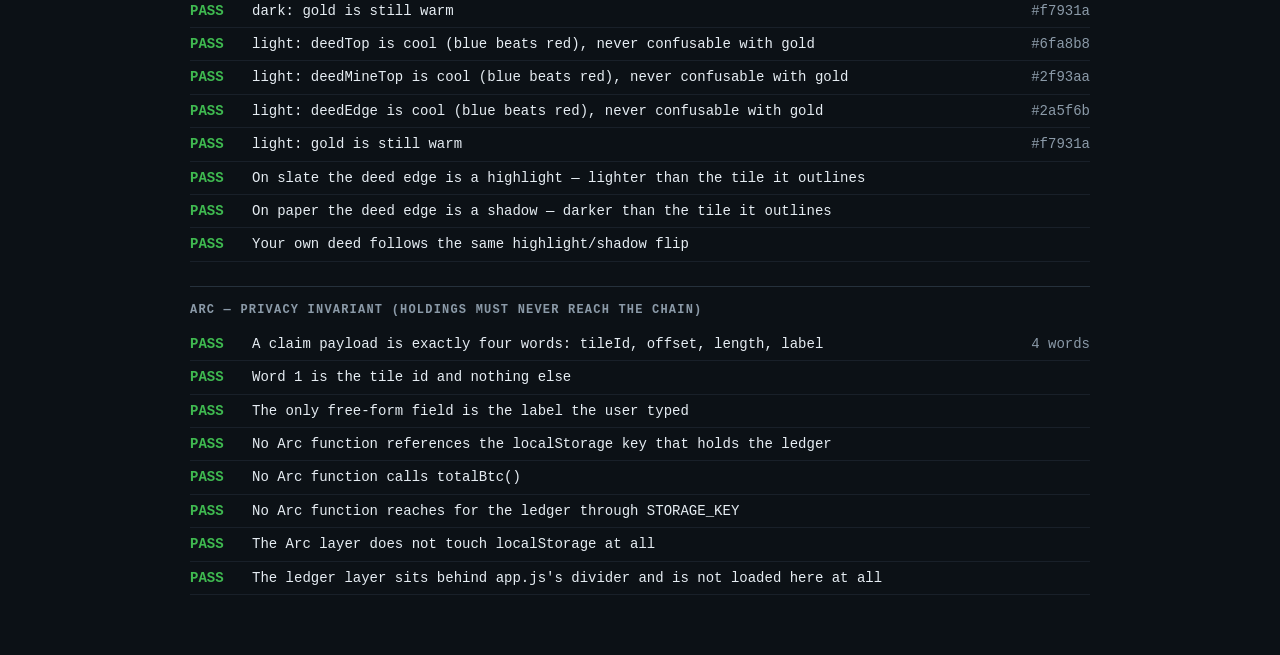
==== commit 45dec319: "Add a real Connect Wallet flow, with EIP-6963 multi-wallet discovery Before this there was no connec" ====
--- a/website/tests.html
+++ b/website/tests.html
@@ -902,6 +902,62 @@
   ok(arcWibDate(0) === '' && arcWibDate(null) === '',
      'A missing timestamp renders empty, never 1970');
 
+  /* ------------------------------------------- Arc — wallet discovery */
+  group('Arc — EIP-6963 wallet discovery');
+
+  const fakeProvider = { request: () => {} };
+  const rabby = { info: { uuid: 'u1', rdns: 'io.rabby', name: 'Rabby', icon: 'data:image/svg+xml,<svg/>' },
+                  provider: fakeProvider };
+  const mm    = { info: { uuid: 'u2', rdns: 'io.metamask', name: 'MetaMask', icon: '[data-uri]' },
+                  provider: fakeProvider };
+
+  ok(arcIsValidWalletRecord(rabby), 'A well-formed announcement is accepted');
+  ok(!arcIsValidWalletRecord(null), 'Null is refused');
+  ok(!arcIsValidWalletRecord({ info: rabby.info }), 'An announcement with no provider is refused');
+  ok(!arcIsValidWalletRecord({ info: rabby.info, provider: {} }),
+     'A provider without .request() is refused — it could not be called anyway');
+  ok(!arcIsValidWalletRecord({ info: { uuid: 'x', rdns: '', name: 'X' }, provider: fakeProvider }),
+     'An empty rdns is refused — it is the dedupe key');
+  // Any script on the page can fire this event, so a remote icon URL would leak
+  // a request and let a hostile announcement point anywhere.
+  ok(!arcIsValidWalletRecord({ info: { uuid: 'x', rdns: 'a.b', name: 'X', icon: 'https://evil.example/i.png' },
+                               provider: fakeProvider }),
+     'A remote icon URL is refused; only data: URIs are allowed');
+  ok(arcIsValidWalletRecord({ info: { uuid: 'x', rdns: 'a.b', name: 'X' }, provider: fakeProvider }),
+     'A missing icon is fine — the picker falls back to a dot');
+
+  let wl = [];
+  wl = arcMergeWallet(wl, rabby);
+  wl = arcMergeWallet(wl, mm);
+  ok(wl.length === 2, 'Two different wallets both appear', wl.length);
+  // Wallets re-announce every time the page asks, which is what would otherwise
+  // stack duplicates in the picker.
+  wl = arcMergeWallet(wl, rabby);
+  ok(wl.length === 2, 'Re-announcing does not duplicate a wallet', wl.length);
+  const renamed = { info: { uuid: 'u9', rdns: 'io.rabby', name: 'Rabby Wallet' }, provider: fakeProvider };
+  wl = arcMergeWallet(wl, renamed);
+  ok(wl.length === 2 && wl[0].info.name === 'Rabby Wallet',
+     'A re-announcement updates in place, keyed by rdns not uuid');
+  wl = arcMergeWallet(wl, { info: { rdns: '' }, provider: null });
+  ok(wl.length === 2, 'An invalid announcement is dropped rather than added');
+
+  /* --------------------------------------- Arc — connect button state */
+  group('Arc — connect button state');
+
+  ok(arcConnectLabel({}) === 'Connect wallet', 'No wallet: the button invites a connection');
+  ok(arcConnectState({}) === 'idle', 'No wallet: idle');
+  ok(arcConnectLabel({ account: '0x1234567890abcdef1234567890abcdef12345678', chainOk: false }) === 'Wrong network',
+     'Connected but on the wrong chain says so, rather than showing an address that cannot act');
+  ok(arcConnectState({ account: '0xabc', chainOk: false }) === 'warn', 'Wrong chain: warn');
+  ok(arcConnectLabel({ account: '0x1234567890abcdef1234567890abcdef12345678', chainOk: true }) === '0x1234…5678',
+     'Connected on Arc shows the shortened address');
+  ok(arcConnectState({ account: '0xabc', chainOk: true }) === 'on', 'Connected on Arc: on');
+
+  ok(arcBalanceLabel(null) === '—', 'An unknown balance is a dash, never $0.00');
+  ok(arcBalanceLabel(1000000000000000000n) === '$1.00', '1e18 wei shows as $1.00', arcBalanceLabel(1000000000000000000n));
+  ok(arcBalanceLabel(0n) === '$0.0000', 'A genuinely zero balance is shown as zero, not a dash',
+     arcBalanceLabel(0n));
+
   /* ----------------------------------------- Arc — deed state and palette */
   group('Arc — deed state and the deed palette');
 
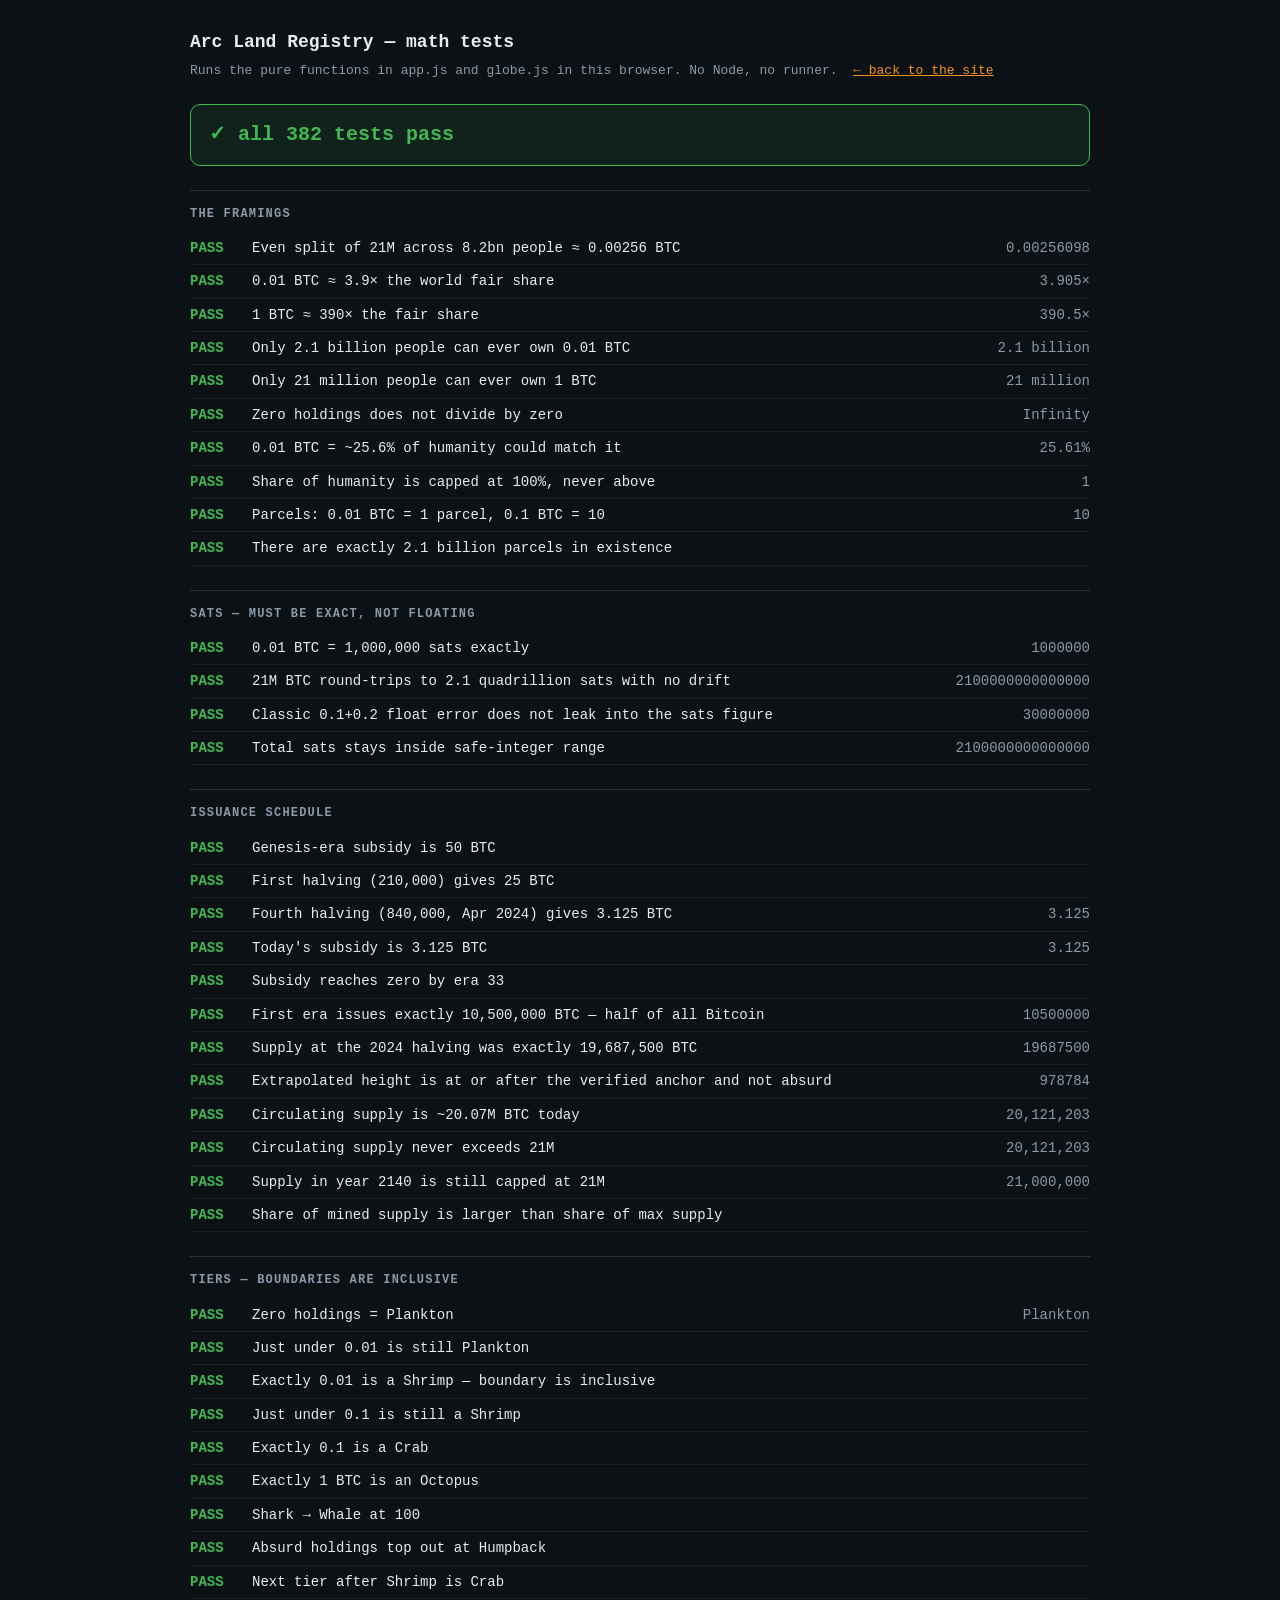
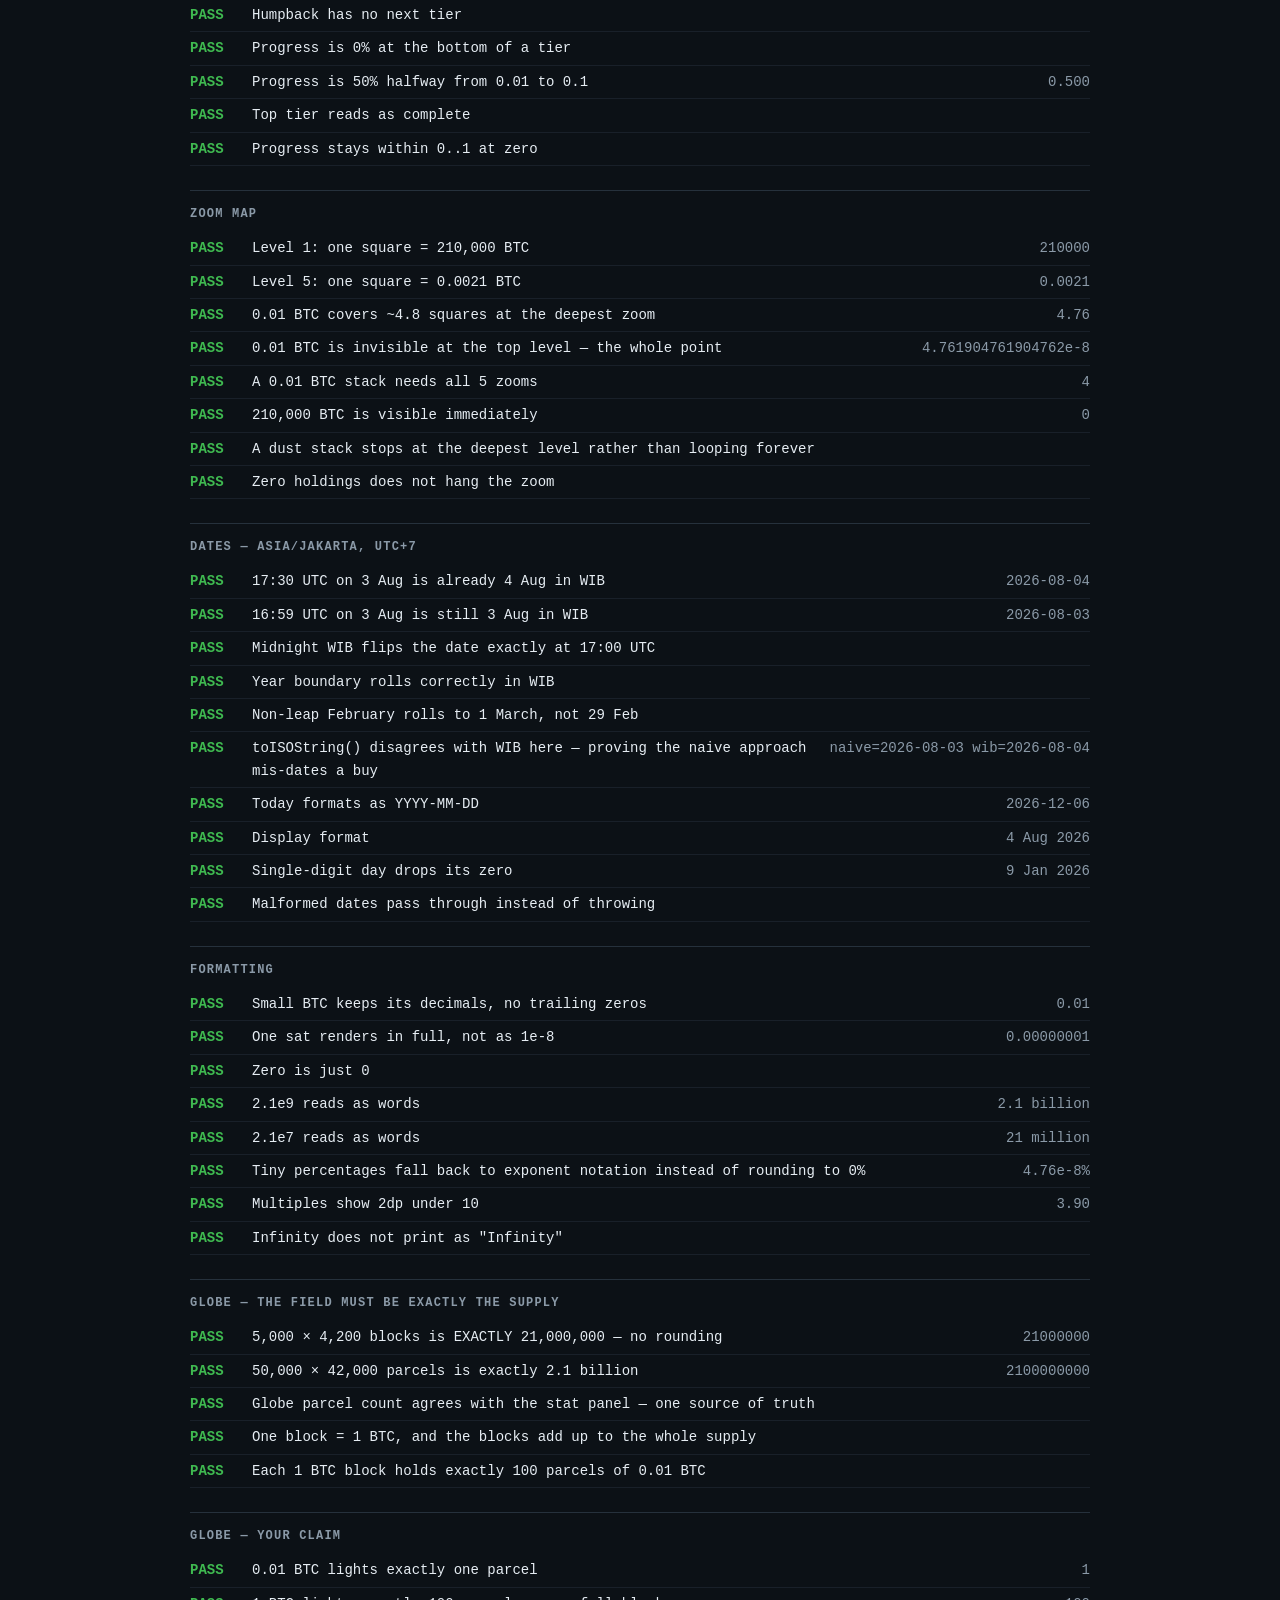
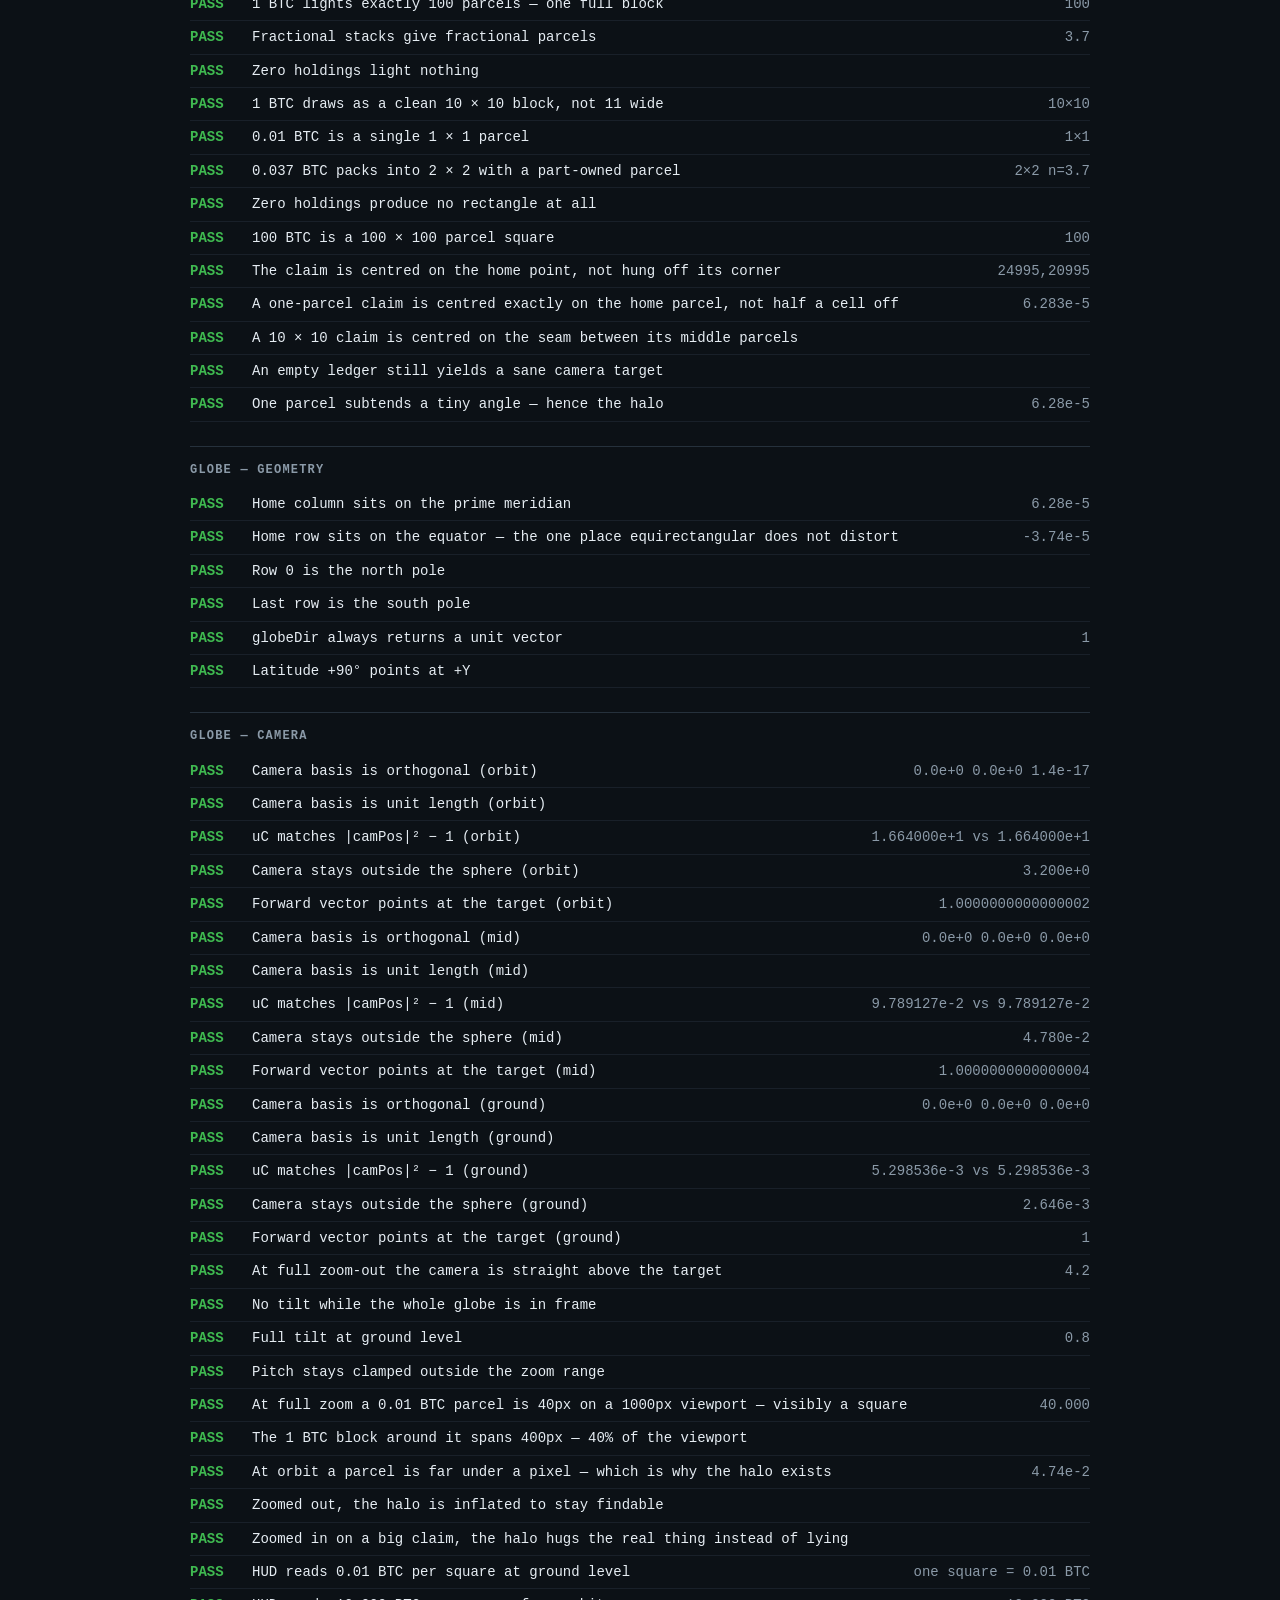
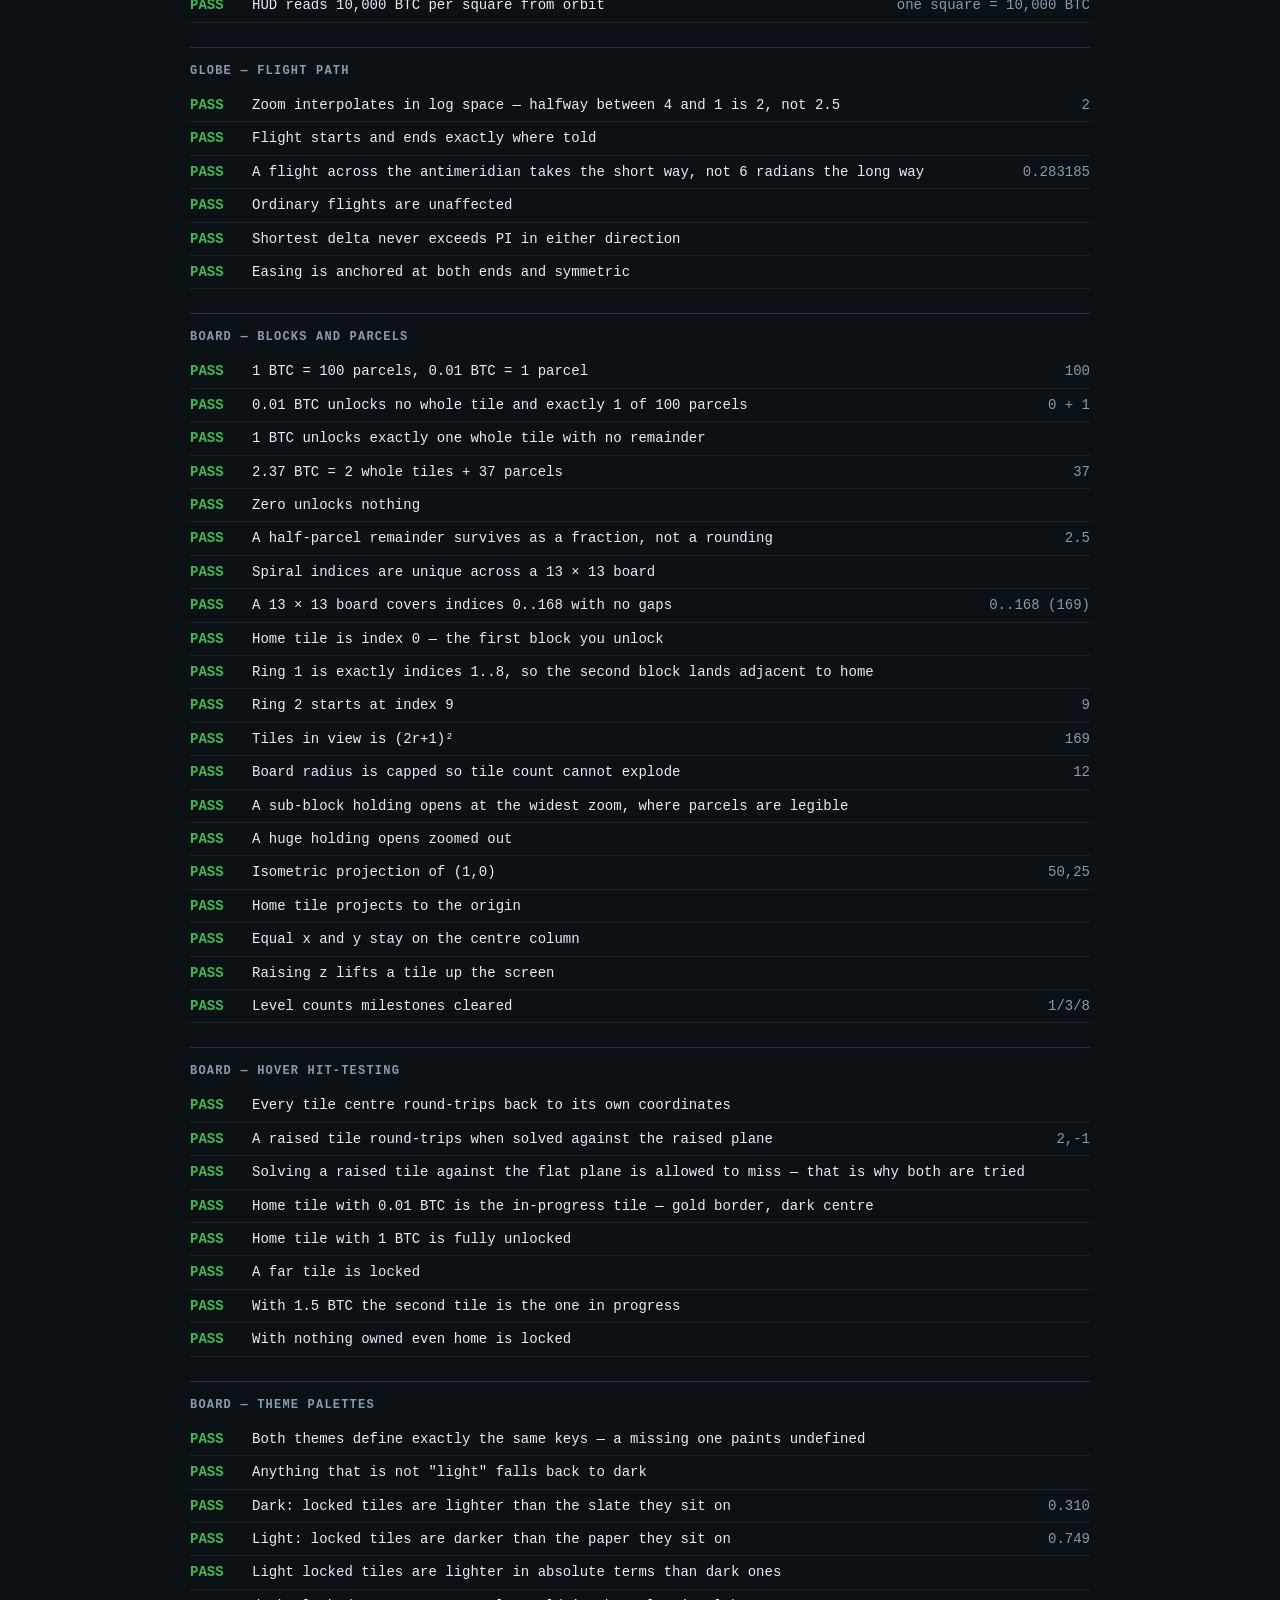
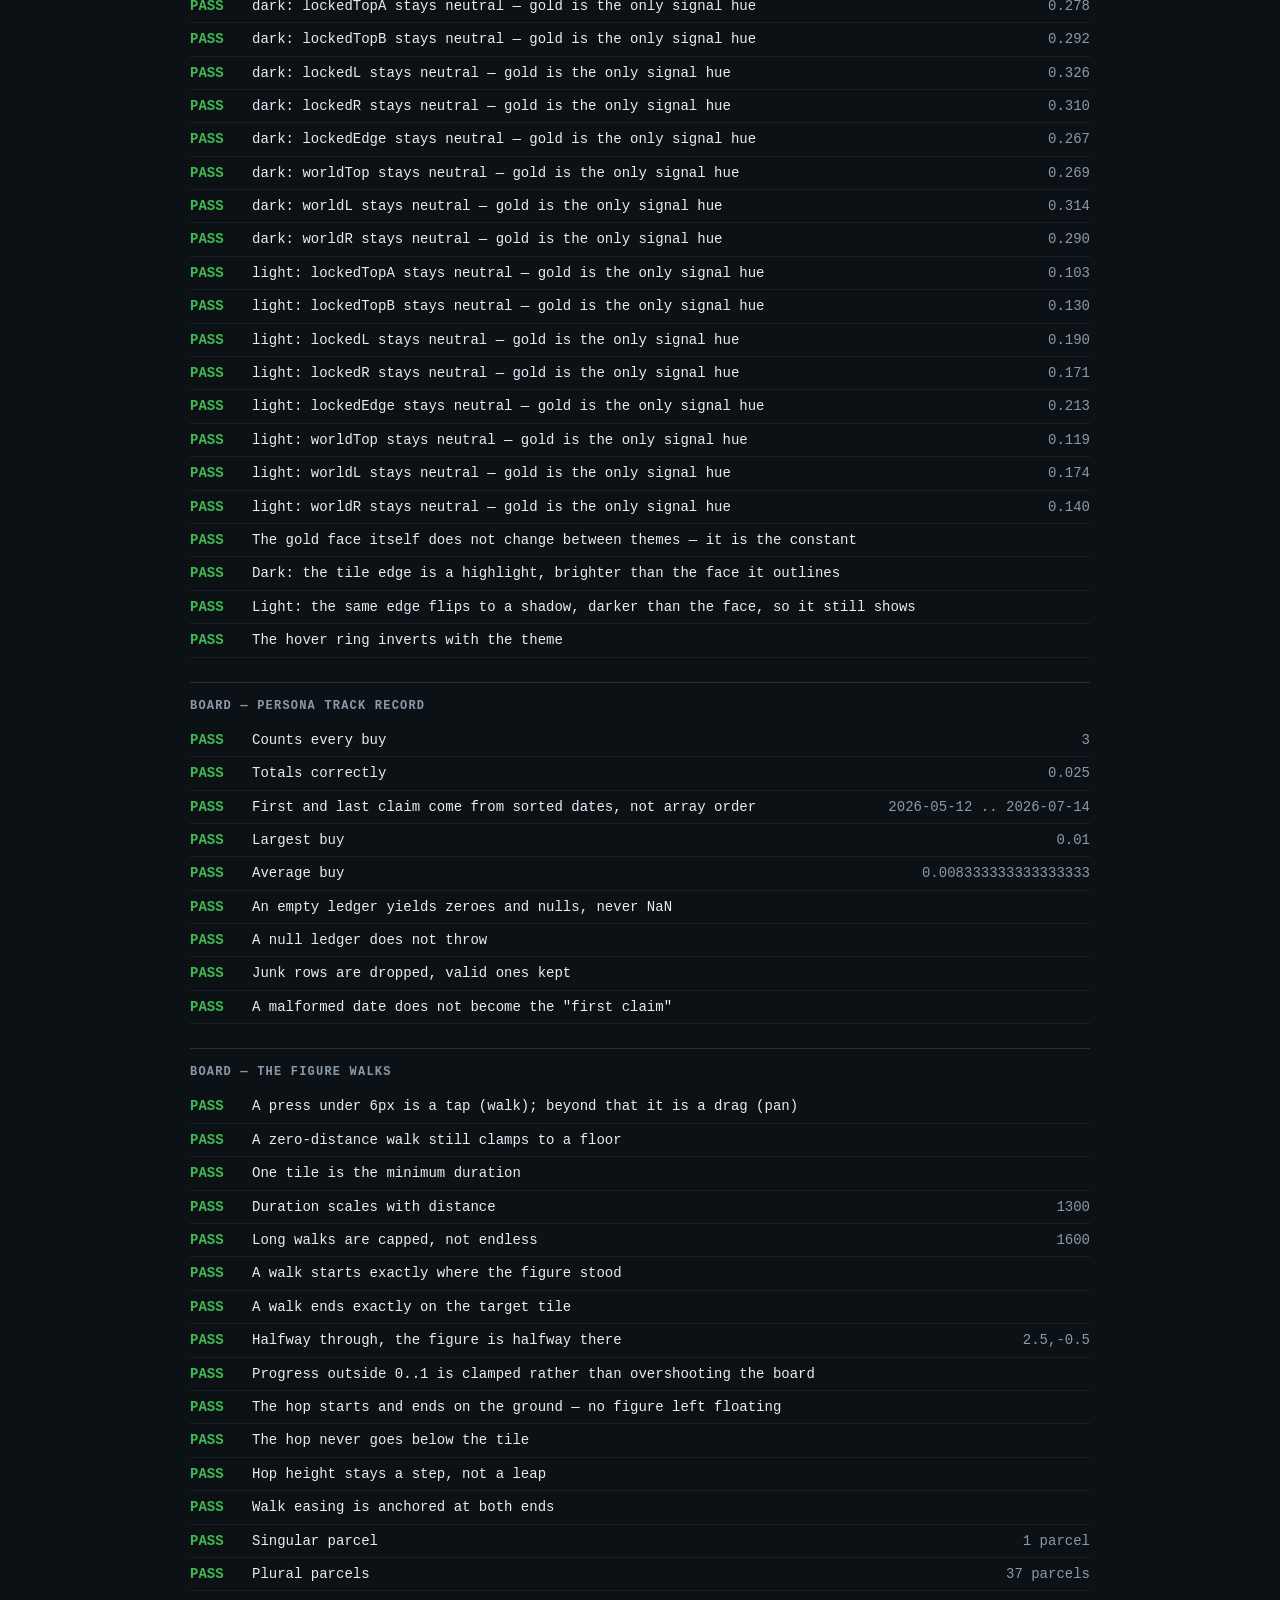
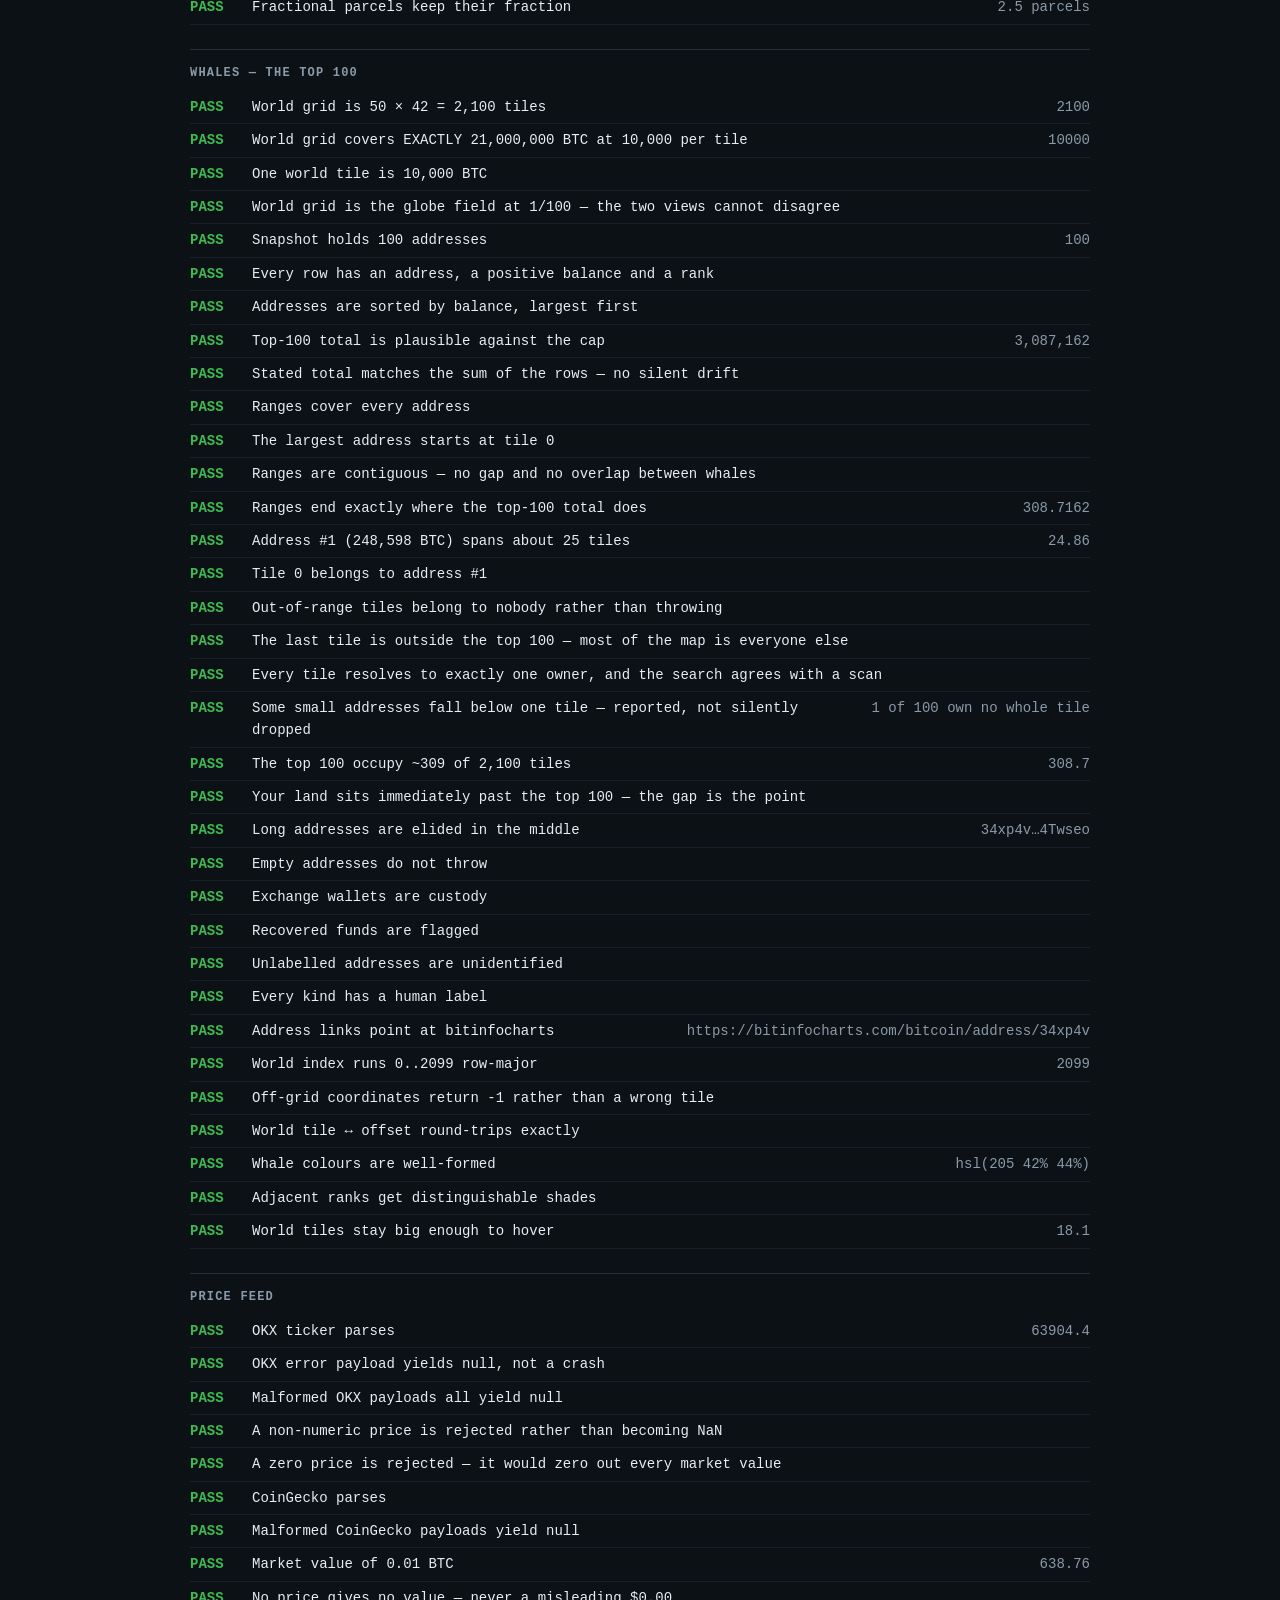
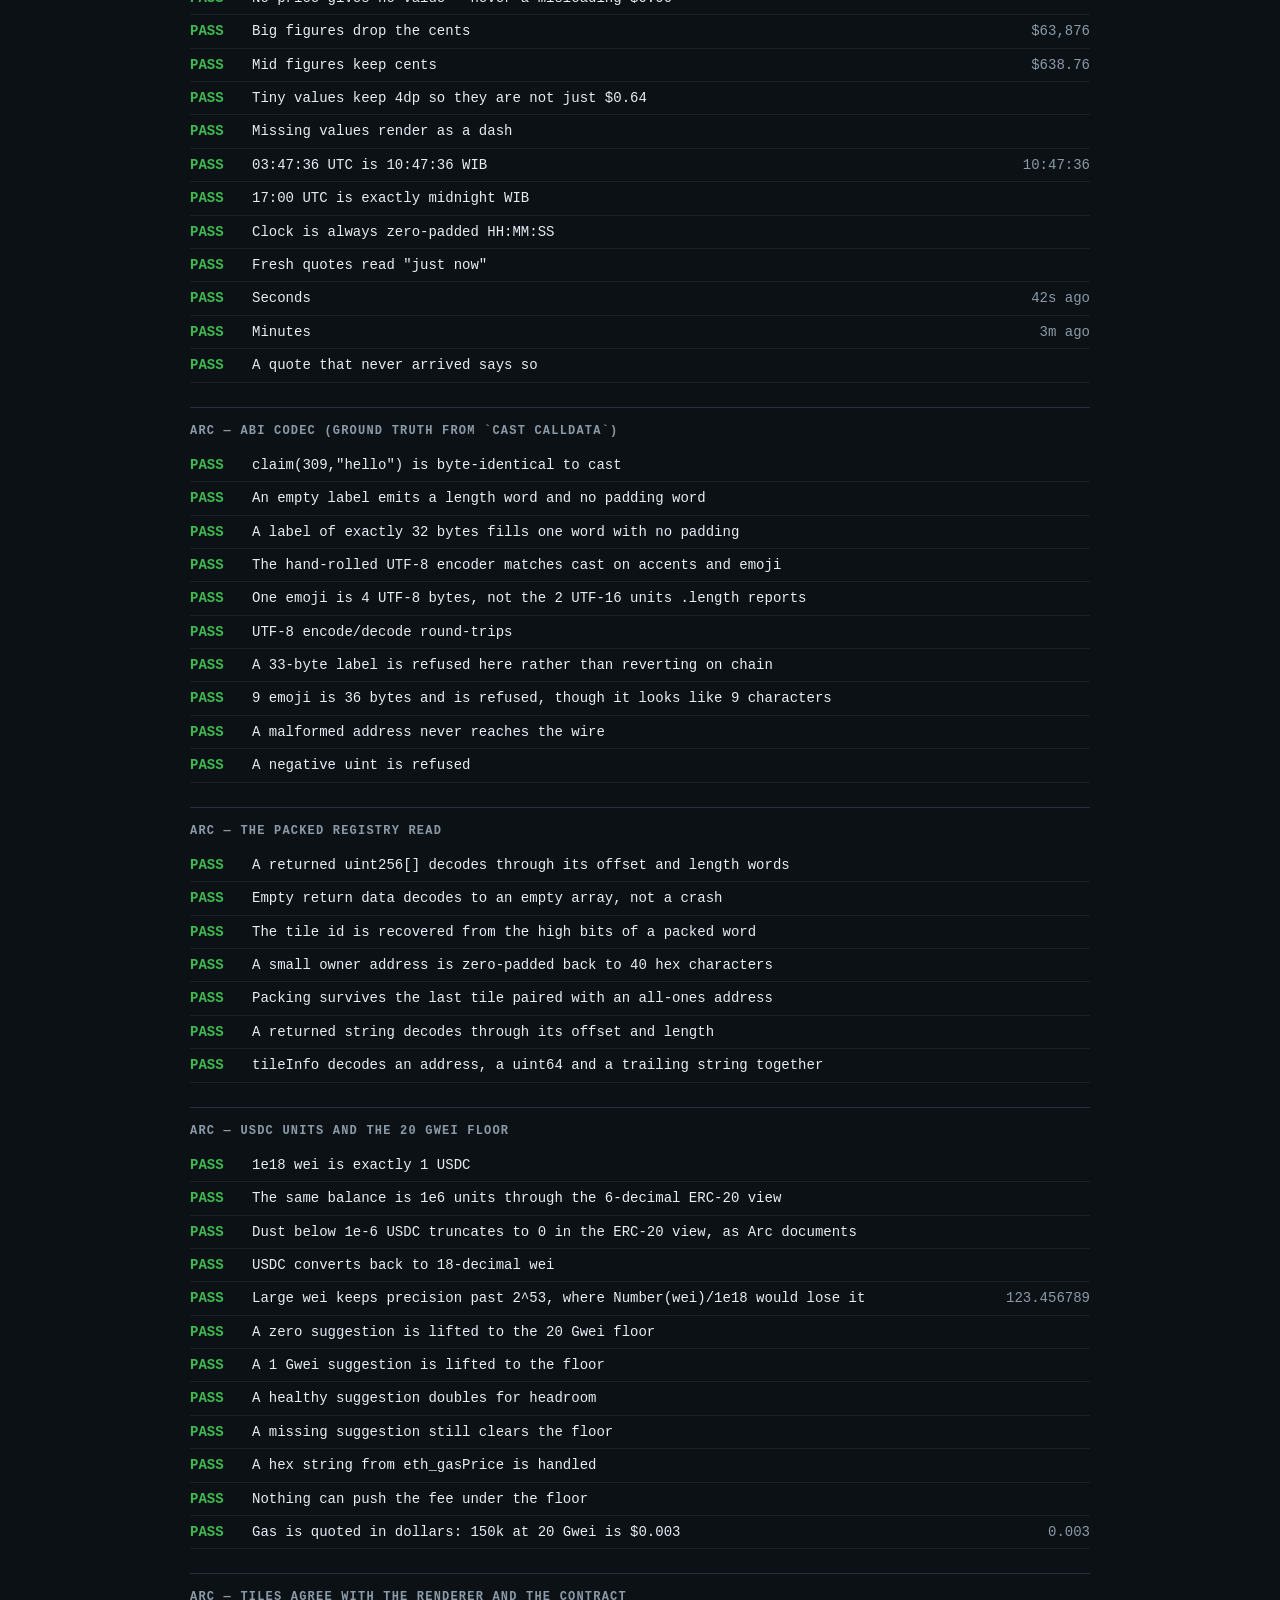
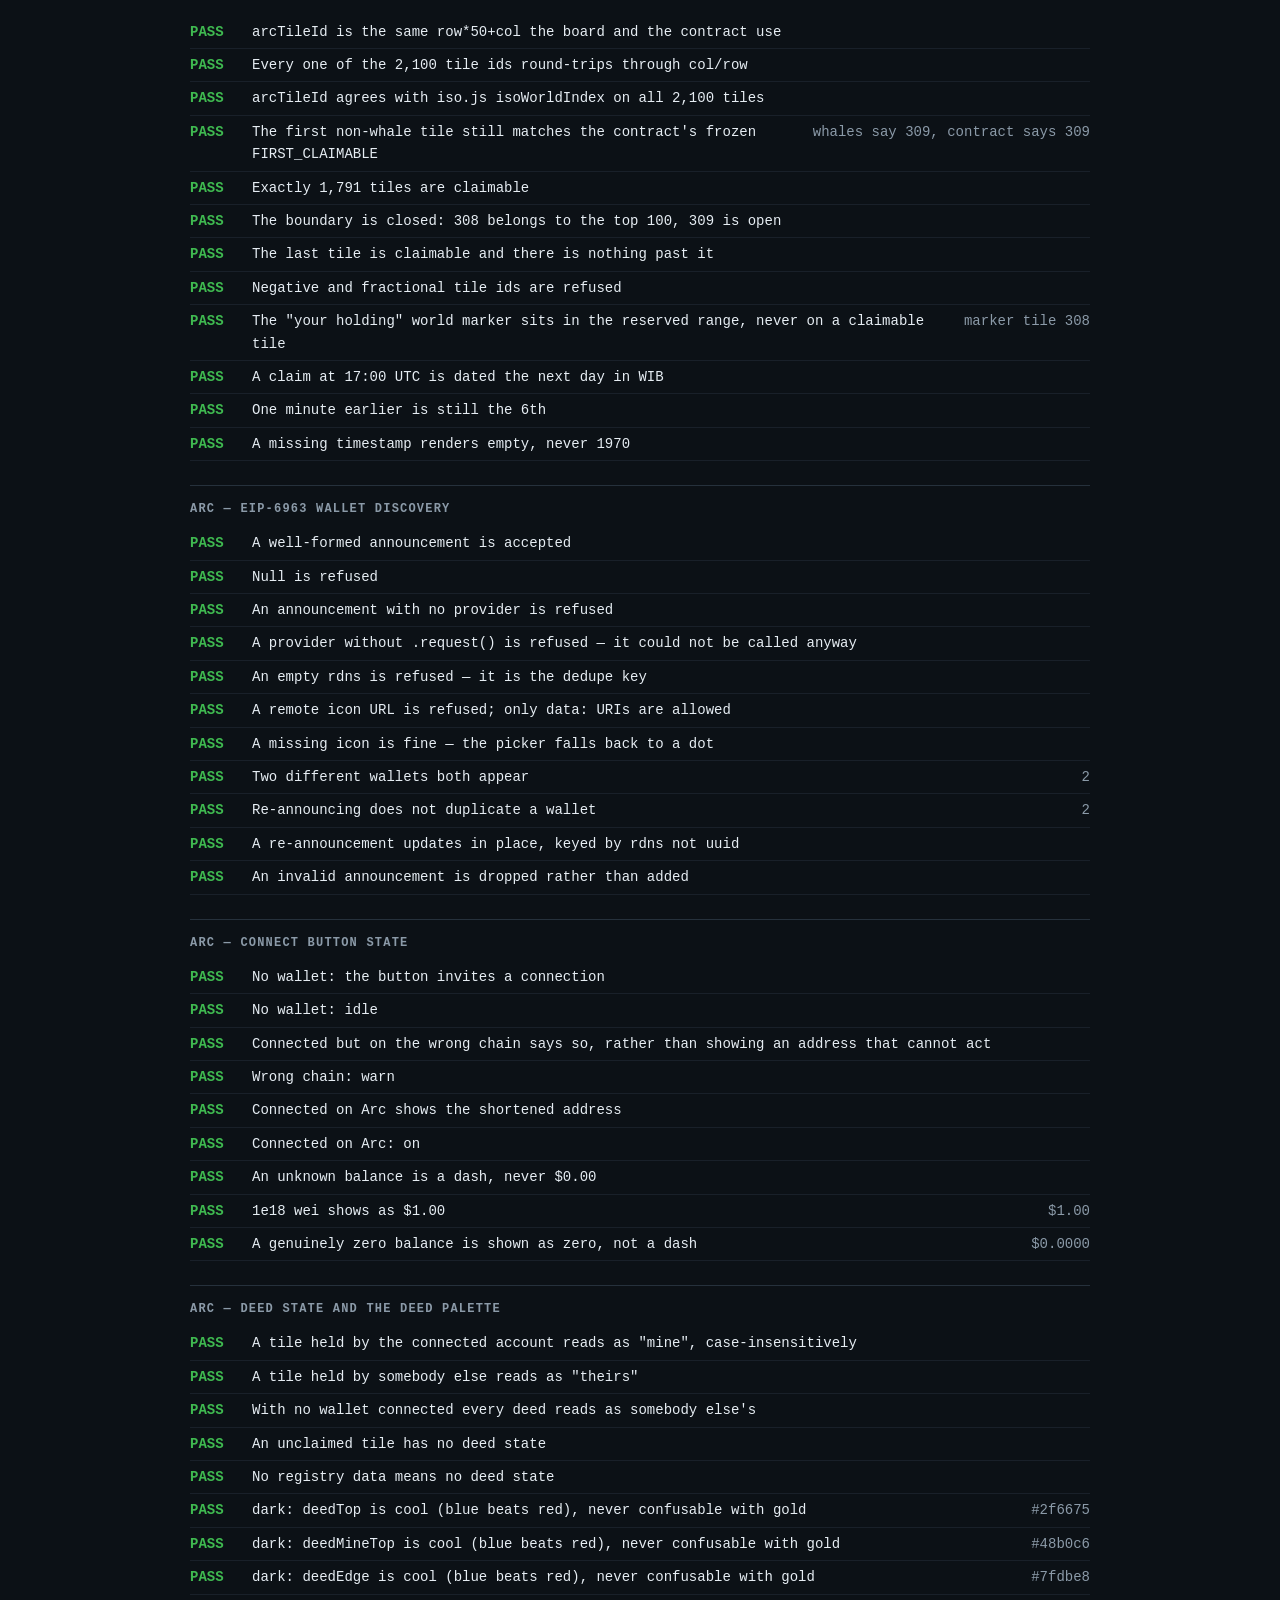
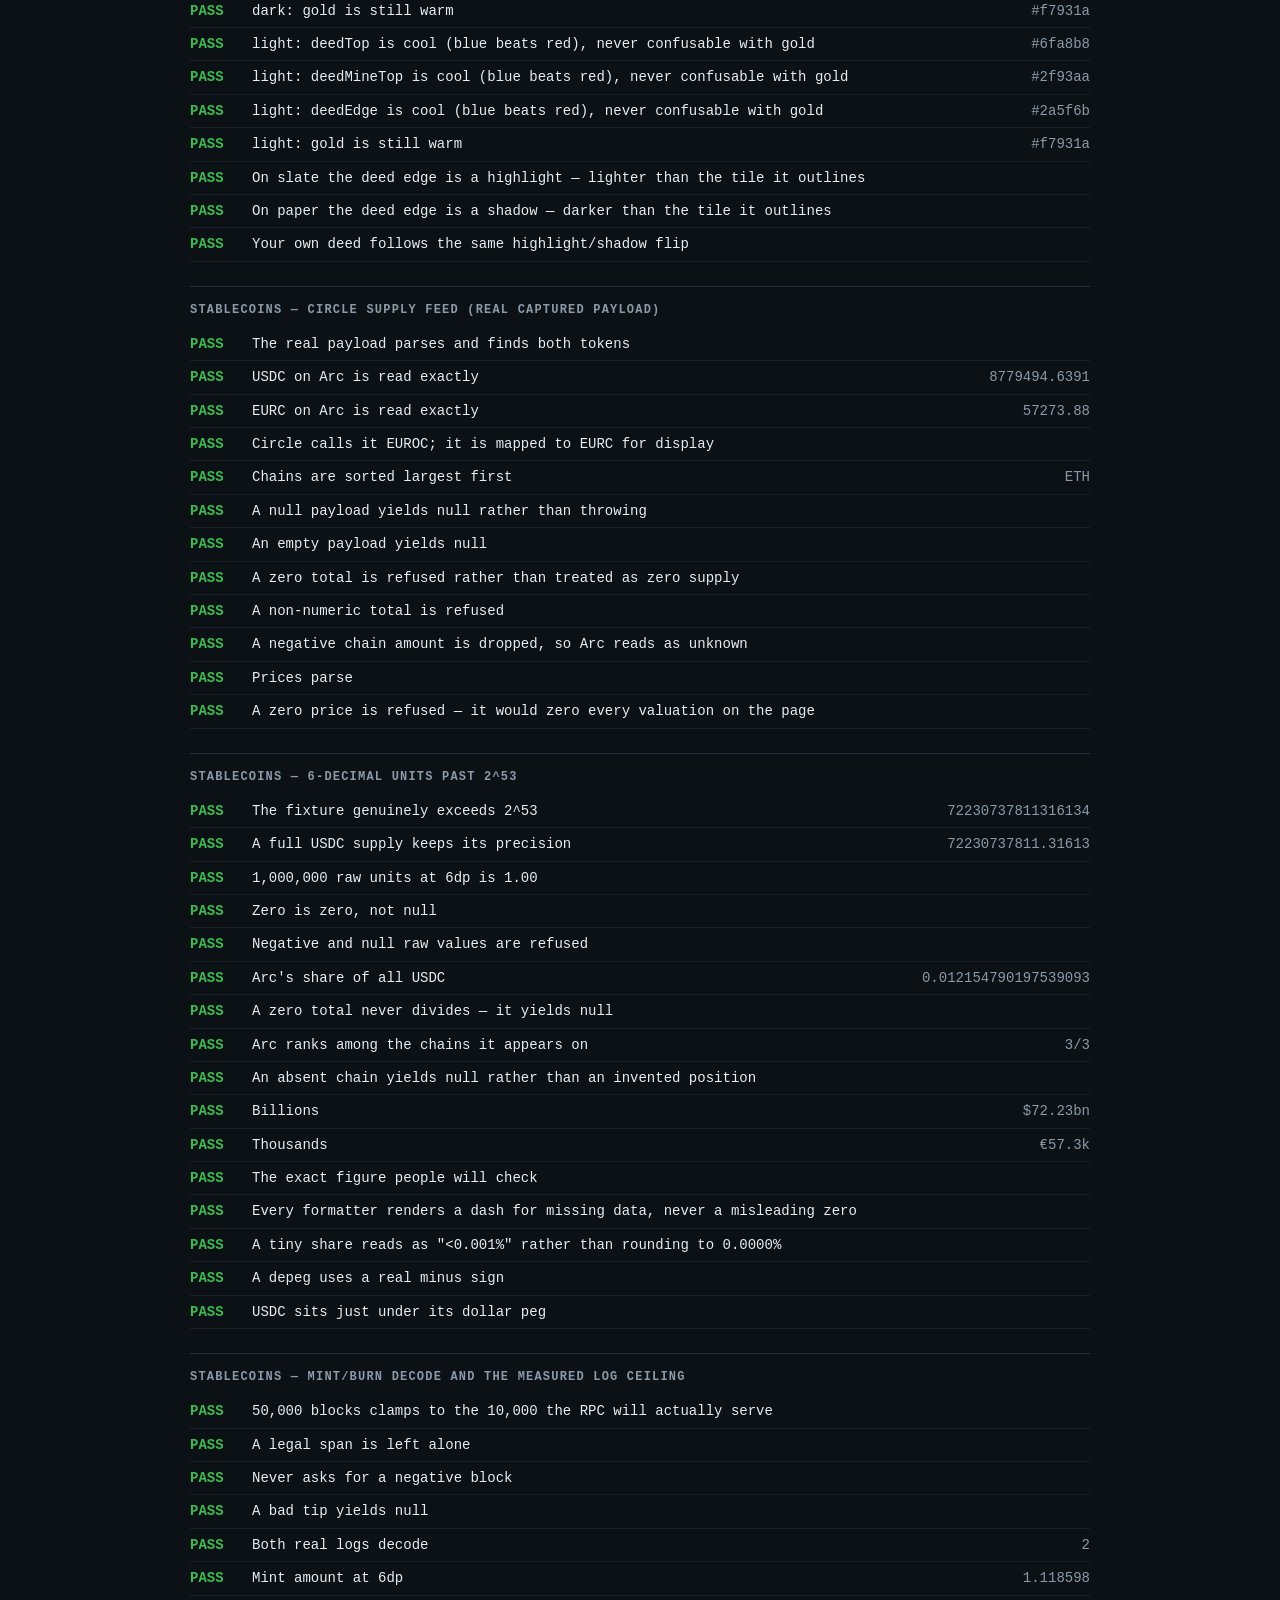
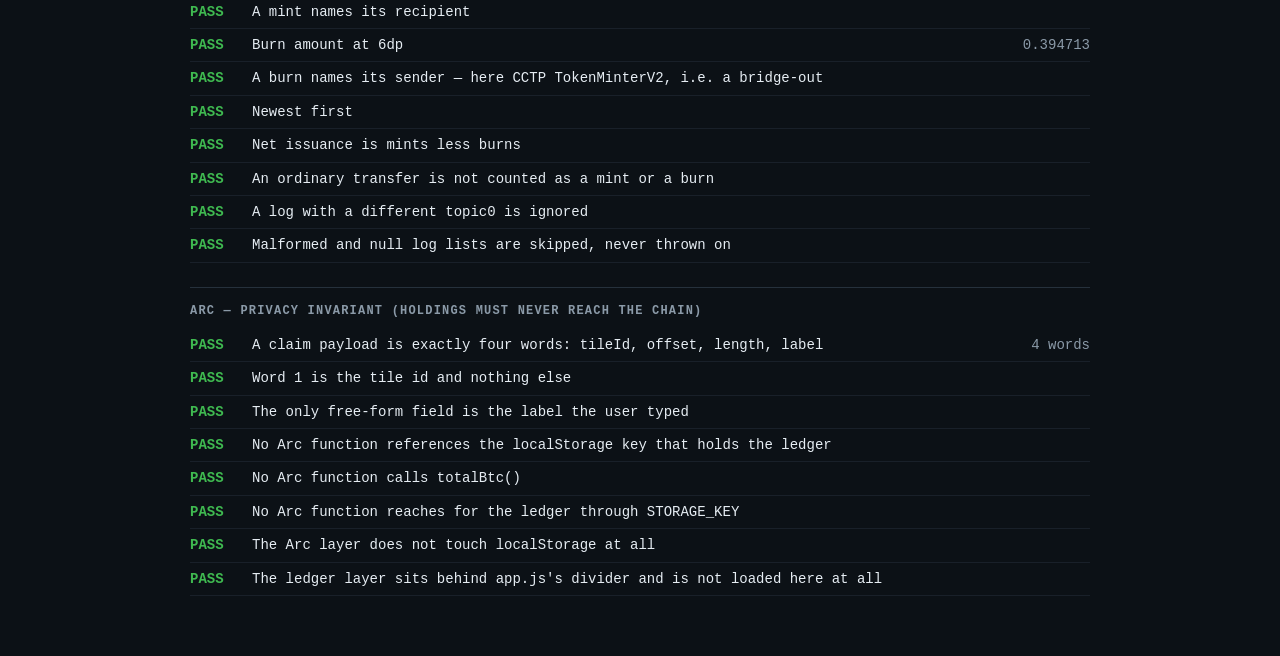
==== commit 0742bd9b: "Add a USDC and EURC tracker, and a security pass The site now has two sections: LAND (the Bitcoin su" ====
--- a/website/tests.html
+++ b/website/tests.html
@@ -41,6 +41,7 @@
 <script src="price.js"></script>
 <!-- arc.js before iso.js: the board's world view calls into the Arc helpers. -->
 <script src="arc.js"></script>
+<script src="stables.js"></script>
 <script src="iso.js"></script>
 <script src="globe.js"></script>
 
@@ -998,6 +999,137 @@
      lum(isoPalette('light').deedMineEdge) < lum(isoPalette('light').deedMineTop),
      'Your own deed follows the same highlight/shadow flip');
 
+  /* ------------------------------------- Stablecoins — Circle's supply feed */
+  group('Stablecoins — Circle supply feed (real captured payload)');
+
+  // Trimmed verbatim from a live api.circle.com/v1/stablecoins response,
+  // 2026-08-11. Amounts arrive as STRINGS with up to 20 significant digits —
+  // more precision than a float64 holds — which is why nothing trusts them as
+  // numbers without going through stableNum().
+  const circleReal = { data: [
+    { name: 'Euro Coin', symbol: 'EUROC', totalAmount: '392838070.4531641', chains: [
+      { amount: '57273.88', chain: 'ARC', updateDate: '2026-08-11T03:54:02.130875Z' },
+      { amount: '293238266.95', chain: 'ETH', updateDate: '2026-08-11T03:54:02Z' },
+      { amount: '49226040.53', chain: 'BASE', updateDate: '2026-08-11T03:54:02Z' } ] },
+    { name: 'USD Coin', symbol: 'USDC', totalAmount: '72230737811.31613435', chains: [
+      { amount: '40476736.179677', chain: 'ALGO', updateDate: '2026-08-11T03:54:04Z' },
+      { amount: '8779494.6391', chain: 'ARC', updateDate: '2026-08-11T03:54:04.176840Z' },
+      { amount: '49701425402.44', chain: 'ETH', updateDate: '2026-08-11T03:54:03Z' } ] },
+  ]};
+
+  const cst = parseCircleStablecoins(circleReal);
+  ok(cst !== null && cst.usdc && cst.eurc, 'The real payload parses and finds both tokens');
+  ok(near(cst.usdc.arc, 8779494.6391, 0.01), 'USDC on Arc is read exactly', cst.usdc.arc);
+  ok(near(cst.eurc.arc, 57273.88, 0.01), 'EURC on Arc is read exactly', cst.eurc.arc);
+  ok(cst.eurc.key === 'eurc', 'Circle calls it EUROC; it is mapped to EURC for display');
+  ok(cst.usdc.chains[0].chain === 'ETH', 'Chains are sorted largest first', cst.usdc.chains[0].chain);
+
+  ok(parseCircleStablecoins(null) === null, 'A null payload yields null rather than throwing');
+  ok(parseCircleStablecoins({ data: [] }) === null, 'An empty payload yields null');
+  // A zero total would divide into every share on the page and render the whole
+  // panel as a healthy-looking 0.00%.
+  ok(parseCircleStablecoins({ data: [{ symbol: 'USDC', totalAmount: '0', chains: [] }] }) === null,
+     'A zero total is refused rather than treated as zero supply');
+  ok(parseCircleStablecoins({ data: [{ symbol: 'USDC', totalAmount: 'abc', chains: [] }] }) === null,
+     'A non-numeric total is refused');
+  const stNeg = parseCircleStablecoins({ data: [{ symbol: 'USDC', totalAmount: '100',
+    chains: [{ chain: 'ARC', amount: '-5' }, { chain: 'ETH', amount: '100' }] }] });
+  ok(stNeg.usdc.arc === null, 'A negative chain amount is dropped, so Arc reads as unknown');
+
+  const cgReal = parseCoinGeckoMarkets([
+    { id: 'usd-coin', current_price: 0.99962, market_cap: 72212694625 },
+    { id: 'euro-coin', current_price: 1.15, market_cap: 453124198 }]);
+  ok(cgReal.usdc.price === 0.99962 && cgReal.eurc.price === 1.15, 'Prices parse');
+  ok(parseCoinGeckoMarkets([{ id: 'usd-coin', current_price: 0 }]) === null,
+     'A zero price is refused — it would zero every valuation on the page');
+
+  /* -------------------------------- Stablecoins — units, share, formatting */
+  group('Stablecoins — 6-decimal units past 2^53');
+
+  // A realistic USDC supply at 6dp is ~7.2e16 raw units. Number(raw)/1e6 would
+  // lose precision here, which is why stableUnits splits in BigInt first.
+  const stBig = 72230737811316134n;
+  ok(stBig > 9007199254740992n, 'The fixture genuinely exceeds 2^53', stBig.toString());
+  ok(near(stableUnits(stBig, 6), 72230737811.316134, 0.001),
+     'A full USDC supply keeps its precision', stableUnits(stBig, 6));
+  ok(stableUnits(1000000n, 6) === 1, '1,000,000 raw units at 6dp is 1.00');
+  ok(stableUnits(0n, 6) === 0, 'Zero is zero, not null');
+  ok(stableUnits(-1n, 6) === null && stableUnits(null, 6) === null,
+     'Negative and null raw values are refused');
+
+  ok(near(stableShareOfTotal(8779494.6391, 72230737811.316), 0.012154, 0.0001),
+     "Arc's share of all USDC", stableShareOfTotal(8779494.6391, 72230737811.316));
+  ok(stableShareOfTotal(5, 0) === null, 'A zero total never divides — it yields null');
+
+  const stRank = stableChainRank(cst.usdc.chains, 'ARC');
+  ok(stRank && stRank.rank === 3 && stRank.of === 3, 'Arc ranks among the chains it appears on',
+     stRank && stRank.rank + '/' + stRank.of);
+  ok(stableChainRank(cst.usdc.chains, 'NOPE') === null,
+     'An absent chain yields null rather than an invented position');
+
+  ok(stableFormatBig(72230737811, '$') === '$72.23bn', 'Billions', stableFormatBig(72230737811, '$'));
+  ok(stableFormatBig(57273.88, '€') === '€57.3k', 'Thousands', stableFormatBig(57273.88, '€'));
+  ok(stableFormatExact(8779494.6391, '$') === '$8,779,494.64', 'The exact figure people will check');
+  ok(stableFormatBig(null, '$') === '—' && stableFormatExact(null, '$') === '—' &&
+     stableFormatPct(null) === '—' && stableFormatPeg(null) === '—',
+     'Every formatter renders a dash for missing data, never a misleading zero');
+  ok(stableFormatPct(0.0001) === '<0.001%',
+     'A tiny share reads as "<0.001%" rather than rounding to 0.0000%');
+  ok(stableFormatPeg(-0.038) === '−0.038%', 'A depeg uses a real minus sign');
+  ok(near(stablePegDelta(0.99962, 1), -0.038, 0.001), 'USDC sits just under its dollar peg');
+
+  /* --------------------------------- Stablecoins — issuance logs, bounded */
+  group('Stablecoins — mint/burn decode and the measured log ceiling');
+
+  // The RPC answers 10,000 blocks, refuses 50,000 with "requested range too
+  // large", and rate-limits at 200,000. The clamp is a constant so nothing a
+  // visitor does can widen it.
+  ok(stableLogRange(56384684, 50000).to - stableLogRange(56384684, 50000).from === 10000,
+     '50,000 blocks clamps to the 10,000 the RPC will actually serve');
+  ok(stableLogRange(56384684, 9000).to - stableLogRange(56384684, 9000).from === 9000,
+     'A legal span is left alone');
+  ok(stableLogRange(100, 9000).from === 0, 'Never asks for a negative block');
+  ok(stableLogRange('nope', 9000) === null, 'A bad tip yields null');
+
+  // Real logs captured from Arc on 2026-08-11.
+  const stMint = { blockNumber: '0x35c5397',
+    transactionHash: '0x74fe3b53b2e57fdfff6d6d721ee4bbefc53092516e9b05551320be0cf578fca0',
+    topics: ['0xddf252ad1be2c89b69c2b068fc378daa952ba7f163c4a11628f55a4df523b3ef',
+             '0x0000000000000000000000000000000000000000000000000000000000000000',
+             '0x000000000000000000000000c17d06b66fb2f308bb3af99231a45380a28563a2'],
+    data: '0x0000000000000000000000000000000000000000000000000000000000111186' };
+  const stBurn = { blockNumber: '0x35c5f28',
+    transactionHash: '0x4eeb364f3c90abb8dbe585e256795176274305f6678ee76f53e040bb1ba34683',
+    topics: ['0xddf252ad1be2c89b69c2b068fc378daa952ba7f163c4a11628f55a4df523b3ef',
+             '0x000000000000000000000000b43db544e2c27092c107639ad201b3defabcf192',
+             '0x0000000000000000000000000000000000000000000000000000000000000000'],
+    data: '0x00000000000000000000000000000000000000000000000000000000000605d9' };
+
+  const stRows = parseMintBurnLogs([stMint, stBurn], 6);
+  const stM = stRows.find((r) => r.kind === 'mint');
+  const stB = stRows.find((r) => r.kind === 'burn');
+  ok(stRows.length === 2, 'Both real logs decode', stRows.length);
+  ok(stM && near(stM.amount, 1.118598, 1e-9), 'Mint amount at 6dp', stM && stM.amount);
+  ok(stM && stM.address === '0xc17d06b66fb2f308bb3af99231a45380a28563a2',
+     'A mint names its recipient');
+  ok(stB && near(stB.amount, 0.394713, 1e-9), 'Burn amount at 6dp', stB && stB.amount);
+  ok(stB && stB.address === '0xb43db544e2c27092c107639ad201b3defabcf192',
+     'A burn names its sender — here CCTP TokenMinterV2, i.e. a bridge-out');
+  ok(stRows[0].block > stRows[1].block, 'Newest first');
+  ok(near(stableNetIssuance(stRows), 1.118598 - 0.394713, 1e-9), 'Net issuance is mints less burns');
+
+  // A wallet-to-wallet transfer is the overwhelming majority of Transfer logs
+  // and must never be counted as issuance.
+  ok(parseMintBurnLogs([{ blockNumber: '0x1', data: '0x1', topics: [
+      '0xddf252ad1be2c89b69c2b068fc378daa952ba7f163c4a11628f55a4df523b3ef',
+      '0x000000000000000000000000aaaa000000000000000000000000000000000000',
+      '0x000000000000000000000000bbbb000000000000000000000000000000000000'] }], 6).length === 0,
+     'An ordinary transfer is not counted as a mint or a burn');
+  ok(parseMintBurnLogs([Object.assign({}, stMint, { topics: ['0xdeadbeef', stMint.topics[1], stMint.topics[2]] })], 6).length === 0,
+     'A log with a different topic0 is ignored');
+  ok(parseMintBurnLogs([{ topics: [] }], 6).length === 0 && parseMintBurnLogs(null, 6).length === 0,
+     'Malformed and null log lists are skipped, never thrown on');
+
   /* ---------------------------------------------- Arc — privacy invariant */
   group('Arc — privacy invariant (holdings must never reach the chain)');
 
@@ -1024,6 +1156,13 @@
     arcWeiToUsdc, arcUsdcToWei, arcWeiToErc20Units, arcGasCostUsdc, arcMaxFeePerGas,
     arcTileCol, arcTileRow, arcTileId, arcTileIsClaimable,
     arcShortAddress, arcSameAddress, arcWibDate, arcTxUrl, arcAddressUrl,
+    // stables.js reads the connected wallet's balance, so it is exactly the kind
+    // of code that could start touching the ledger. Every pure function in it is
+    // listed here so the scan below keeps covering the new surface.
+    stableNum, parseCircleStablecoins, parseCoinGeckoMarkets, stableUnits,
+    stableShareOfTotal, stableChainRank, stableFormatBig, stableFormatExact,
+    stableFormatPct, stablePegDelta, stableFormatPeg, stableLogRange,
+    parseMintBurnLogs, stableNetIssuance,
   ].map((fn) => fn.toString()).join('\n');
 
   ok(arcSource.indexOf('landbank.v1') === -1,
